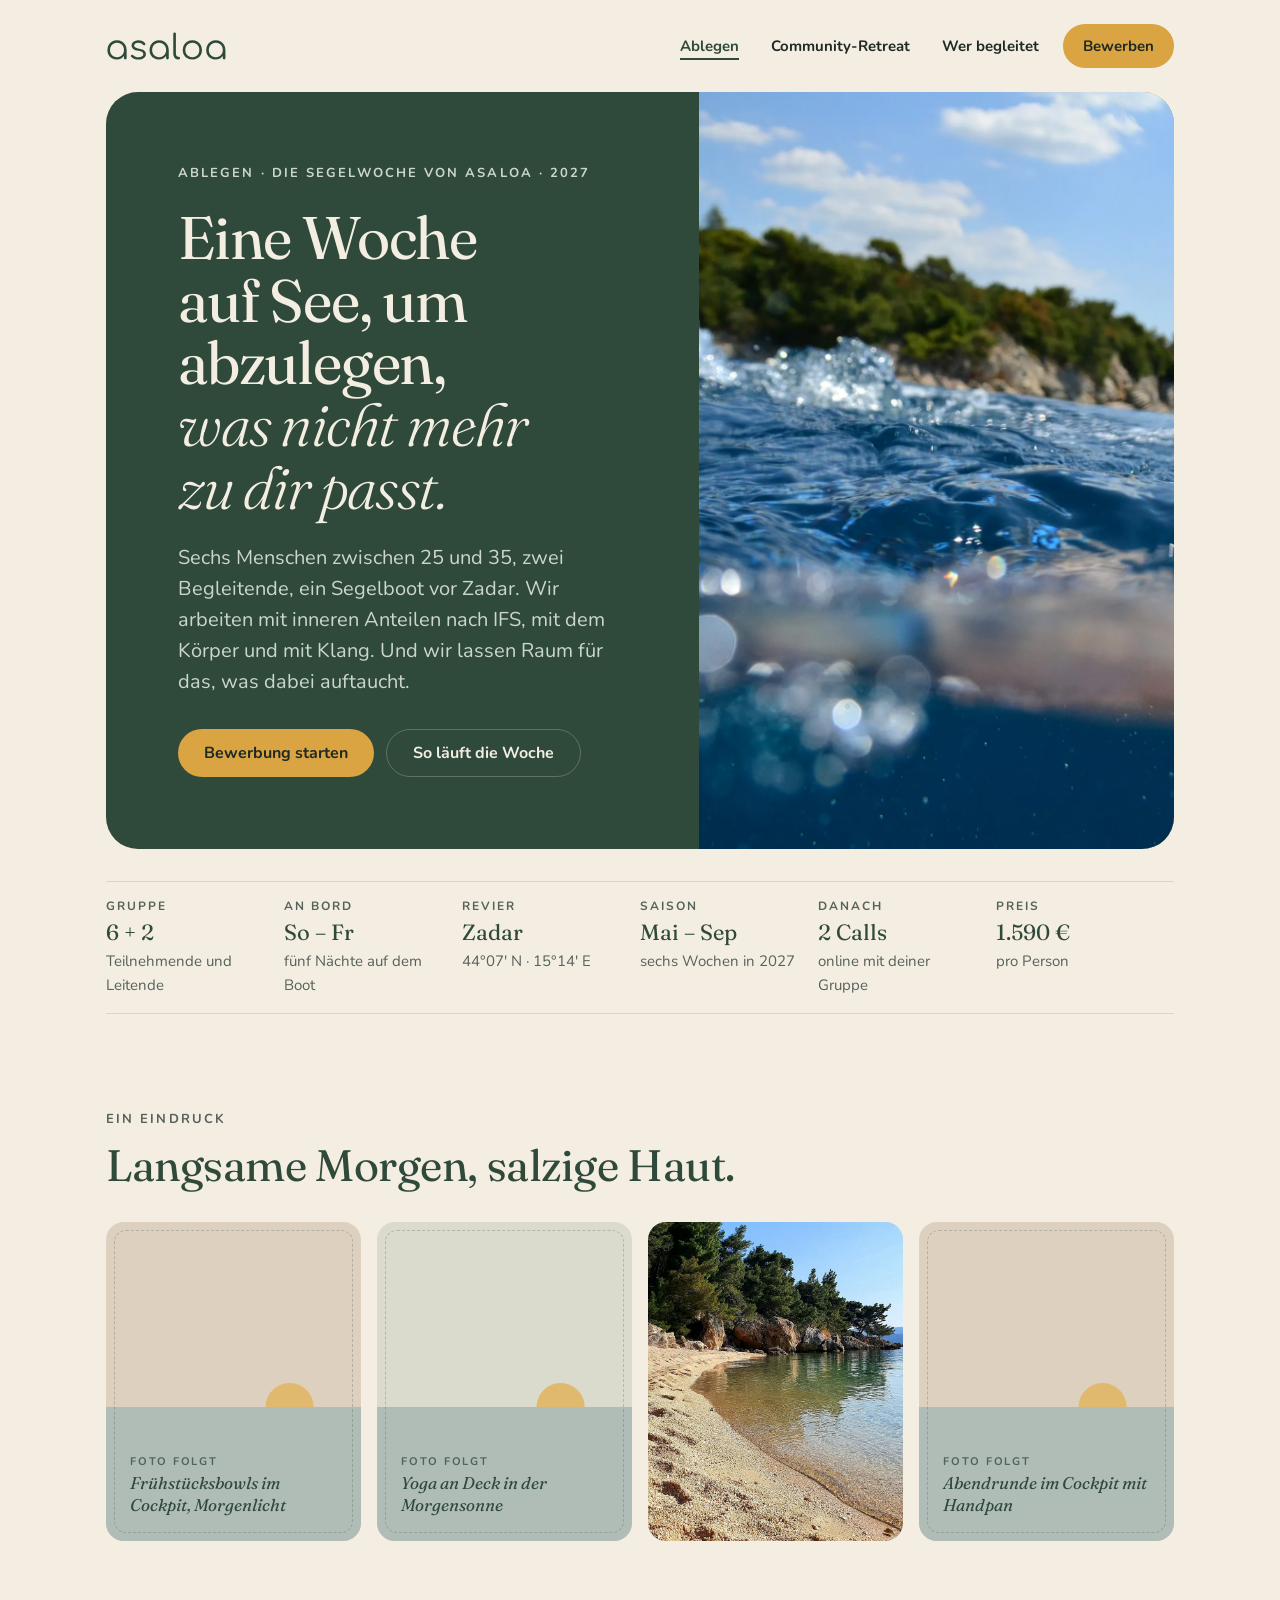
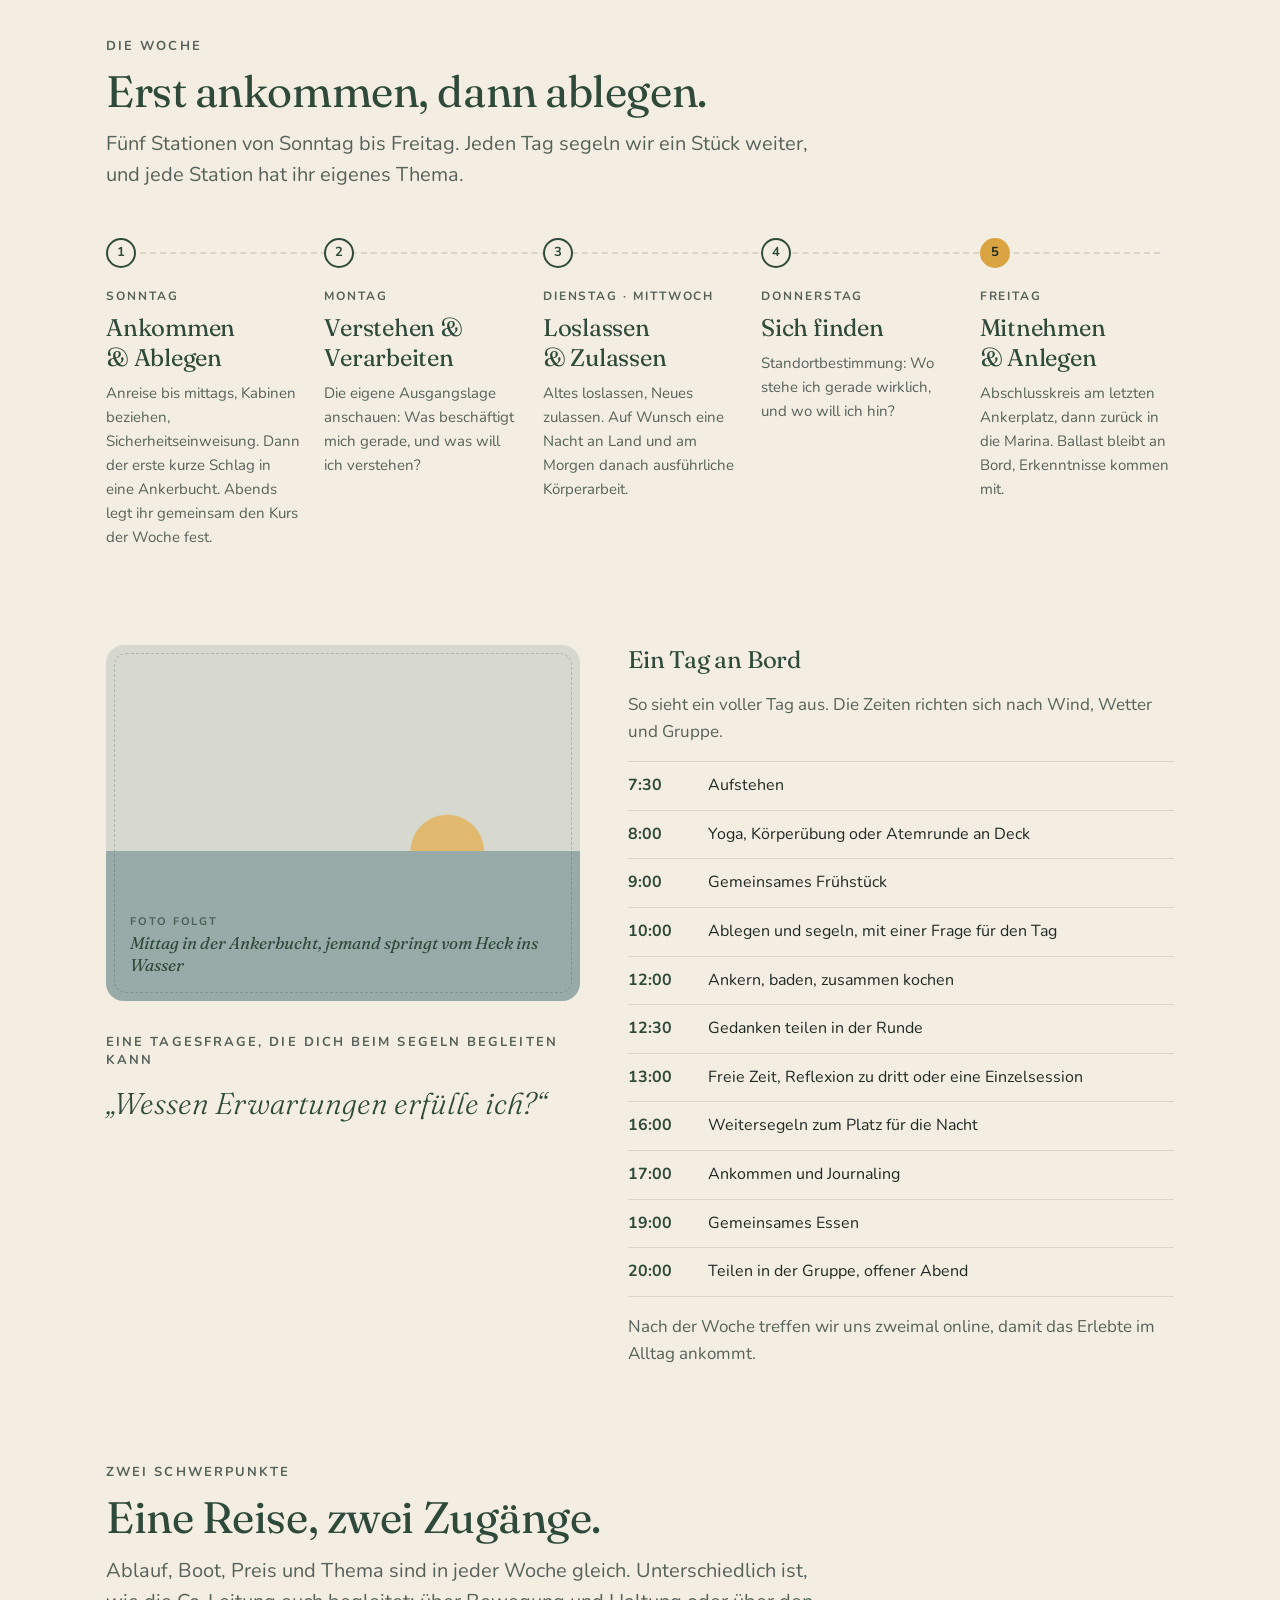
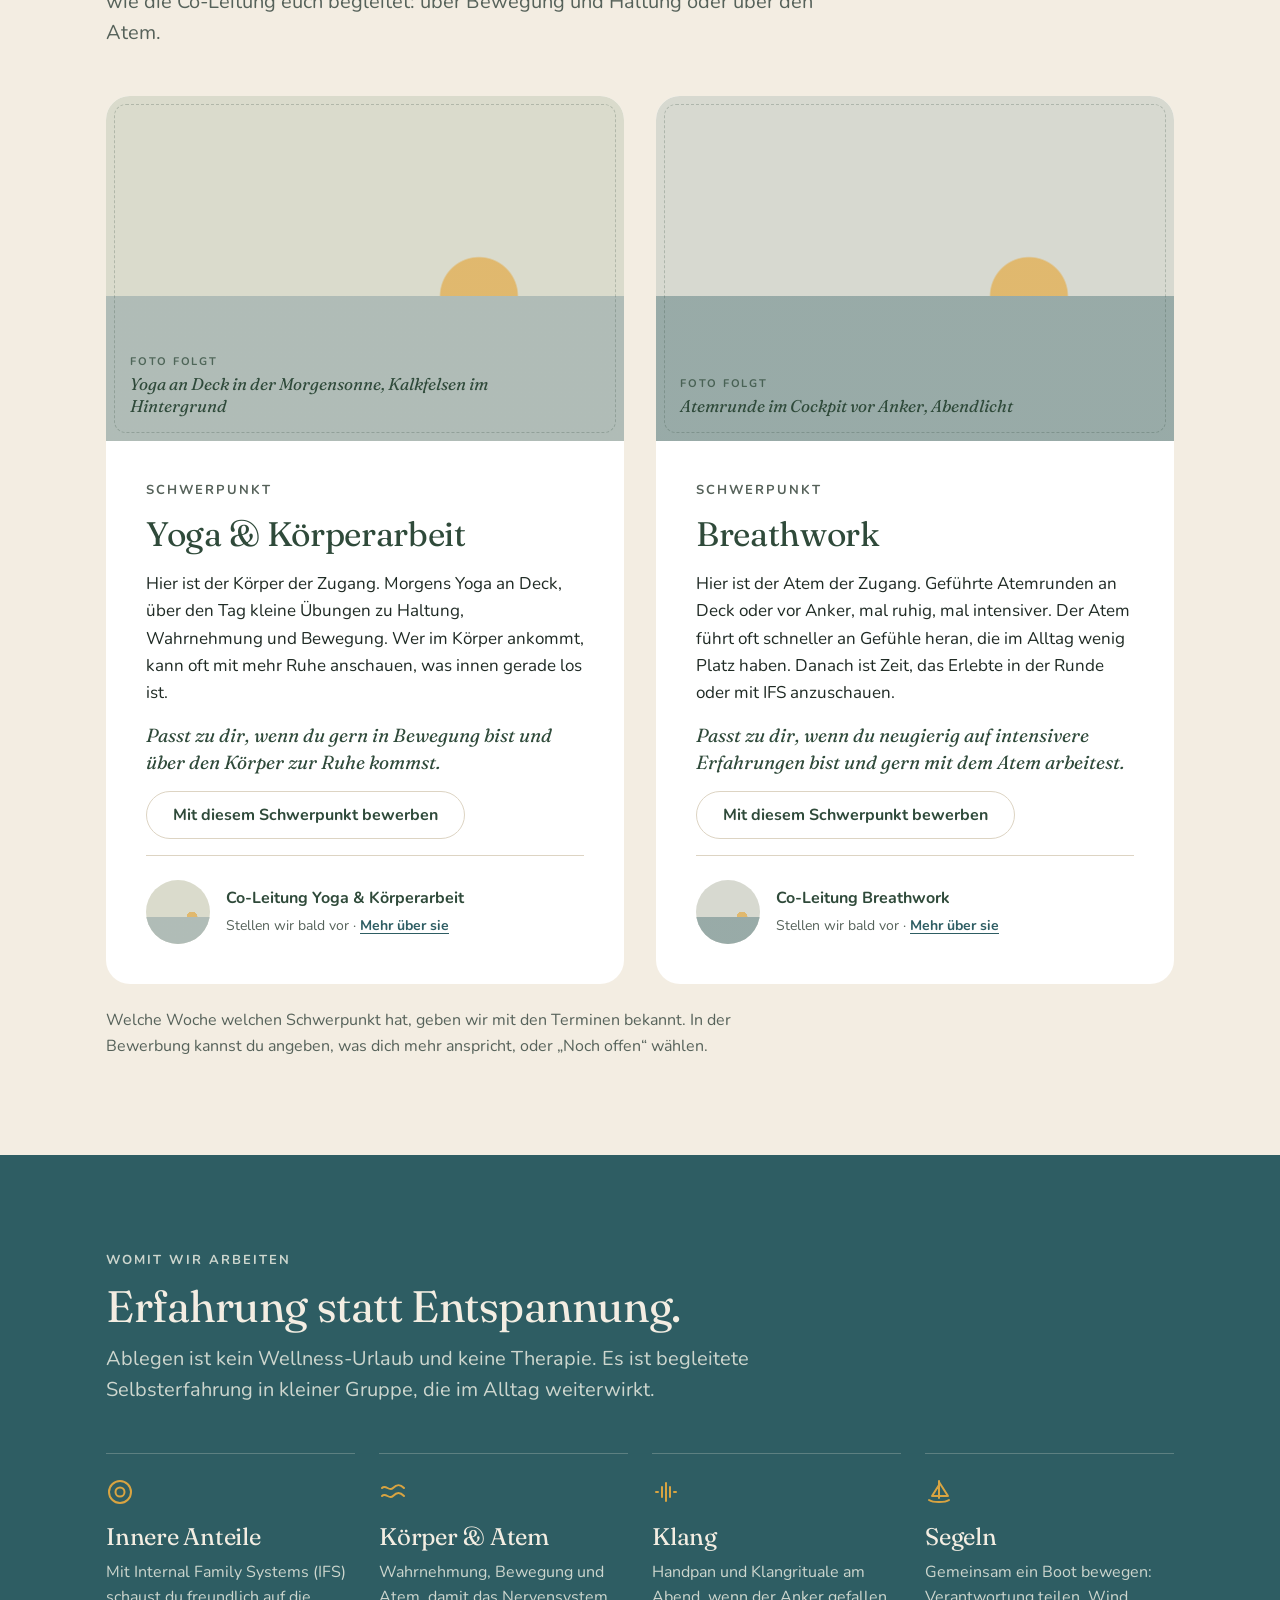
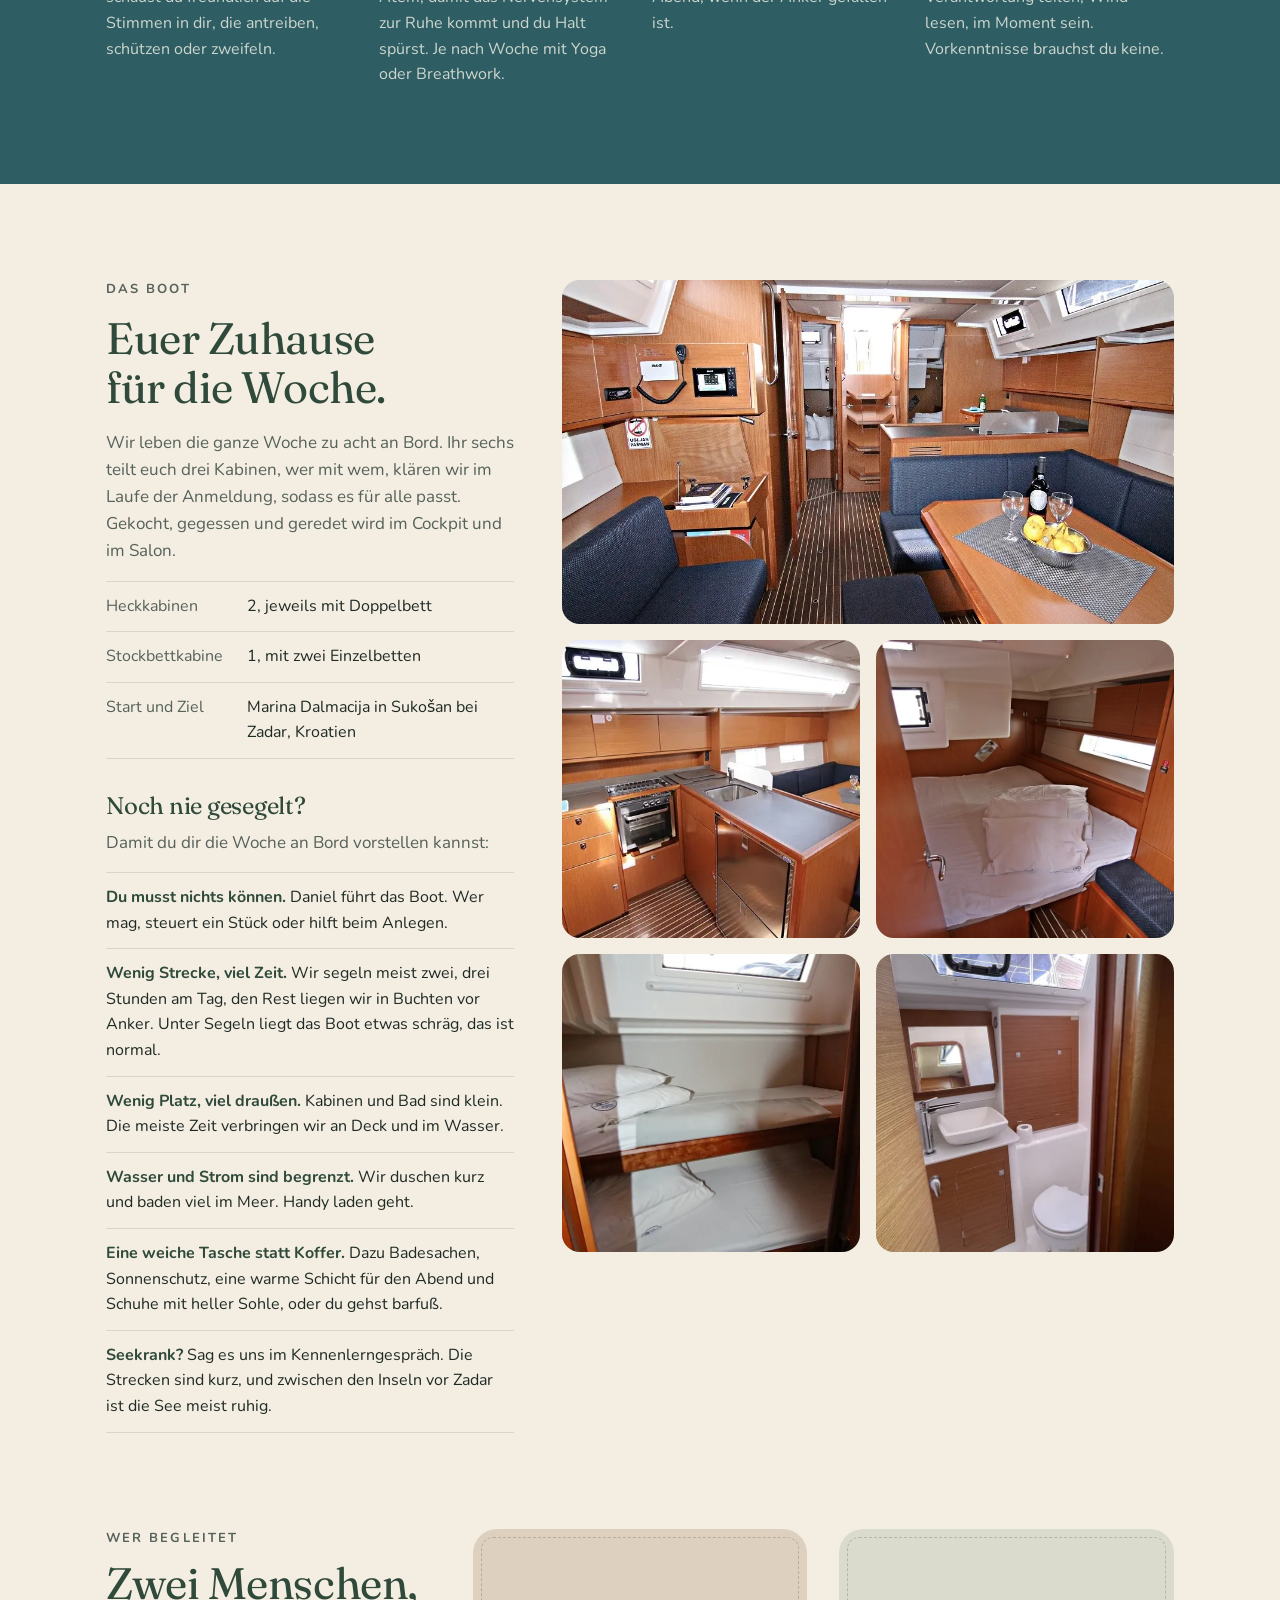
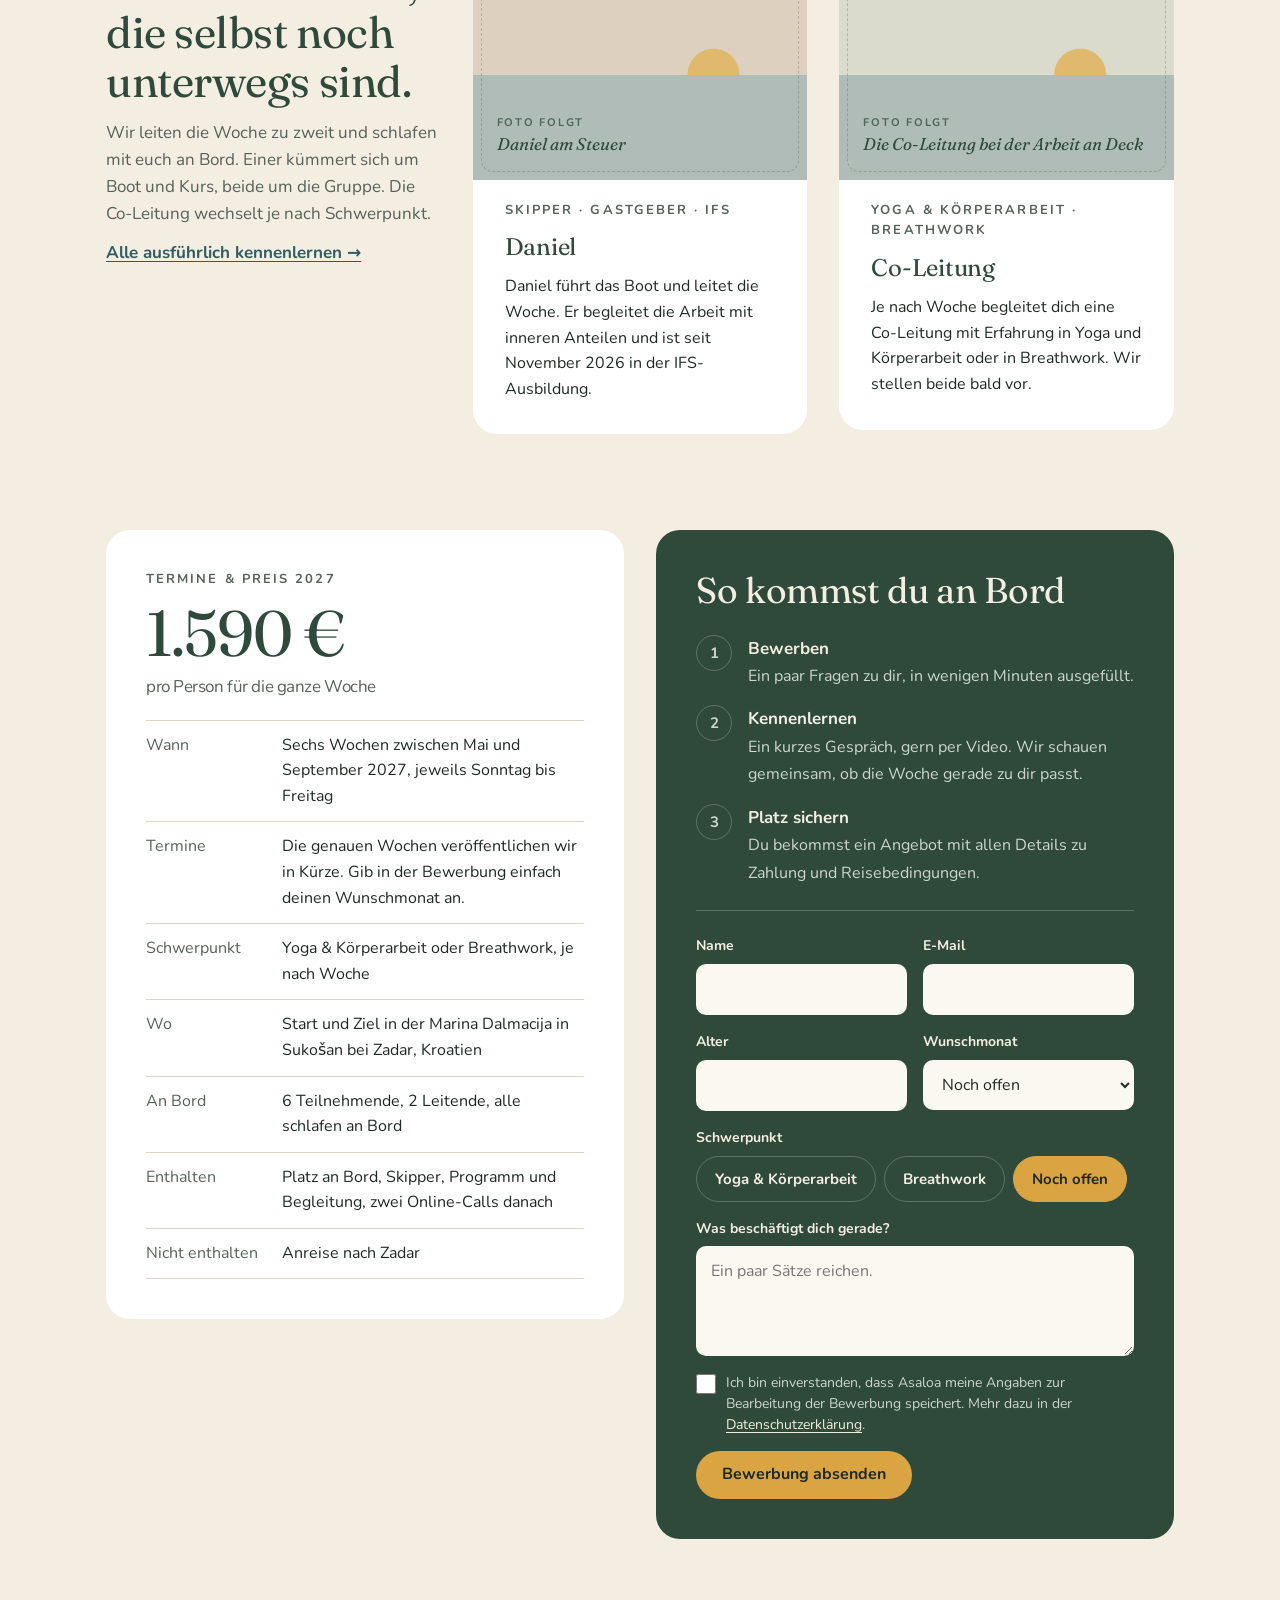
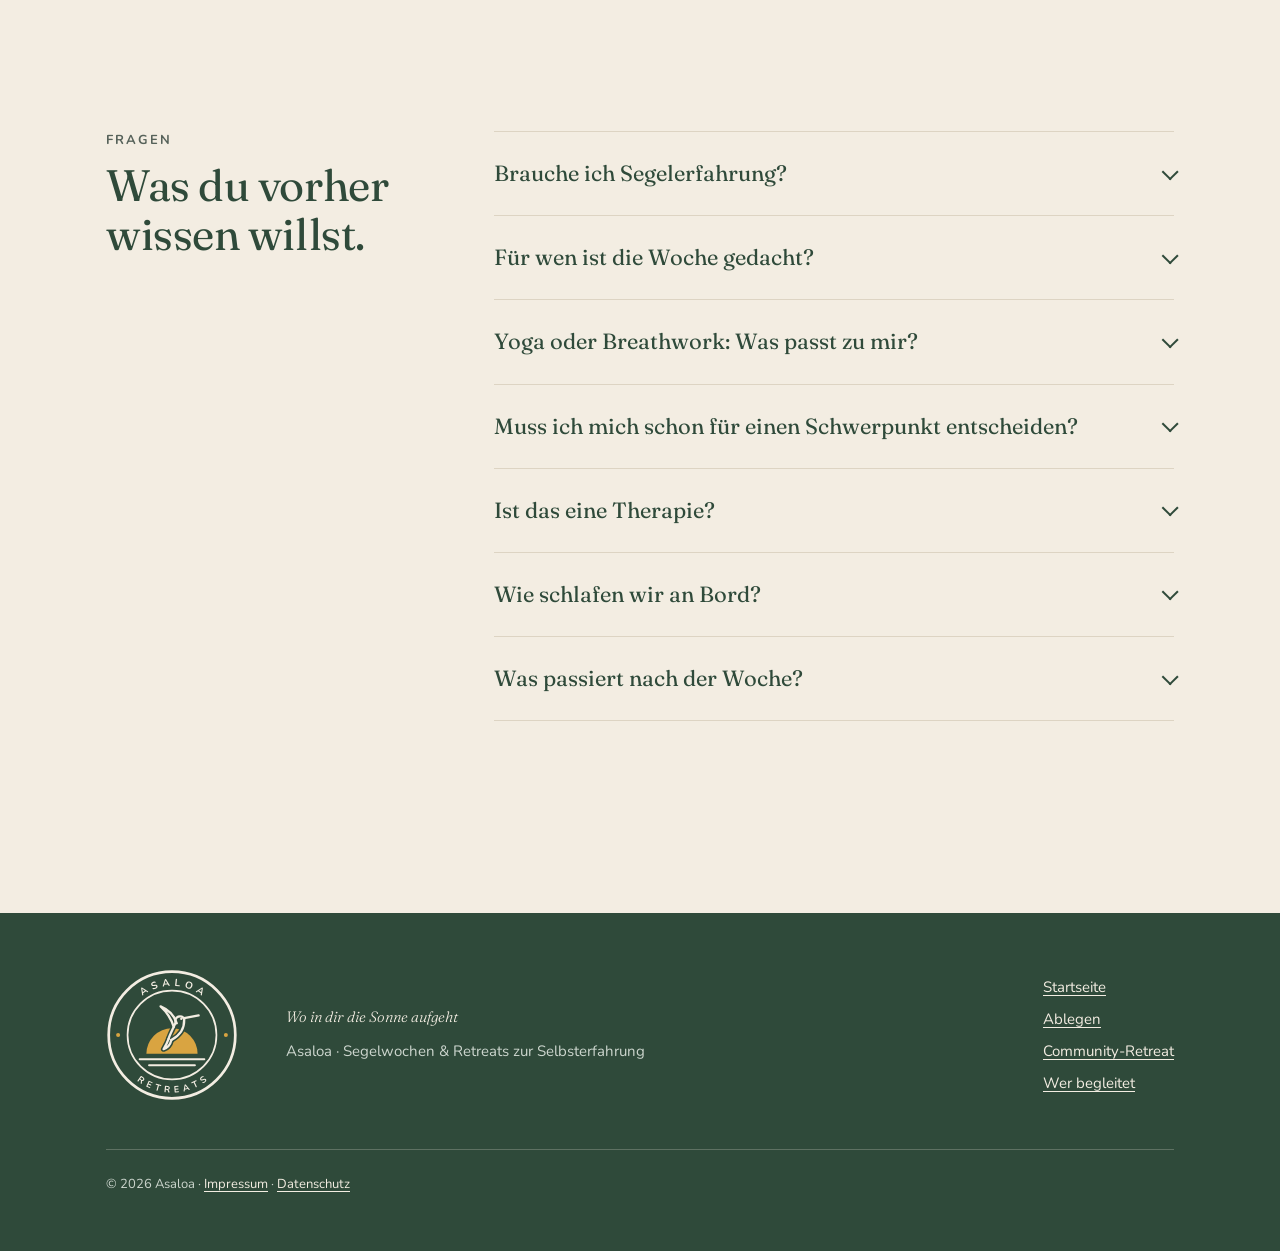
==== ablegen.html @ a6362631 "Foto für den Bildstreifen der Ablegen-Seite (ablegen-baden) Kiesstrand unter Pinien bei Omiš von And" ====
<!doctype html>
<html lang="de">
<head>
<meta charset="utf-8">
<meta name="viewport" content="width=device-width,initial-scale=1,viewport-fit=cover">
<title>Ablegen – die Segelwoche vor Zadar · Asaloa</title>
<meta name="description" content="Ablegen – die Segelwoche von Asaloa. Eine Woche auf See vor Zadar für sechs Menschen zwischen 25 und 35, mit IFS, Klang und Schwerpunkt Yoga &amp; Körperarbeit oder Breathwork.">
<meta name="theme-color" content="#2F4A3A">
<link rel="icon" href="favicon.svg" type="image/svg+xml">
<link rel="preload" href="fonts/fraunces-latin-opsz-normal.woff2" as="font" type="font/woff2" crossorigin>
<link rel="preload" href="fonts/nunito-latin-wght-normal.woff2" as="font" type="font/woff2" crossorigin>
<link rel="stylesheet" href="assets/asaloa.css">
<meta property="og:title" content="Ablegen – die Segelwoche vor Zadar · Asaloa">
<meta property="og:description" content="Ablegen – die Segelwoche von Asaloa. Eine Woche auf See vor Zadar für sechs Menschen zwischen 25 und 35, mit IFS, Klang und Schwerpunkt Yoga &amp; Körperarbeit oder Breathwork.">
<meta property="og:type" content="website">
<meta property="og:url" content="https://asaloa.de/ablegen.html">
<meta property="og:locale" content="de_DE">
</head>
<body>
<header class="site-head">
  <div class="wrap">
    <a class="brand" href="./" aria-label="Asaloa, zur Startseite"><svg xmlns="http://www.w3.org/2000/svg" xmlns:xlink="http://www.w3.org/1999/xlink" viewBox="2.1 -82.1 348.8 86.6" aria-hidden="true" focusable="false"><defs><path id="wm-g0" d="M331 -5Q254 -5 193.0 31.5Q132 68 96.5 131.0Q61 194 61 273Q61 353 97.5 416.0Q134 479 197.0 515.5Q260 552 339 552Q418 552 480.5 515.5Q543 479 579.5 416.0Q616 353 617 273L586 249Q586 177 552.5 119.5Q519 62 461.5 28.5Q404 -5 331 -5ZM339 65Q397 65 442.5 92.0Q488 119 514.5 166.5Q541 214 541 273Q541 333 514.5 380.0Q488 427 442.5 454.5Q397 482 339 482Q282 482 236.0 454.5Q190 427 163.0 380.0Q136 333 136 273Q136 214 163.0 166.5Q190 119 236.0 92.0Q282 65 339 65ZM578 0Q561 0 550.0 10.5Q539 21 539 38V209L558 288L617 273V38Q617 21 606.0 10.5Q595 0 578 0Z"/><path id="wm-g1" d="M281 -5Q222 -5 164.0 15.0Q106 35 70 75Q59 87 61.0 102.0Q63 117 76 128Q90 138 105.0 136.0Q120 134 130 123Q154 95 193.5 80.0Q233 65 281 65Q355 65 388.0 90.5Q421 116 422 152Q422 188 388.0 211.5Q354 235 276 248Q175 264 128.0 304.0Q81 344 81 399Q81 450 108.0 484.0Q135 518 180.0 535.0Q225 552 279 552Q346 552 394.5 529.0Q443 506 473 467Q483 454 481.0 440.0Q479 426 465 417Q453 410 437.5 412.5Q422 415 411 427Q386 456 353.0 469.5Q320 483 277 483Q222 483 189.0 460.5Q156 438 156 404Q156 381 168.5 364.0Q181 347 211.5 334.0Q242 321 297 312Q372 300 415.5 276.5Q459 253 477.5 221.5Q496 190 496 153Q496 106 468.5 70.5Q441 35 392.5 15.0Q344 -5 281 -5Z"/><path id="wm-g2" d="M208 0Q168 0 136.5 22.0Q105 44 87.5 83.0Q70 122 70 173V743Q70 760 80.5 770.5Q91 781 108 781Q125 781 135.5 770.5Q146 760 146 743V173Q146 130 163.5 103.0Q181 76 208 76H233Q248 76 257.0 65.5Q266 55 266 38Q266 21 253.5 10.5Q241 0 221 0Z"/><path id="wm-g3" d="M339 -5Q259 -5 196.0 31.0Q133 67 97.0 130.0Q61 193 61 273Q61 354 97.0 417.0Q133 480 196.0 516.0Q259 552 339 552Q419 552 481.5 516.0Q544 480 580.0 417.0Q616 354 617 273Q617 193 580.5 130.0Q544 67 481.5 31.0Q419 -5 339 -5ZM339 65Q397 65 443.0 92.0Q489 119 515.0 166.0Q541 213 541 273Q541 333 515.0 380.5Q489 428 443.0 455.0Q397 482 339 482Q281 482 235.0 455.0Q189 428 162.5 380.5Q136 333 136 273Q136 213 162.5 166.0Q189 119 235.0 92.0Q281 65 339 65Z"/></defs><g fill="currentColor"><use xlink:href="#wm-g0" transform="translate(0.00 0) scale(0.1000 -0.1000)"/><use xlink:href="#wm-g1" transform="translate(67.70 0) scale(0.1000 -0.1000)"/><use xlink:href="#wm-g0" transform="translate(121.60 0) scale(0.1000 -0.1000)"/><use xlink:href="#wm-g2" transform="translate(189.30 0) scale(0.1000 -0.1000)"/><use xlink:href="#wm-g3" transform="translate(217.50 0) scale(0.1000 -0.1000)"/><use xlink:href="#wm-g0" transform="translate(285.20 0) scale(0.1000 -0.1000)"/></g></svg></a>
    <nav class="nav" aria-label="Hauptmenü">
      <a href="ablegen.html" aria-current="page">Ablegen</a>
      <a href="community-retreat.html">Community-Retreat</a>
      <a href="wer-begleitet.html">Wer begleitet</a>
    </nav>
    <a class="btn btn-accent head-cta" href="#bewerben">Bewerben</a>
  </div>
</header>
<main>
  <section class="wrap" aria-labelledby="hero-title">
    <div class="hero has-photo">
      <div class="hero-text">
        <span class="label">Ablegen · Die Segelwoche von Asaloa · 2027</span>
        <h1 id="hero-title">Eine Woche auf See, um abzulegen, <em>was nicht mehr zu dir passt.</em></h1>
        <p class="lead">Sechs Menschen zwischen 25 und 35, zwei Begleitende, ein Segelboot vor Zadar. Wir arbeiten mit inneren Anteilen nach IFS, mit dem Körper und mit Klang. Und wir lassen Raum für das, was dabei auftaucht.</p>
        <div class="hero-actions">
          <a class="btn btn-accent" href="#bewerben">Bewerbung starten</a>
          <a class="btn btn-ghost" href="#woche">So läuft die Woche</a>
        </div>
      </div>
      <div class="hero-photo"><figure class="bild t-meer" data-bild="ablegen-hero"><img src="img/ablegen-hero.webp" alt="Blick knapp über der Wasseroberfläche: glitzerndes, klares Wasser vor einer bewaldeten Felsküste" width="1600" height="1600"></figure></div>
    </div>

    <div class="facts" role="list" aria-label="Eckdaten">
      <div class="fact" role="listitem"><span class="label">Gruppe</span><b>6 + 2</b><span>Teilnehmende und Leitende</span></div>
      <div class="fact" role="listitem"><span class="label">An Bord</span><b>So – Fr</b><span>fünf Nächte auf dem Boot</span></div>
      <div class="fact" role="listitem"><span class="label">Revier</span><b>Zadar</b><span>44°07′ N · 15°14′ E</span></div>
      <div class="fact" role="listitem"><span class="label">Saison</span><b>Mai – Sep</b><span>sechs Wochen in 2027</span></div>
      <div class="fact" role="listitem"><span class="label">Danach</span><b>2 Calls</b><span>online mit deiner Gruppe</span></div>
      <div class="fact" role="listitem"><span class="label">Preis</span><b>1.590 €</b><span>pro Person</span></div>
    </div>
  </section>

  <section class="section" aria-labelledby="eindruck-title">
    <div class="wrap">
      <div class="head">
        <span class="label">Ein Eindruck</span>
        <h2 id="eindruck-title">Langsame Morgen, salzige Haut.</h2>
      </div>
      <div class="strip">
        <figure class="bild r-4x5 t-holz" data-bild="ablegen-fruehstueck"><div class="bild-platz" role="img" aria-label="Platzhalter für ein Foto: Frühstücksbowls im Cockpit, Morgenlicht"><span class="bild-tag">Foto folgt</span><span class="bild-motiv">Frühstücksbowls im Cockpit, Morgenlicht</span></div></figure>
        <figure class="bild r-4x5" data-bild="ablegen-yoga-deck"><div class="bild-platz" role="img" aria-label="Platzhalter für ein Foto: Yoga an Deck in der Morgensonne"><span class="bild-tag">Foto folgt</span><span class="bild-motiv">Yoga an Deck in der Morgensonne</span></div></figure>
        <figure class="bild r-4x5 t-meer" data-bild="ablegen-baden"><img src="img/ablegen-baden.webp" alt="Stiller Kiesstrand unter Pinien, das Wasser ist glasklar" width="800" height="1000" loading="lazy"></figure>
        <figure class="bild r-4x5 t-holz" data-bild="ablegen-abend"><div class="bild-platz" role="img" aria-label="Platzhalter für ein Foto: Abendrunde im Cockpit mit Handpan"><span class="bild-tag">Foto folgt</span><span class="bild-motiv">Abendrunde im Cockpit mit Handpan</span></div></figure>
      </div>
    </div>
  </section>

  <section class="section pt0" id="woche" aria-labelledby="woche-title">
    <div class="wrap">
      <div class="head">
        <span class="label">Die Woche</span>
        <h2 id="woche-title">Erst ankommen, dann ablegen.</h2>
        <p class="lead muted">Fünf Stationen von Sonntag bis Freitag. Jeden Tag segeln wir ein Stück weiter, und jede Station hat ihr eigenes Thema.</p>
      </div>
      <ol class="course">
        <li class="stop"><span class="dot" aria-hidden="true">1</span><span class="label">Sonntag</span><h3>Ankommen &amp; Ablegen</h3><p>Anreise bis mittags, Kabinen beziehen, Sicherheitseinweisung. Dann der erste kurze Schlag in eine Ankerbucht. Abends legt ihr gemeinsam den Kurs der Woche fest.</p></li>
        <li class="stop"><span class="dot" aria-hidden="true">2</span><span class="label">Montag</span><h3>Verstehen &amp; Verarbeiten</h3><p>Die eigene Ausgangslage anschauen: Was beschäftigt mich gerade, und was will ich verstehen?</p></li>
        <li class="stop"><span class="dot" aria-hidden="true">3</span><span class="label">Dienstag · Mittwoch</span><h3>Loslassen &amp; Zulassen</h3><p>Altes loslassen, Neues zulassen. Auf Wunsch eine Nacht an Land und am Morgen danach ausführliche Körperarbeit.</p></li>
        <li class="stop"><span class="dot" aria-hidden="true">4</span><span class="label">Donnerstag</span><h3>Sich finden</h3><p>Standortbestimmung: Wo stehe ich gerade wirklich, und wo will ich hin?</p></li>
        <li class="stop"><span class="dot" aria-hidden="true">5</span><span class="label">Freitag</span><h3>Mitnehmen &amp; Anlegen</h3><p>Abschlusskreis am letzten Ankerplatz, dann zurück in die Marina. Ballast bleibt an Bord, Erkenntnisse kommen mit.</p></li>
      </ol>

      <div class="day">
        <div class="stack">
          <figure class="bild r-4x3 t-meer" data-bild="ablegen-mittag"><div class="bild-platz" role="img" aria-label="Platzhalter für ein Foto: Mittag in der Ankerbucht, jemand springt vom Heck ins Wasser"><span class="bild-tag">Foto folgt</span><span class="bild-motiv">Mittag in der Ankerbucht, jemand springt vom Heck ins Wasser</span></div></figure>
          <span class="label">Eine Tagesfrage, die dich beim Segeln begleiten kann</span>
          <p class="quote">„Wessen Erwartungen erfülle ich?“</p>
        </div>
        <div class="stack">
          <h3>Ein Tag an Bord</h3>
          <p class="muted">So sieht ein voller Tag aus. Die Zeiten richten sich nach Wind, Wetter und Gruppe.</p>
          <ol class="timeline">
            <li><time>7:30</time><span>Aufstehen</span></li>
            <li><time>8:00</time><span>Yoga, Körperübung oder Atemrunde an Deck</span></li>
            <li><time>9:00</time><span>Gemeinsames Frühstück</span></li>
            <li><time>10:00</time><span>Ablegen und segeln, mit einer Frage für den Tag</span></li>
            <li><time>12:00</time><span>Ankern, baden, zusammen kochen</span></li>
            <li><time>12:30</time><span>Gedanken teilen in der Runde</span></li>
            <li><time>13:00</time><span>Freie Zeit, Reflexion zu dritt oder eine Einzelsession</span></li>
            <li><time>16:00</time><span>Weitersegeln zum Platz für die Nacht</span></li>
            <li><time>17:00</time><span>Ankommen und Journaling</span></li>
            <li><time>19:00</time><span>Gemeinsames Essen</span></li>
            <li><time>20:00</time><span>Teilen in der Gruppe, offener Abend</span></li>
          </ol>
          <p class="muted">Nach der Woche treffen wir uns zweimal online, damit das Erlebte im Alltag ankommt.</p>
        </div>
      </div>
    </div>
  </section>

  <section class="section pt0" id="schwerpunkte" aria-labelledby="schwerpunkte-title">
    <div class="wrap">
      <div class="head">
        <span class="label">Zwei Schwerpunkte</span>
        <h2 id="schwerpunkte-title">Eine Reise, zwei Zugänge.</h2>
        <p class="lead muted">Ablauf, Boot, Preis und Thema sind in jeder Woche gleich. Unterschiedlich ist, wie die Co-Leitung euch begleitet: über Bewegung und Haltung oder über den Atem.</p>
      </div>
      <div class="variants">
        <article class="variant" id="yoga">
          <figure class="bild r-3x2" data-bild="ablegen-variante-yoga"><div class="bild-platz" role="img" aria-label="Platzhalter für ein Foto: Yoga an Deck in der Morgensonne, Kalkfelsen im Hintergrund"><span class="bild-tag">Foto folgt</span><span class="bild-motiv">Yoga an Deck in der Morgensonne, Kalkfelsen im Hintergrund</span></div></figure>
          <div class="variant-body">
            <span class="label">Schwerpunkt</span>
            <h3>Yoga &amp; Körperarbeit</h3>
            <p>Hier ist der Körper der Zugang. Morgens Yoga an Deck, über den Tag kleine Übungen zu Haltung, Wahrnehmung und Bewegung. Wer im Körper ankommt, kann oft mit mehr Ruhe anschauen, was innen gerade los ist.</p>
            <p class="fits">Passt zu dir, wenn du gern in Bewegung bist und über den Körper zur Ruhe kommst.</p>
            <a class="btn btn-line" href="#bewerben" data-variante="Yoga und Körperarbeit">Mit diesem Schwerpunkt bewerben</a>
            <div class="host">
              <figure class="bild r-1x1 mini" data-bild="ablegen-host-yoga"><div class="bild-platz" role="img" aria-label="Platzhalter für ein Foto: Porträt Co-Leitung Yoga"><span class="bild-tag">Foto folgt</span><span class="bild-motiv">Porträt Co-Leitung Yoga</span></div></figure>
              <div><strong>Co-Leitung Yoga &amp; Körperarbeit</strong><span>Stellen wir bald vor · <a class="more" href="wer-begleitet.html#yoga">Mehr über sie</a></span></div>
            </div>
          </div>
        </article>
        <article class="variant" id="breathwork">
          <figure class="bild r-3x2 t-meer" data-bild="ablegen-variante-breathwork"><div class="bild-platz" role="img" aria-label="Platzhalter für ein Foto: Atemrunde im Cockpit vor Anker, Abendlicht"><span class="bild-tag">Foto folgt</span><span class="bild-motiv">Atemrunde im Cockpit vor Anker, Abendlicht</span></div></figure>
          <div class="variant-body">
            <span class="label">Schwerpunkt</span>
            <h3>Breathwork</h3>
            <p>Hier ist der Atem der Zugang. Geführte Atemrunden an Deck oder vor Anker, mal ruhig, mal intensiver. Der Atem führt oft schneller an Gefühle heran, die im Alltag wenig Platz haben. Danach ist Zeit, das Erlebte in der Runde oder mit IFS anzuschauen.</p>
            <p class="fits">Passt zu dir, wenn du neugierig auf intensivere Erfahrungen bist und gern mit dem Atem arbeitest.</p>
            <a class="btn btn-line" href="#bewerben" data-variante="Breathwork">Mit diesem Schwerpunkt bewerben</a>
            <div class="host">
              <figure class="bild r-1x1 t-meer mini" data-bild="ablegen-host-breathwork"><div class="bild-platz" role="img" aria-label="Platzhalter für ein Foto: Porträt Co-Leitung Breathwork"><span class="bild-tag">Foto folgt</span><span class="bild-motiv">Porträt Co-Leitung Breathwork</span></div></figure>
              <div><strong>Co-Leitung Breathwork</strong><span>Stellen wir bald vor · <a class="more" href="wer-begleitet.html#breathwork">Mehr über sie</a></span></div>
            </div>
          </div>
        </article>
      </div>
      <p class="variants-note">Welche Woche welchen Schwerpunkt hat, geben wir mit den Terminen bekannt. In der Bewerbung kannst du angeben, was dich mehr anspricht, oder „Noch offen“ wählen.</p>
    </div>
  </section>

  <section class="section sea" aria-labelledby="tools-title">
    <div class="wrap">
      <div class="head">
        <span class="label">Womit wir arbeiten</span>
        <h2 id="tools-title">Erfahrung statt Entspannung.</h2>
        <p class="lead muted">Ablegen ist kein Wellness-Urlaub und keine Therapie. Es ist begleitete Selbsterfahrung in kleiner Gruppe, die im Alltag weiterwirkt.</p>
      </div>
      <div class="tools">
        <div class="tool">
          <svg viewBox="0 0 28 28" fill="none" stroke="currentColor" stroke-width="2" stroke-linecap="round" aria-hidden="true"><circle cx="14" cy="14" r="11"/><circle cx="14" cy="14" r="4.5"/></svg>
          <h3>Innere Anteile</h3>
          <p>Mit Internal Family Systems (IFS) schaust du freundlich auf die Stimmen in dir, die antreiben, schützen oder zweifeln.</p>
        </div>
        <div class="tool">
          <svg viewBox="0 0 28 28" fill="none" stroke="currentColor" stroke-width="2" stroke-linecap="round" aria-hidden="true"><path d="M3 10c4-4 7 4 11 0s7-4 11 0"/><path d="M3 18c4-4 7 4 11 0s7-4 11 0"/></svg>
          <h3>Körper &amp; Atem</h3>
          <p>Wahrnehmung, Bewegung und Atem, damit das Nervensystem zur Ruhe kommt und du Halt spürst. Je nach Woche mit Yoga oder Breathwork.</p>
        </div>
        <div class="tool">
          <svg viewBox="0 0 28 28" fill="none" stroke="currentColor" stroke-width="2" stroke-linecap="round" aria-hidden="true"><path d="M4 14h2M10 9v10M14 5v18M18 9v10M22 14h2"/></svg>
          <h3>Klang</h3>
          <p>Handpan und Klangrituale am Abend, wenn der Anker gefallen ist.</p>
        </div>
        <div class="tool">
          <svg viewBox="0 0 28 28" fill="none" stroke="currentColor" stroke-width="2" stroke-linecap="round" stroke-linejoin="round" aria-hidden="true"><path d="M14 3v17M14 4l9 14h-9M14 7 7 18h7"/><path d="M4 22c3 2 6 2 10 2s7 0 10-2"/></svg>
          <h3>Segeln</h3>
          <p>Gemeinsam ein Boot bewegen: Verantwortung teilen, Wind lesen, im Moment sein. Vorkenntnisse brauchst du keine.</p>
        </div>
      </div>
    </div>
  </section>

  <section class="section" id="boot" aria-labelledby="boot-title">
    <div class="wrap boat">
      <div class="head">
        <span class="label">Das Boot</span>
        <h2 id="boot-title">Euer Zuhause für die Woche.</h2>
        <p class="muted">Wir leben die ganze Woche zu acht an Bord. Ihr sechs teilt euch drei Kabinen, wer mit wem, klären wir im Laufe der Anmeldung, sodass es für alle passt. Gekocht, gegessen und geredet wird im Cockpit und im Salon.</p>
        <dl class="terms">
          <dt>Heckkabinen</dt><dd>2, jeweils mit Doppelbett</dd>
          <dt>Stockbettkabine</dt><dd>1, mit zwei Einzelbetten</dd>
          <dt>Start und Ziel</dt><dd>Marina Dalmacija in Sukošan bei Zadar, Kroatien</dd>
        </dl>
        <div class="boat-notes">
          <h3>Noch nie gesegelt?</h3>
          <p class="muted">Damit du dir die Woche an Bord vorstellen kannst:</p>
          <ul>
            <li><b>Du musst nichts können.</b> Daniel führt das Boot. Wer mag, steuert ein Stück oder hilft beim Anlegen.</li>
            <li><b>Wenig Strecke, viel Zeit.</b> Wir segeln meist zwei, drei Stunden am Tag, den Rest liegen wir in Buchten vor Anker. Unter Segeln liegt das Boot etwas schräg, das ist normal.</li>
            <li><b>Wenig Platz, viel draußen.</b> Kabinen und Bad sind klein. Die meiste Zeit verbringen wir an Deck und im Wasser.</li>
            <li><b>Wasser und Strom sind begrenzt.</b> Wir duschen kurz und baden viel im Meer. Handy laden geht.</li>
            <li><b>Eine weiche Tasche statt Koffer.</b> Dazu Badesachen, Sonnenschutz, eine warme Schicht für den Abend und Schuhe mit heller Sohle, oder du gehst barfuß.</li>
            <li><b>Seekrank?</b> Sag es uns im Kennenlerngespräch. Die Strecken sind kurz, und zwischen den Inseln vor Zadar ist die See meist ruhig.</li>
          </ul>
        </div>
      </div>
      <div class="boat-gallery">
        <figure class="bild r-16x9" data-bild="boot-salon"><img src="img/boot-salon.webp" alt="Salon mit Sitzecke und Tisch, durch die Luken fällt Tageslicht" width="1024" height="576" loading="lazy"></figure>
        <figure class="bild r-1x1" data-bild="boot-pantry"><img src="img/boot-pantry.webp" alt="Pantry mit Herd, Spüle und Kühlschrank" width="450" height="450" loading="lazy"></figure>
        <figure class="bild r-1x1" data-bild="boot-kabine"><img src="img/boot-kabine.webp" alt="Doppelkabine im Heck mit frisch bezogenem Bett" width="768" height="768" loading="lazy"></figure>
        <figure class="bild r-1x1" data-bild="boot-stockbett"><img src="img/boot-stockbett.webp" alt="Kabine mit Stockbett" width="600" height="600" loading="lazy"></figure>
        <figure class="bild r-1x1" data-bild="boot-bad"><img src="img/boot-bad.webp" alt="Nasszelle mit Waschbecken und Toilette" width="600" height="600" loading="lazy"></figure>
      </div>
    </div>
  </section>

  <section class="section pt0" id="team" aria-labelledby="team-title">
    <div class="wrap team">
      <div class="head">
        <span class="label">Wer begleitet</span>
        <h2 id="team-title">Zwei Menschen, die selbst noch unterwegs sind.</h2>
        <p class="muted">Wir leiten die Woche zu zweit und schlafen mit euch an Bord. Einer kümmert sich um Boot und Kurs, beide um die Gruppe. Die Co-Leitung wechselt je nach Schwerpunkt.</p>
        <a class="more" href="wer-begleitet.html">Alle ausführlich kennenlernen →</a>
      </div>
      <div class="person">
        <figure class="bild r-4x3 t-holz" data-bild="ablegen-team-daniel"><div class="bild-platz" role="img" aria-label="Platzhalter für ein Foto: Daniel am Steuer"><span class="bild-tag">Foto folgt</span><span class="bild-motiv">Daniel am Steuer</span></div></figure>
        <span class="role">Skipper · Gastgeber · IFS</span>
        <h3>Daniel</h3>
        <p>Daniel führt das Boot und leitet die Woche. Er begleitet die Arbeit mit inneren Anteilen und ist seit November 2026 in der IFS-Ausbildung.</p>
      </div>
      <div class="person">
        <figure class="bild r-4x3" data-bild="ablegen-team-co"><div class="bild-platz" role="img" aria-label="Platzhalter für ein Foto: Die Co-Leitung bei der Arbeit an Deck"><span class="bild-tag">Foto folgt</span><span class="bild-motiv">Die Co-Leitung bei der Arbeit an Deck</span></div></figure>
        <span class="role">Yoga &amp; Körperarbeit · Breathwork</span>
        <h3>Co-Leitung</h3>
        <p>Je nach Woche begleitet dich eine Co-Leitung mit Erfahrung in Yoga und Körperarbeit oder in Breathwork. Wir stellen beide bald vor.</p>
      </div>
    </div>
  </section>

  <section class="section pt0" id="termine" aria-labelledby="termine-title">
    <div class="wrap book">
      <div class="price-card">
        <div class="head">
          <span class="label">Termine &amp; Preis 2027</span>
          <h2 id="termine-title" class="price"><b>1.590 €</b><span class="muted" style="font-family:var(--font-body);font-size:17px">pro Person für die ganze Woche</span></h2>
        </div>
        <dl class="terms">
          <dt>Wann</dt><dd>Sechs Wochen zwischen Mai und September 2027, jeweils Sonntag bis Freitag</dd>
          <dt>Termine</dt><dd>Die genauen Wochen veröffentlichen wir in Kürze. Gib in der Bewerbung einfach deinen Wunschmonat an.</dd>
          <dt>Schwerpunkt</dt><dd>Yoga &amp; Körperarbeit oder Breathwork, je nach Woche</dd>
          <dt>Wo</dt><dd>Start und Ziel in der Marina Dalmacija in Sukošan bei Zadar, Kroatien</dd>
          <dt>An Bord</dt><dd>6 Teilnehmende, 2 Leitende, alle schlafen an Bord</dd>
          <dt>Enthalten</dt><dd>Platz an Bord, Skipper, Programm und Begleitung, zwei Online-Calls danach</dd>
          <dt>Nicht enthalten</dt><dd>Anreise nach Zadar</dd>
        </dl>
      </div>

      <div class="apply" id="bewerben">
        <h2>So kommst du an Bord</h2>
        <ol class="steps">
          <li><span class="n" aria-hidden="true">1</span><div><strong>Bewerben</strong><span>Ein paar Fragen zu dir, in wenigen Minuten ausgefüllt.</span></div></li>
          <li><span class="n" aria-hidden="true">2</span><div><strong>Kennenlernen</strong><span>Ein kurzes Gespräch, gern per Video. Wir schauen gemeinsam, ob die Woche gerade zu dir passt.</span></div></li>
          <li><span class="n" aria-hidden="true">3</span><div><strong>Platz sichern</strong><span>Du bekommst ein Angebot mit allen Details zu Zahlung und Reisebedingungen.</span></div></li>
        </ol>
        <form class="form" id="apply-form" name="bewerbung" method="POST" action="/danke.html" data-netlify="true" netlify-honeypot="bot-field">
          <input type="hidden" name="form-name" value="bewerbung">
          <p class="hp"><label>Nicht ausfüllen: <input name="bot-field" tabindex="-1" autocomplete="off"></label></p>
          <div class="field"><label for="f-name">Name</label><input id="f-name" name="name" autocomplete="name" required></div>
          <div class="field"><label for="f-mail">E-Mail</label><input id="f-mail" name="email" type="email" autocomplete="email" required></div>
          <div class="field"><label for="f-age">Alter</label><input id="f-age" name="alter" inputmode="numeric" maxlength="3"></div>
          <div class="field"><label for="f-week">Wunschmonat</label><select id="f-week" name="woche"><option>Noch offen</option><option>Mai</option><option>Juni</option><option>Juli</option><option>August</option><option>September</option></select></div>
          <fieldset class="field full choices"><legend>Schwerpunkt</legend>
            <div class="choice-row">
              <label class="choice"><input type="radio" name="variante" value="Yoga und Körperarbeit"><span>Yoga &amp; Körperarbeit</span></label>
              <label class="choice"><input type="radio" name="variante" value="Breathwork"><span>Breathwork</span></label>
              <label class="choice"><input type="radio" name="variante" value="Noch offen" checked><span>Noch offen</span></label>
            </div>
          </fieldset>
          <div class="field full"><label for="f-why">Was beschäftigt dich gerade?</label><textarea id="f-why" name="anliegen" placeholder="Ein paar Sätze reichen."></textarea></div>
          <label class="check full"><input type="checkbox" name="datenschutz" value="ja" required><span>Ich bin einverstanden, dass Asaloa meine Angaben zur Bearbeitung der Bewerbung speichert. Mehr dazu in der <a href="datenschutz.html">Datenschutzerklärung</a>.</span></label>
          <button class="btn btn-accent" type="submit">Bewerbung absenden</button>
          <p class="note" id="apply-note" role="status" hidden>Danke für deine Bewerbung! Wir melden uns innerhalb weniger Tage bei dir, um ein Kennenlerngespräch auszumachen.</p>
        </form>
      </div>
    </div>
  </section>

  <section class="section" aria-labelledby="faq-title">
    <div class="wrap faq">
      <div class="head">
        <span class="label">Fragen</span>
        <h2 id="faq-title">Was du vorher wissen willst.</h2>
      </div>
      <div class="faq-list">
        <details><summary>Brauche ich Segelerfahrung?</summary><p>Nein. Daniel ist Skipper und führt das Boot. Wer mag, steuert, hilft beim Segelsetzen oder lernt einen Palstek.</p></details>
        <details><summary>Für wen ist die Woche gedacht?</summary><p>Für Menschen zwischen 25 und 35, die an einer Weggabelung stehen und merken, dass sie nach Erwartungen leben, die nicht ihre eigenen sind.</p></details>
        <details><summary>Yoga oder Breathwork: Was passt zu mir?</summary><p>Beide Wochen haben dasselbe Thema, denselben Ablauf und denselben Preis. Bei Yoga &amp; Körperarbeit kommst du über Bewegung und Haltung in den Körper, bei Breathwork über den Atem, der oft schneller und intensiver an Gefühle heranführt. Intensive Atemarbeit passt nicht zu jeder gesundheitlichen Situation, zum Beispiel in der Schwangerschaft oder bei Herz-Kreislauf-Erkrankungen. Wenn du unsicher bist, sprechen wir im Kennenlerngespräch darüber.</p></details>
        <details><summary>Muss ich mich schon für einen Schwerpunkt entscheiden?</summary><p>Nein. Wähl in der Bewerbung einfach „Noch offen“, dann finden wir im Kennenlerngespräch gemeinsam die passende Woche.</p></details>
        <details><summary>Ist das eine Therapie?</summary><p>Nein. Ablegen ist begleitete Selbsterfahrung in der Gruppe. Wir arbeiten mit IFS, Körperarbeit, Atem und Klang, versprechen aber keine Heilung. Im Kennenlerngespräch schauen wir gemeinsam, ob die Woche gerade das Richtige für dich ist.</p></details>
        <details><summary>Wie schlafen wir an Bord?</summary><p>Alle acht schlafen auf dem Boot. Ihr sechs teilt euch zwei Heckkabinen mit Doppelbett und eine Stockbettkabine mit zwei Einzelbetten. Wer mit wem eine Kabine teilt, klären wir im Laufe der Anmeldung, sodass es für alle passt. Auf Wunsch der Gruppe verbringen wir eine Nacht an Land.</p></details>
        <details><summary>Was passiert nach der Woche?</summary><p>Wir treffen uns zweimal online mit deiner Gruppe. So hast du Zeit, das Erlebte im Alltag auszuprobieren, und einen Ort, um darüber zu sprechen.</p></details>
      </div>
    </div>
  </section>
</main>

<footer class="site-foot">
  <div class="wrap">
    <svg class="seal" xmlns="http://www.w3.org/2000/svg" xmlns:xlink="http://www.w3.org/1999/xlink" viewBox="2 2 196 196" role="img" aria-label="Asaloa"><defs><path id="sg-g0" d="M84 -8Q60 -8 45.5 3Q31 14 28 32.5Q25 51 35 74L299 659Q312 688 330.5 700.5Q349 713 373 713Q396 713 414.5 700.5Q433 688 446 659L711 74Q722 51 719 32Q716 13 702 2.5Q688 -8 665 -8Q637 -8 621.5 5.5Q606 19 594 47L529 198L583 163H161L215 198L151 47Q138 18 124 5Q110 -8 84 -8ZM371 566 231 233 205 265H539L514 233L373 566Z"/><path id="sg-g1" d="M320 -10Q276 -10 232 -3.5Q188 3 149 16.5Q110 30 79 50Q61 62 54 79Q47 96 49.5 112.5Q52 129 62.5 141.5Q73 154 89 157Q105 160 124 148Q168 122 217 110Q266 98 320 98Q399 98 435 124.5Q471 151 471 193Q471 228 445.5 248Q420 268 358 281L248 304Q153 324 106.5 371.5Q60 419 60 497Q60 546 80 586Q100 626 136.5 655Q173 684 223.5 699.5Q274 715 335 715Q395 715 449 700Q503 685 546 656Q562 645 567.5 629Q573 613 570 597.5Q567 582 556 571Q545 560 528.5 558Q512 556 491 568Q454 589 416 598Q378 607 334 607Q288 607 255 594Q222 581 204.5 557.5Q187 534 187 502Q187 466 211 444.5Q235 423 293 411L402 388Q501 367 549.5 322Q598 277 598 202Q598 154 578.5 115Q559 76 522.5 48Q486 20 435 5Q384 -10 320 -10Z"/><path id="sg-g2" d="M142 0Q111 0 94 17.5Q77 35 77 66V643Q77 675 93.5 691.5Q110 708 141 708Q172 708 188.5 691.5Q205 675 205 643V109H495Q522 109 536.5 95Q551 81 551 55Q551 29 536.5 14.5Q522 0 495 0Z"/><path id="sg-g3" d="M393 -10Q291 -10 214.5 35Q138 80 96 161.5Q54 243 54 353Q54 436 78 502.5Q102 569 146.5 616.5Q191 664 253.5 689.5Q316 715 393 715Q496 715 572 670.5Q648 626 690 545Q732 464 732 354Q732 271 708 204Q684 137 639.5 89Q595 41 532.5 15.5Q470 -10 393 -10ZM393 100Q458 100 503.5 130Q549 160 573.5 217Q598 274 598 353Q598 473 544.5 539Q491 605 393 605Q329 605 283 575.5Q237 546 212.5 489.5Q188 433 188 353Q188 234 242 167Q296 100 393 100Z"/><path id="sg-g4" d="M141 -8Q110 -8 93.5 9.5Q77 27 77 58V640Q77 672 94 688.5Q111 705 142 705H383Q499 705 562 649.5Q625 594 625 494Q625 429 596.5 382Q568 335 514 310Q460 285 383 285L392 300H425Q466 300 496.5 280Q527 260 550 217L625 78Q637 57 636 37Q635 17 621 4.5Q607 -8 580 -8Q553 -8 536 3.5Q519 15 506 39L405 225Q387 259 362.5 270.5Q338 282 300 282H205V58Q205 27 189 9.5Q173 -8 141 -8ZM205 377H361Q430 377 465.5 405.5Q501 434 501 491Q501 547 465.5 575.5Q430 604 361 604H205Z"/><path id="sg-g5" d="M145 0Q112 0 94.5 17.5Q77 35 77 68V637Q77 670 94.5 687.5Q112 705 145 705H502Q527 705 540.5 692Q554 679 554 655Q554 630 540.5 616.5Q527 603 502 603H200V409H480Q506 409 519 396Q532 383 532 358Q532 333 519 320Q506 307 480 307H200V102H502Q527 102 540.5 89Q554 76 554 51Q554 26 540.5 13Q527 0 502 0Z"/><path id="sg-g6" d="M311 -8Q280 -8 263.5 9.5Q247 27 247 58V598H52Q26 598 11.5 612.5Q-3 627 -3 652Q-3 678 11.5 691.5Q26 705 52 705H570Q596 705 610.5 691.5Q625 678 625 652Q625 627 610.5 612.5Q596 598 570 598H375V58Q375 27 359 9.5Q343 -8 311 -8Z"/></defs><circle cx="100" cy="100" r="94" fill="none" stroke="currentColor" stroke-width="4"/><circle cx="100" cy="100" r="66" fill="none" stroke="currentColor" stroke-width="2.5"/><g fill="currentColor"><use xlink:href="#sg-g0" transform="translate(60.49 38.61) rotate(-32.76) translate(-5.58 0.00) scale(0.0150 -0.0150)"/><use xlink:href="#sg-g1" transform="translate(75.36 31.28) rotate(-19.73) translate(-4.73 0.00) scale(0.0150 -0.0150)"/><use xlink:href="#sg-g0" transform="translate(91.50 27.50) rotate(-6.69) translate(-5.58 0.00) scale(0.0150 -0.0150)"/><use xlink:href="#sg-g2" transform="translate(107.56 27.39) rotate(5.95) translate(-4.21 0.00) scale(0.0150 -0.0150)"/><use xlink:href="#sg-g3" transform="translate(123.55 30.90) rotate(18.82) translate(-5.89 0.00) scale(0.0150 -0.0150)"/><use xlink:href="#sg-g0" transform="translate(139.51 38.61) rotate(32.76) translate(-5.58 0.00) scale(0.0150 -0.0150)"/></g><g fill="currentColor"><use xlink:href="#sg-g4" transform="translate(51.46 170.39) rotate(34.59) translate(-4.63 0.00) scale(0.0135 -0.0135)"/><use xlink:href="#sg-g5" transform="translate(64.25 177.67) rotate(24.72) translate(-4.03 0.00) scale(0.0135 -0.0135)"/><use xlink:href="#sg-g6" transform="translate(77.68 182.53) rotate(15.14) translate(-4.19 0.00) scale(0.0135 -0.0135)"/><use xlink:href="#sg-g4" transform="translate(92.32 185.15) rotate(5.15) translate(-4.63 0.00) scale(0.0135 -0.0135)"/><use xlink:href="#sg-g5" transform="translate(107.04 185.21) rotate(-4.72) translate(-4.03 0.00) scale(0.0135 -0.0135)"/><use xlink:href="#sg-g0" transform="translate(121.93 182.64) rotate(-14.86) translate(-5.02 0.00) scale(0.0135 -0.0135)"/><use xlink:href="#sg-g6" transform="translate(136.28 177.42) rotate(-25.10) translate(-4.19 0.00) scale(0.0135 -0.0135)"/><use xlink:href="#sg-g1" transform="translate(148.84 170.18) rotate(-34.84) translate(-4.26 0.00) scale(0.0135 -0.0135)"/></g><circle cx="20" cy="100" r="3" fill="#D9A441"/><circle cx="180" cy="100" r="3" fill="#D9A441"/><defs><mask id="sg-h6" maskUnits="userSpaceOnUse" x="-100" y="-100" width="400" height="400"><rect x="-100" y="-100" width="400" height="400" fill="#fff"/><g transform="translate(47.05 43.50) scale(0.5)" fill="none" stroke="#000" stroke-width="15.96" stroke-linecap="round" stroke-linejoin="round"><path d="M117 76 A13 13 0 1 1 142 66"/><path d="M142 63 L185 55"/><path d="M117 76 C 115 80, 113 84, 111 89 C 104 104, 98 116, 96 124"/><path d="M142 68 C 143 96, 126 116, 104 128"/><path d="M96 124 C 92 136, 87 145, 81 155 C 93 151, 101 141, 104 128"/><path d="M111 89 C 104 66, 92 46, 72 28 C 96 38, 114 58, 120 78"/></g></mask></defs><g mask="url(#sg-h6)"><path d="M62 128 A38 38 0 0 1 138 128 Z" fill="#D9A441"/></g><g stroke="currentColor" stroke-width="3" stroke-linecap="round"><line x1="52" y1="136" x2="148" y2="136"/><line x1="66" y1="145" x2="134" y2="145"/></g><g transform="translate(47.05 43.50) scale(0.5)" fill="none" stroke="currentColor" stroke-width="6.96" stroke-linecap="round" stroke-linejoin="round"><path d="M117 76 A13 13 0 1 1 142 66"/><path d="M142 63 L185 55"/><path d="M117 76 C 115 80, 113 84, 111 89 C 104 104, 98 116, 96 124"/><path d="M142 68 C 143 96, 126 116, 104 128"/><path d="M96 124 C 92 136, 87 145, 81 155 C 93 151, 101 141, 104 128"/><path d="M111 89 C 104 66, 92 46, 72 28 C 96 38, 114 58, 120 78"/></g><g transform="translate(47.05 43.50) scale(0.5)"><circle cx="133.5" cy="65" r="3.48" fill="currentColor"/></g></svg>
    <div class="foot-text">
      <p class="quote">Wo in dir die Sonne aufgeht</p>
      <p>Asaloa · Segelwochen &amp; Retreats zur Selbsterfahrung</p>
    </div>
    <nav class="foot-links" aria-label="Fußzeile">
      <a href="./">Startseite</a>
      <a href="ablegen.html">Ablegen</a>
      <a href="community-retreat.html">Community-Retreat</a>
      <a href="wer-begleitet.html">Wer begleitet</a>
    </nav>
    <p class="legal">© 2026 Asaloa · <a href="impressum.html">Impressum</a> · <a href="datenschutz.html">Datenschutz</a></p>
  </div>
</footer>
<script src="assets/asaloa.js" defer></script>
</body>
</html>
---- assets/asaloa.css ----
/* Asaloa – gemeinsames Stylesheet für alle Seiten */
@font-face{font-family:"Fraunces";font-style:normal;font-weight:100 900;font-display:swap;src:url(../fonts/fraunces-latin-opsz-normal.woff2) format("woff2")}
@font-face{font-family:"Fraunces";font-style:italic;font-weight:100 900;font-display:swap;src:url(../fonts/fraunces-latin-opsz-italic.woff2) format("woff2")}
@font-face{font-family:"Nunito";font-style:normal;font-weight:200 1000;font-display:swap;src:url(../fonts/nunito-latin-wght-normal.woff2) format("woff2")}
@font-face{font-family:"Nunito";font-style:italic;font-weight:200 1000;font-display:swap;src:url(../fonts/nunito-latin-wght-italic.woff2) format("woff2")}

/* Layout: weite Kalk-Fläche, eine große Pinie-Fläche als Hero mit aufgehender Sonne,
   die Woche als Kurslinie von Station zu Station, Meer-Fläche für die Arbeit an Bord. */
:root{
  --kalk:#F3EDE2; --pinie:#2F4A3A; --meer:#2E5D63; --ocker:#D9A441; --tinte:#1F2A24;
  --bg:#F3EDE2; --bg-raised:#FFFFFF; --bg-sunken:#E7DFD0;
  --brand-block:#2F4A3A; --sea-block:#2E5D63;
  --ink:#1F2A24; --ink-muted:#56625A; --heading:#2F4A3A; --link:#2E5D63;
  --ink-on-brand:#F3EDE2; --ink-on-brand-muted:#CDD6CE; --line-on-brand:rgba(243,237,226,.24);
  --sea-muted:#CDD6CE; --sea-icon:#D9A441;
  --accent:#D9A441; --on-accent:#1F2A24; --line:#DDD4C3;
  --font-display:"Fraunces", Georgia, "Times New Roman", serif;
  --font-body:"Nunito", system-ui, -apple-system, "Segoe UI", sans-serif;
  --space-2:8px; --space-3:12px; --space-4:16px; --space-6:24px; --space-8:32px; --space-12:48px; --space-14:56px; --space-24:96px;
  --radius-sm:10px; --radius-md:18px; --radius-lg:24px; --radius-xl:32px;
  --gutter:clamp(16px, 5vw, 56px);
  --section:clamp(48px, 9vw, 96px);
}
@media (prefers-color-scheme: dark){
  :root:not([data-theme="light"]){
    --bg:#1A2A21; --bg-raised:#2F4A3A; --bg-sunken:#24392D;
    --brand-block:#3D5E4A; --sea-block:#3A6E75;
    --ink:#F3EDE2; --ink-muted:#B8C2BA; --heading:#F3EDE2; --link:#D9A441;
    --ink-on-brand-muted:#D6DDD7; --line:#3A5446; --sea-muted:#F3EDE2; --sea-icon:#F3EDE2; color-scheme:dark;
  }
}
:root[data-theme="dark"]{
  --bg:#1A2A21; --bg-raised:#2F4A3A; --bg-sunken:#24392D;
  --brand-block:#3D5E4A; --sea-block:#3A6E75;
  --ink:#F3EDE2; --ink-muted:#B8C2BA; --heading:#F3EDE2; --link:#D9A441;
  --ink-on-brand-muted:#D6DDD7; --line:#3A5446; --sea-muted:#F3EDE2; --sea-icon:#F3EDE2; color-scheme:dark;
}

*,*::before,*::after{box-sizing:border-box}
html{scroll-behavior:smooth}
@media (prefers-reduced-motion: reduce){html{scroll-behavior:auto}}
body{background:var(--bg);color:var(--ink);font-family:var(--font-body);font-size:17px;line-height:1.6;-webkit-font-smoothing:antialiased}
a{color:var(--link);text-underline-offset:3px}
a:hover{text-decoration-thickness:2px}
:focus-visible{outline:3px solid var(--accent);outline-offset:3px;border-radius:6px}
h1,h2,h3{font-family:var(--font-display);font-weight:400;color:var(--heading);margin:0;text-wrap:balance;letter-spacing:-0.01em}
h2{font-size:clamp(30px, 4.2vw, 44px);line-height:1.12}
h3{font-size:clamp(21px, 2.2vw, 24px);line-height:1.25}
p{margin:0}
.wrap{max-width:1180px;margin-inline:auto;padding-left:max(var(--gutter), env(safe-area-inset-left, 0px));padding-right:max(var(--gutter), env(safe-area-inset-right, 0px))}
.section{padding-block:var(--section)}
.label{font-family:var(--font-body);font-weight:700;font-size:13px;line-height:1.4;letter-spacing:.16em;text-transform:uppercase;color:var(--ink-muted)}
.lead{font-size:clamp(18px, 1.8vw, 20px);line-height:1.55;max-width:36em}
.muted{color:var(--ink-muted)}
.stack{display:flex;flex-direction:column;gap:var(--space-4)}
.head{display:flex;flex-direction:column;gap:var(--space-3);max-width:720px}

.btn{display:inline-flex;align-items:center;justify-content:center;gap:10px;min-height:48px;padding:12px 26px;border-radius:999px;font:700 16px/1.2 var(--font-body);text-decoration:none;border:0;cursor:pointer}
.btn-accent{background:var(--accent);color:var(--on-accent)}
.btn-accent:hover{background:#E3B25A}
.btn-ghost{color:var(--ink-on-brand);border:1.5px solid var(--line-on-brand);background:transparent}
.btn-ghost:hover{border-color:var(--ink-on-brand)}

/* Kopf */
.site-head{padding-block:var(--space-6)}
.site-head .wrap{display:flex;align-items:center;justify-content:space-between;gap:var(--space-6);flex-wrap:wrap}
.brand{display:inline-flex;color:var(--heading);text-decoration:none}
.brand svg{height:30px;width:auto;display:block}
.nav{display:flex;align-items:center;gap:clamp(16px, 2.6vw, 32px);flex-wrap:wrap}
.nav a:not(.btn){color:var(--ink);text-decoration:none;font-weight:700;font-size:15px}
.nav a:not(.btn):hover{color:var(--heading);text-decoration:underline}
.nav .btn{min-height:44px;padding:10px 20px;font-size:15px}


/* Hero */
.hero{background:var(--brand-block);color:var(--ink-on-brand);border-radius:var(--radius-xl);overflow:hidden;display:grid;grid-template-columns:minmax(0,1.25fr) minmax(0,1fr);align-items:end}
.hero-text{padding:clamp(28px, 6vw, 72px);display:flex;flex-direction:column;gap:var(--space-6)}
.hero .label{color:var(--ink-on-brand-muted)}
.hero h1{color:var(--ink-on-brand);font-size:clamp(38px, 5.2vw, 60px);line-height:1.04;letter-spacing:-0.02em}
.hero h1 em{font-style:italic;font-weight:300}
.hero .lead{color:var(--ink-on-brand-muted)}
.hero-actions{display:flex;flex-wrap:wrap;gap:var(--space-3);padding-top:var(--space-2)}
.hero-mark{align-self:stretch;display:flex;align-items:flex-end;justify-content:center;padding:clamp(8px, 3vw, 40px) clamp(16px, 4vw, 48px) 0}
.hero-mark svg{width:100%;max-width:440px;height:auto;display:block;color:var(--ink-on-brand)}
.sun{animation:rise 1.6s cubic-bezier(.2,.7,.2,1) .2s both}
@keyframes rise{from{transform:translateY(34px)}to{transform:translateY(0)}}
@media (prefers-reduced-motion: reduce){.sun{animation:none}}
@media (max-width: 860px){
  .hero{grid-template-columns:1fr}
  .hero-mark{order:-1;padding-top:var(--space-8)}
  .hero-mark svg{max-width:260px}
}

/* Eckdaten wie im Logbuch */
.facts{display:grid;grid-template-columns:repeat(auto-fit, minmax(min(170px, 100%), 1fr));border-top:1px solid var(--line);margin-top:var(--space-8)}
.fact{padding:var(--space-4) var(--space-4) var(--space-4) 0;border-bottom:1px solid var(--line);display:flex;flex-direction:column;gap:4px;min-width:0}
.fact .label{font-size:12px}
.fact b{font-family:var(--font-display);font-weight:400;font-size:22px;line-height:1.2;color:var(--heading);font-variant-numeric:tabular-nums}
.fact span:last-child{font-size:15px;color:var(--ink-muted)}

/* Für dich, wenn */
.fit{display:grid;grid-template-columns:minmax(0,1fr) minmax(0,2fr);gap:var(--space-12)}
.fit ul{list-style:none;margin:0;padding:0;display:flex;flex-direction:column}
.fit li{font-family:var(--font-display);font-size:clamp(20px, 2.2vw, 25px);line-height:1.35;color:var(--heading);padding-block:var(--space-6);border-bottom:1px solid var(--line)}
.fit li:first-child{padding-top:0}
.fit li:last-child{border-bottom:0;padding-bottom:0}
@media (max-width: 760px){.fit{grid-template-columns:1fr;gap:var(--space-6)}}

/* Die Woche als Kurslinie */
.course{list-style:none;margin:var(--space-12) 0 0;padding:0;display:grid;grid-template-columns:repeat(5, minmax(0,1fr));gap:var(--space-6);position:relative}
.course::before{content:"";position:absolute;left:14px;right:14px;top:14px;border-top:2px dashed var(--line)}
.stop{position:relative;display:flex;flex-direction:column;gap:var(--space-2);min-width:0}
.dot{width:30px;height:30px;border-radius:50%;background:var(--bg);border:2px solid var(--heading);display:flex;align-items:center;justify-content:center;font:700 13px/1 var(--font-body);color:var(--heading);position:relative;z-index:1;margin-bottom:var(--space-3)}
.stop:last-child .dot{background:var(--accent);border-color:var(--accent);color:var(--on-accent)}
.stop .label{font-size:12px}
.stop p{font-size:15px;color:var(--ink-muted)}
@media (max-width: 900px){
  .course{grid-template-columns:1fr;gap:var(--space-6)}
  .course::before{left:14px;right:auto;top:14px;bottom:14px;border-top:0;border-left:2px dashed var(--line)}
  .stop{padding-left:52px}
  .dot{position:absolute;left:0;top:0;margin:0}
}

.day{display:grid;grid-template-columns:minmax(0,1fr) minmax(0,1.15fr);gap:var(--space-12);margin-top:var(--space-24);align-items:start}
.photo{background:var(--bg-sunken);border-radius:var(--radius-md);display:flex;align-items:center;justify-content:center;text-align:center;padding:var(--space-6);color:var(--ink-muted);font-size:15px;max-width:100%}
.photo-wide{aspect-ratio:4/3}
.quote{font-family:var(--font-display);font-style:italic;font-weight:300;font-size:clamp(24px, 2.6vw, 30px);line-height:1.25;color:var(--heading)}
.timeline{margin:0;padding:0;list-style:none;border-top:1px solid var(--line)}
.timeline li{display:grid;grid-template-columns:64px minmax(0,1fr);gap:var(--space-4);padding-block:11px;border-bottom:1px solid var(--line);font-size:16px}
.timeline time{font-variant-numeric:tabular-nums;font-weight:700;color:var(--heading)}
@media (max-width: 860px){.day{grid-template-columns:1fr;gap:var(--space-8);margin-top:var(--space-12)}}

/* Womit wir arbeiten */
.sea{background:var(--sea-block);color:var(--ink-on-brand)}
.sea h2,.sea h3{color:var(--ink-on-brand)}
.sea .label,.sea p.muted{color:var(--sea-muted)}
.tools{display:grid;grid-template-columns:repeat(auto-fit, minmax(min(240px, 100%), 1fr));gap:var(--space-8) var(--space-6);margin-top:var(--space-12)}
.tool{display:flex;flex-direction:column;gap:var(--space-2);padding-top:var(--space-6);border-top:1.5px solid var(--line-on-brand)}
.tool p{color:var(--sea-muted);font-size:16px}
.tool svg{width:28px;height:28px;color:var(--sea-icon);margin-bottom:var(--space-2)}

/* Kolibri */
.bird{display:grid;grid-template-columns:minmax(0,1fr) minmax(0,1.4fr);gap:var(--space-12);align-items:start}
.values{display:grid;grid-template-columns:repeat(2, minmax(0,1fr));gap:var(--space-6)}
.value{background:var(--bg-raised);border-radius:var(--radius-lg);padding:var(--space-8);display:flex;flex-direction:column;gap:var(--space-2)}
.value .label{font-size:12px}
.value p{font-size:16px}
@media (max-width: 900px){.bird{grid-template-columns:1fr;gap:var(--space-8)}}
@media (max-width: 560px){.values{grid-template-columns:1fr}}

/* Team */
.team{display:grid;grid-template-columns:minmax(0,1fr) minmax(0,1fr) minmax(0,1fr);gap:var(--space-8);align-items:start}
.person{display:flex;flex-direction:column;gap:var(--space-3)}
.person .photo{aspect-ratio:4/5}
.person p{font-size:16px}
.person .role{font-size:13px;font-weight:700;letter-spacing:.16em;text-transform:uppercase;color:var(--ink-muted)}
@media (max-width: 900px){.team{grid-template-columns:1fr 1fr}.team .head{grid-column:1/-1}}
@media (max-width: 560px){.team{grid-template-columns:1fr}}

/* Termine & Preis */
.book{display:grid;grid-template-columns:minmax(0,1fr) minmax(0,1fr);gap:var(--space-8);align-items:start}
.price-card{background:var(--bg-raised);border-radius:var(--radius-lg);padding:clamp(24px, 4vw, 40px);display:flex;flex-direction:column;gap:var(--space-6)}
.price{display:flex;align-items:baseline;gap:var(--space-3);flex-wrap:wrap}
.price b{font-family:var(--font-display);font-weight:400;font-size:clamp(48px, 6vw, 64px);line-height:1;color:var(--heading);font-variant-numeric:tabular-nums;letter-spacing:-0.02em}
.terms{margin:0;display:grid;grid-template-columns:auto minmax(0,1fr);border-top:1px solid var(--line)}
.terms dt,.terms dd{margin:0;padding-block:12px;border-bottom:1px solid var(--line);font-size:16px}
.terms dt{color:var(--ink-muted);padding-right:var(--space-6)}
.ph{color:var(--ink-muted);font-style:italic}

.apply{background:var(--brand-block);color:var(--ink-on-brand);border-radius:var(--radius-lg);padding:clamp(24px, 4vw, 40px);display:flex;flex-direction:column;gap:var(--space-6)}
.apply h2{color:var(--ink-on-brand);font-size:clamp(28px, 3.4vw, 36px)}
.steps{list-style:none;margin:0;padding:0;display:flex;flex-direction:column;gap:var(--space-4)}
.steps li{display:grid;grid-template-columns:36px minmax(0,1fr);gap:var(--space-4);align-items:start}
.steps .n{width:36px;height:36px;border-radius:50%;border:1.5px solid var(--line-on-brand);display:flex;align-items:center;justify-content:center;font-weight:700;font-size:15px}
.steps strong{display:block}
.steps span{color:var(--ink-on-brand-muted);font-size:16px}

.form{display:grid;grid-template-columns:minmax(0,1fr) minmax(0,1fr);gap:var(--space-4);padding-top:var(--space-6);border-top:1px solid var(--line-on-brand)}
.field{display:flex;flex-direction:column;gap:6px;min-width:0}
.field.full{grid-column:1/-1}
.field label{font-size:14px;font-weight:700}
.field input,.field select,.field textarea{font:inherit;font-size:16px;color:var(--tinte);background:#FBF8F2;border:1.5px solid transparent;border-radius:var(--radius-sm);padding:12px 14px;min-height:48px;width:100%}
.field textarea{min-height:110px;resize:vertical}
.field input:focus,.field select:focus,.field textarea:focus{outline:none;border-color:var(--accent)}
.form .btn{grid-column:1/-1;justify-self:start;white-space:nowrap}
.note{grid-column:1/-1;font-size:15px;color:var(--ink-on-brand-muted)}
.note[hidden]{display:none}
@media (max-width: 900px){.book{grid-template-columns:1fr}}
@media (max-width: 520px){.form{grid-template-columns:1fr}}

/* Portugal */
.land{display:grid;grid-template-columns:minmax(0,1.2fr) minmax(0,1fr);gap:var(--space-12);align-items:end;border-top:1px solid var(--line);padding-top:var(--section)}
.wait{display:flex;flex-direction:column;gap:var(--space-2)}
.wait label{font-weight:700;font-size:15px}
.wait-row{display:flex;flex-wrap:wrap;gap:var(--space-3)}
.wait input{flex:1 1 240px;min-width:0;font:inherit;font-size:16px;color:var(--ink);background:var(--bg-raised);border:1.5px solid var(--line);border-radius:999px;padding:12px 20px;min-height:48px}
.wait input:focus{outline:none;border-color:var(--accent)}
.btn-pinie{background:var(--heading);color:var(--bg)}
.wait .note{color:var(--ink-muted)}
@media (max-width: 860px){.land{grid-template-columns:1fr;gap:var(--space-6)}}

/* FAQ */
.faq{display:grid;grid-template-columns:minmax(0,1fr) minmax(0,2fr);gap:var(--space-12)}
.faq-list{border-top:1px solid var(--line)}
details{border-bottom:1px solid var(--line)}
summary{list-style:none;cursor:pointer;padding-block:var(--space-6);display:flex;justify-content:space-between;align-items:center;gap:var(--space-4);font-family:var(--font-display);font-size:clamp(19px, 2vw, 22px);color:var(--heading)}
summary::-webkit-details-marker{display:none}
summary::after{content:"";flex:none;width:12px;height:12px;border-right:2px solid currentColor;border-bottom:2px solid currentColor;transform:rotate(45deg) translateY(-3px);transition:transform .2s}
details[open] summary::after{transform:rotate(225deg) translateY(-3px)}
details p{padding-bottom:var(--space-6);max-width:40em;color:var(--ink)}
@media (max-width: 760px){.faq{grid-template-columns:1fr;gap:var(--space-6)}}

/* Fuß */
.site-foot{background:var(--brand-block);color:var(--ink-on-brand);margin-top:var(--section)}
.site-foot .wrap{padding-block:var(--space-14);display:grid;grid-template-columns:auto minmax(0,1fr) auto;gap:var(--space-12);align-items:center}
.seal{width:132px;height:auto;display:block;color:var(--ink-on-brand)}
.foot-text{display:flex;flex-direction:column;gap:var(--space-3)}
.foot-text .quote{color:var(--ink-on-brand)}
.foot-text p{color:var(--ink-on-brand-muted);font-size:15px;max-width:34em}
.foot-links{display:flex;flex-direction:column;gap:var(--space-2);font-size:15px}
.foot-links a{color:var(--ink-on-brand)}
.legal{color:var(--ink-on-brand-muted);font-size:13px;grid-column:1/-1;padding-top:var(--space-6);border-top:1px solid var(--line-on-brand)}
@media (max-width: 760px){.site-foot .wrap{grid-template-columns:1fr;gap:var(--space-8)}.seal{width:112px}}

/* Ergänzungen für den Livegang */
body{margin:0}
[hidden]{display:none!important}
.hp{position:absolute;left:-9999px;width:1px;height:1px;overflow:hidden}
.check{display:flex;gap:10px;align-items:flex-start;font-size:14px;line-height:1.5}
.check.full{grid-column:1/-1}
.check input{width:20px;height:20px;margin:2px 0 0;flex:none;accent-color:var(--accent)}
.apply .check{color:var(--ink-on-brand-muted)}
.apply .check a{color:var(--ink-on-brand)}
.wait .check{color:var(--ink-muted);font-weight:400;font-size:14px}
.legal a{color:var(--ink-on-brand)}
.team .person:first-of-type{padding-top:0}
.person{padding:var(--space-8);background:var(--bg-raised);border-radius:var(--radius-lg)}

/* Rechtstexte */
.legal-page{max-width:760px}.legal-page h1{font-size:clamp(34px,4.6vw,48px);margin-bottom:var(--space-8)}
.legal-page h2{font-size:clamp(22px,2.4vw,26px);margin:var(--space-12) 0 var(--space-3)}.legal-page p,.legal-page li{margin:0 0 var(--space-3)}
.legal-page ul{padding-left:1.2em;margin:0 0 var(--space-3)}

/* ===== Mehrere Seiten (November 2026) ===== */
:root{--salbei:#93A68E;--holz:#9C7552}
.pt0{padding-top:0!important}
.lead.muted{color:var(--ink-muted)}

/* Kopf: Logo, Unterseiten, Bewerben */
.site-head .wrap{justify-content:flex-start}
.site-head .nav{margin-left:auto}
.nav a[aria-current="page"]{color:var(--heading);text-decoration:underline;text-decoration-thickness:2px;text-underline-offset:7px}
.head-cta{min-height:44px;padding:10px 20px;font-size:15px}
@media (max-width: 720px){
  .site-head{padding-block:var(--space-4)}
  .site-head .wrap{display:grid;grid-template-columns:minmax(0,1fr) auto;gap:var(--space-3) var(--space-4)}
  .site-head .nav{grid-column:1/-1;grid-row:2;margin-left:0;gap:6px 20px}
  .brand svg{height:26px}
}

/* Bilder und Platzhalter: Platzhalter später durch <img> ersetzen */
.bild{--ph-sky:color-mix(in srgb,var(--salbei) 26%,var(--bg));--ph-sea:color-mix(in srgb,var(--meer) 34%,var(--bg));--ph-sun:color-mix(in srgb,var(--ocker) 72%,var(--bg));
  position:relative;margin:0;min-width:0;aspect-ratio:4/3;border-radius:var(--radius-md);overflow:hidden;background:var(--ph-sky)}
.bild.r-3x2{aspect-ratio:3/2}.bild.r-16x9{aspect-ratio:16/9}.bild.r-4x5{aspect-ratio:4/5}.bild.r-1x1{aspect-ratio:1/1}
.bild.t-holz{--ph-sky:color-mix(in srgb,var(--holz) 24%,var(--bg))}
.bild.t-meer{--ph-sky:color-mix(in srgb,var(--meer) 14%,var(--bg));--ph-sea:color-mix(in srgb,var(--meer) 46%,var(--bg))}
.bild.t-land{--ph-sky:color-mix(in srgb,var(--ocker) 16%,var(--bg));--ph-sea:color-mix(in srgb,var(--pinie) 32%,var(--bg))}
.bild img{position:absolute;inset:0;width:100%;height:100%;object-fit:cover;display:block}
.bild-platz{position:absolute;inset:0;display:flex;flex-direction:column;justify-content:flex-end;gap:2px;padding:clamp(16px,2.2vw,24px);
  background:linear-gradient(to bottom,transparent 58%,var(--ph-sea) 58%),radial-gradient(circle at 72% 58%,var(--ph-sun) 0 9%,transparent 9.4%)}
.bild-platz::after{content:"";position:absolute;inset:8px;border:1.5px dashed color-mix(in srgb,var(--heading) 24%,transparent);border-radius:12px;pointer-events:none}
.bild-tag{position:relative;font-size:11px;font-weight:700;letter-spacing:.16em;text-transform:uppercase;color:var(--heading);opacity:.75}
.bild-motiv{position:relative;font-family:var(--font-display);font-style:italic;font-size:clamp(15px,1.5vw,17px);line-height:1.3;color:var(--heading);max-width:26em}
.bild.mini .bild-tag,.bild.mini .bild-motiv,.bild.mini .bild-platz::after{display:none}
.platzhalter{border:1.5px dashed var(--line);border-radius:var(--radius-sm);padding:12px 16px;color:var(--ink-muted);font-style:italic;font-size:15px}
.platzhalter span{display:block;font-style:normal;font-weight:700;font-size:11px;letter-spacing:.16em;text-transform:uppercase;margin-bottom:2px}

/* Buttons und Links */
.btn-line{background:transparent;color:var(--heading);border:1.5px solid var(--line)}
.btn-line:hover{border-color:var(--heading)}
.more{font-weight:700}
.badge{display:inline-flex;align-self:flex-start;padding:4px 12px;border-radius:999px;background:var(--accent);color:var(--on-accent);font-size:12px;font-weight:700;letter-spacing:.12em;text-transform:uppercase}

/* Hero mit Foto statt Zeichen */
.hero.has-photo{align-items:stretch}
.hero-photo{display:flex;min-width:0}
.hero-photo .bild{flex:1;border-radius:0;aspect-ratio:auto;min-height:380px}
@media (max-width: 860px){.hero-photo{order:-1}.hero-photo .bild{aspect-ratio:4/3;min-height:0}}

/* Seitenkopf für Unterseiten ohne Hero */
.page-head{padding-block:clamp(16px,3vw,40px) var(--space-8)}
.page-head .head{max-width:820px;gap:var(--space-4)}
.page-title{font-size:clamp(38px,5.2vw,60px);line-height:1.04;letter-spacing:-0.02em}
.page-title em{font-style:italic;font-weight:300}
.jump{display:flex;flex-wrap:wrap;gap:8px;margin-top:var(--space-4)}
.jump a{display:inline-flex;align-items:center;min-height:42px;padding:8px 16px;border-radius:999px;border:1.5px solid var(--line);color:var(--heading);text-decoration:none;font-weight:700;font-size:15px}
.jump a:hover{border-color:var(--heading)}

/* Startseite: zwei Formate */
.offers{display:grid;grid-template-columns:repeat(2,minmax(0,1fr));gap:var(--space-8);margin-top:var(--space-12)}
.offer{background:var(--bg-raised);border-radius:var(--radius-lg);overflow:hidden;display:flex;flex-direction:column;min-width:0}
.offer .bild{border-radius:0}
.offer-body{padding:clamp(24px,3.4vw,40px);display:flex;flex-direction:column;gap:var(--space-3);flex:1}
.offer h3{font-size:clamp(30px,3.4vw,40px);line-height:1.1}
.offer-meta{margin-top:auto;padding-top:var(--space-4);border-top:1px solid var(--line);color:var(--ink-muted);font-size:15px}
.offer .btn{align-self:flex-start;margin-top:var(--space-2)}
@media (max-width: 860px){.offers{grid-template-columns:1fr}}

/* Startseite: Wer begleitet */
.teaser{display:grid;grid-template-columns:minmax(0,1fr) minmax(0,1.2fr);gap:var(--space-12);align-items:center}
.teaser .btn{align-self:flex-start;margin-top:var(--space-2)}
.faces{display:grid;grid-template-columns:repeat(3,minmax(0,1fr));gap:var(--space-4)}
.faces figure{margin:0;display:flex;flex-direction:column;gap:var(--space-2);min-width:0}
.faces figcaption{font-size:14px;color:var(--ink-muted);line-height:1.35}
.faces figcaption b{display:block;color:var(--heading);font-size:15px}
@media (max-width: 860px){.teaser{grid-template-columns:1fr;gap:var(--space-8)}}

/* Bildstreifen */
.strip{display:grid;grid-auto-flow:column;grid-auto-columns:minmax(0,1fr);gap:var(--space-4);margin-top:var(--space-8)}
@media (max-width: 760px){
  .strip{grid-auto-columns:76%;overflow-x:auto;scroll-snap-type:x mandatory;margin-inline:calc(var(--gutter) * -1);padding-inline:var(--gutter);scroll-padding-inline:var(--gutter);padding-bottom:6px;scrollbar-width:none}
  .strip::-webkit-scrollbar{display:none}
  .strip > *{scroll-snap-align:start}
}

/* Die Woche: Foto über der Tagesfrage */
.day .bild{margin-bottom:var(--space-4)}

/* Zwei Schwerpunkte */
.variants{display:grid;grid-template-columns:repeat(2,minmax(0,1fr));gap:var(--space-8);margin-top:var(--space-12)}
.variant{background:var(--bg-raised);border-radius:var(--radius-lg);overflow:hidden;display:flex;flex-direction:column;min-width:0}
.variant .bild{border-radius:0}
.variant-body{padding:clamp(24px,3.4vw,40px);display:flex;flex-direction:column;gap:var(--space-4);flex:1}
.variant h3{font-size:clamp(26px,3vw,34px);line-height:1.15}
.variant .fits{font-family:var(--font-display);font-style:italic;font-size:19px;line-height:1.4;color:var(--heading)}
.variant .btn{align-self:flex-start}
.host{display:grid;grid-template-columns:64px minmax(0,1fr);gap:var(--space-4);align-items:center;margin-top:auto;padding-top:var(--space-6);border-top:1px solid var(--line)}
.host .bild{border-radius:50%}
.host strong{display:block;font-size:16px;color:var(--heading)}
.host span{font-size:14px;color:var(--ink-muted)}
.variants-note{margin-top:var(--space-6);max-width:44em;color:var(--ink-muted);font-size:16px}
@media (max-width: 860px){.variants{grid-template-columns:1fr}}

/* Das Boot */
.boat{display:grid;grid-template-columns:minmax(0,1fr) minmax(0,1.5fr);gap:var(--space-12);align-items:start}
.boat .head{gap:var(--space-4)}
.boat-notes{display:flex;flex-direction:column;gap:var(--space-2);margin-top:var(--space-4)}
.boat-notes ul{list-style:none;margin:var(--space-2) 0 0;padding:0;border-top:1px solid var(--line)}
.boat-notes li{padding-block:12px;border-bottom:1px solid var(--line);font-size:16px}
.boat-notes b{color:var(--heading)}
.boat-gallery{display:grid;grid-template-columns:repeat(2,minmax(0,1fr));gap:var(--space-4)}
.boat-gallery .bild:first-child{grid-column:1/-1}
@media (max-width: 900px){.boat{grid-template-columns:1fr;gap:var(--space-8)}}

/* Team-Karten mit Foto */
.person{overflow:hidden}
.person .bild{margin:calc(var(--space-8) * -1) calc(var(--space-8) * -1) var(--space-2);border-radius:0}

/* Wer begleitet: Profile */
.profile{display:grid;grid-template-columns:minmax(0,.9fr) minmax(0,1.3fr);gap:var(--space-12);align-items:start;padding-block:var(--space-14);border-top:1px solid var(--line);scroll-margin-top:16px}
.profile:first-child{border-top:0;padding-top:var(--space-6)}
.profile > .bild{position:sticky;top:24px}
.profile-text{display:flex;flex-direction:column;gap:var(--space-4);min-width:0}
.profile-text h2{font-size:clamp(32px,4vw,44px)}
.profile-text .role{font-size:13px;font-weight:700;letter-spacing:.16em;text-transform:uppercase;color:var(--ink-muted)}
.profile-block{display:flex;flex-direction:column;gap:var(--space-2);padding-top:var(--space-4);border-top:1px solid var(--line)}
.profile-block h3{font-size:clamp(19px,2vw,22px)}
@media (max-width: 860px){.profile{grid-template-columns:1fr;gap:var(--space-6)}.profile > .bild{position:static;max-width:440px}}

/* Abschluss-Band */
.cta-band{background:var(--brand-block);color:var(--ink-on-brand);border-radius:var(--radius-xl);padding:clamp(28px,5vw,56px);display:flex;flex-wrap:wrap;align-items:center;justify-content:space-between;gap:var(--space-6)}
.cta-band .head{max-width:620px}
.cta-band h2{color:var(--ink-on-brand)}
.cta-band p{color:var(--ink-on-brand-muted)}
.cta-band .label{color:var(--ink-on-brand-muted)}

/* Bewerbung: Schwerpunkt wählen */
.choices{border:0;margin:0;padding:0;min-width:0;display:flex;flex-direction:column;gap:6px}
.choices legend{font-size:14px;font-weight:700;padding:0;margin-bottom:6px}
.choice-row{display:flex;flex-wrap:wrap;gap:8px}
.choice{position:relative;display:inline-flex}
.choice input{position:absolute;opacity:0;width:1px;height:1px}
.choice span{display:inline-flex;align-items:center;min-height:44px;padding:10px 18px;border-radius:999px;border:1.5px solid var(--line-on-brand);color:var(--ink-on-brand);font-weight:700;font-size:15px;cursor:pointer}
.choice span:hover{border-color:var(--ink-on-brand)}
.choice input:checked + span{background:var(--accent);border-color:var(--accent);color:var(--on-accent)}
.choice input:focus-visible + span{outline:3px solid var(--accent);outline-offset:3px}

/* Warteliste mit Interessen */
.wait input[type=email]{flex:none;width:100%}
.wait input[type=checkbox]{flex:none;width:20px;height:20px;min-height:0;padding:0}
.wait .interests{border:0;margin:var(--space-3) 0 0;padding:0;display:flex;flex-direction:column;gap:var(--space-2)}
.wait .interests legend{font-weight:700;font-size:15px;padding:0;margin-bottom:var(--space-2)}
.wait .interests .check{font-size:16px;color:var(--ink)}
.wait > .btn{align-self:flex-start;margin-top:var(--space-3)}
.land .head p + p{margin-top:var(--space-3)}
.land.top{align-items:start}
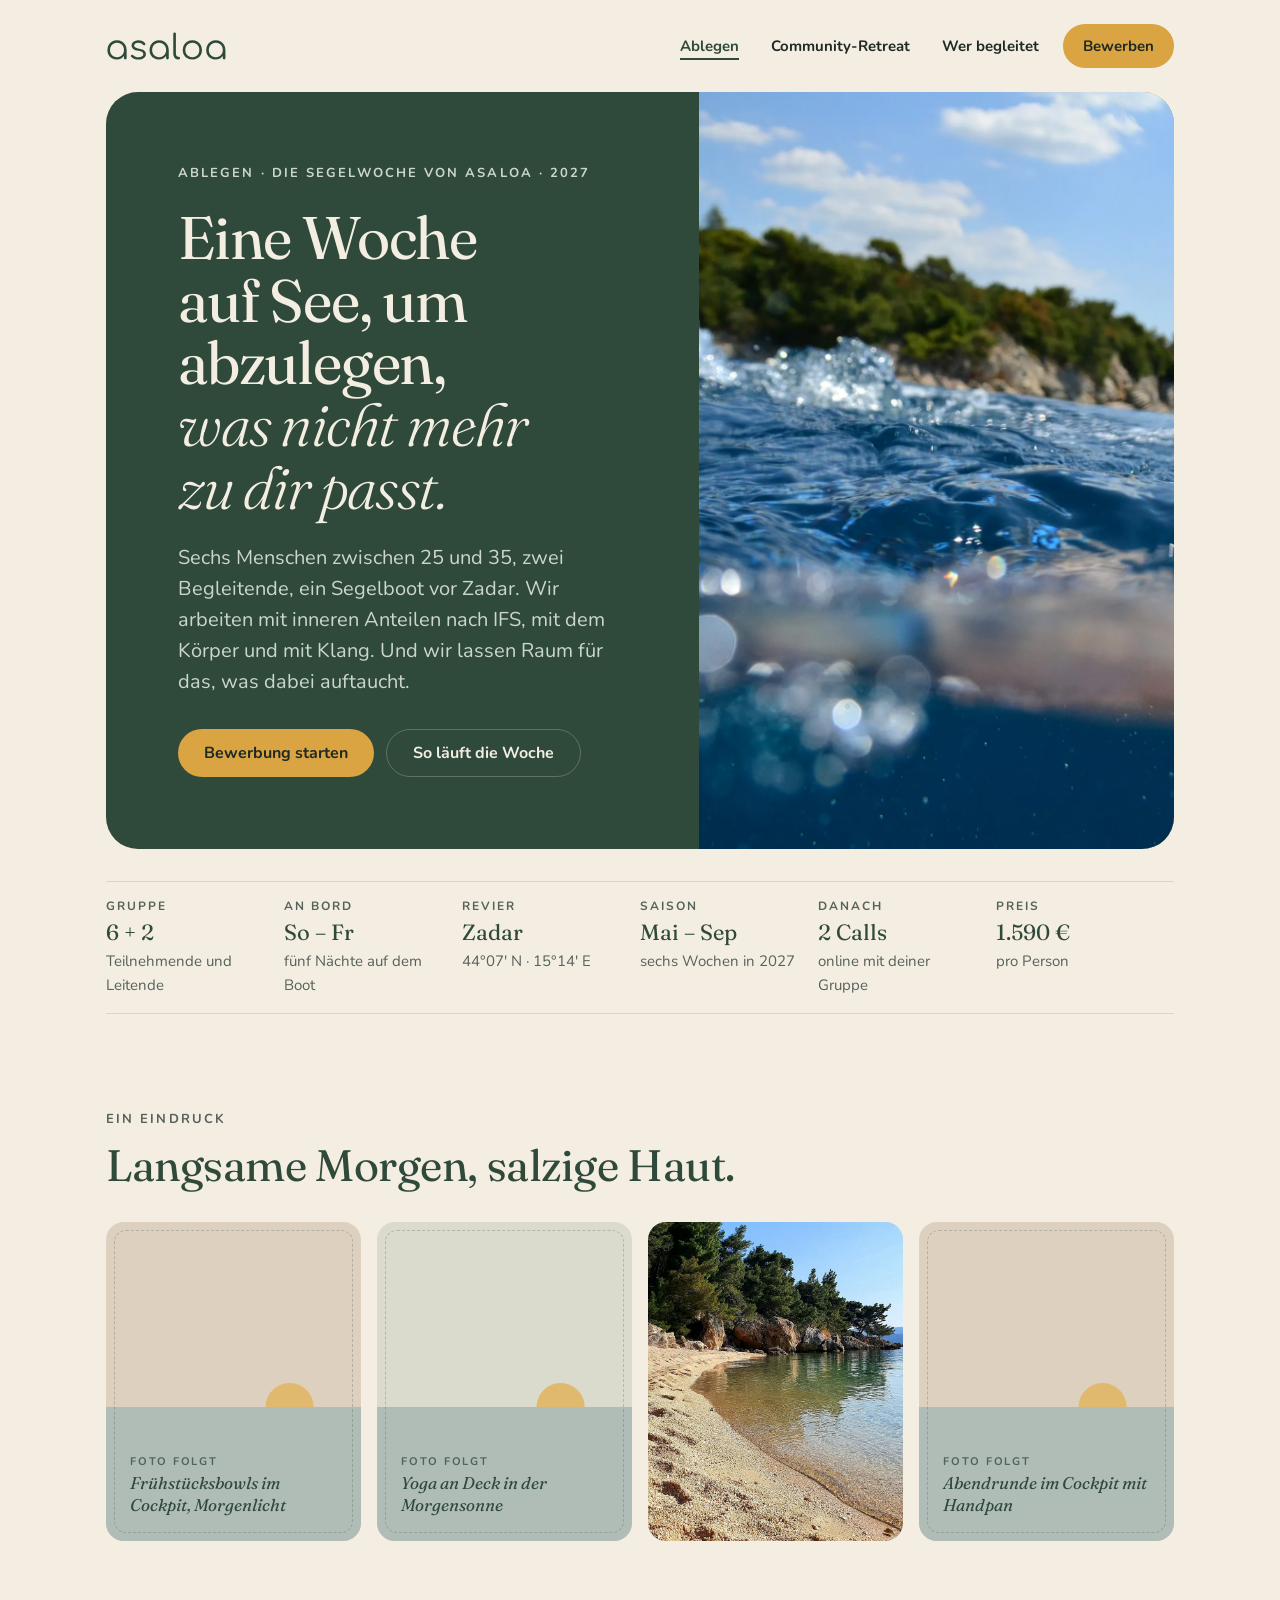
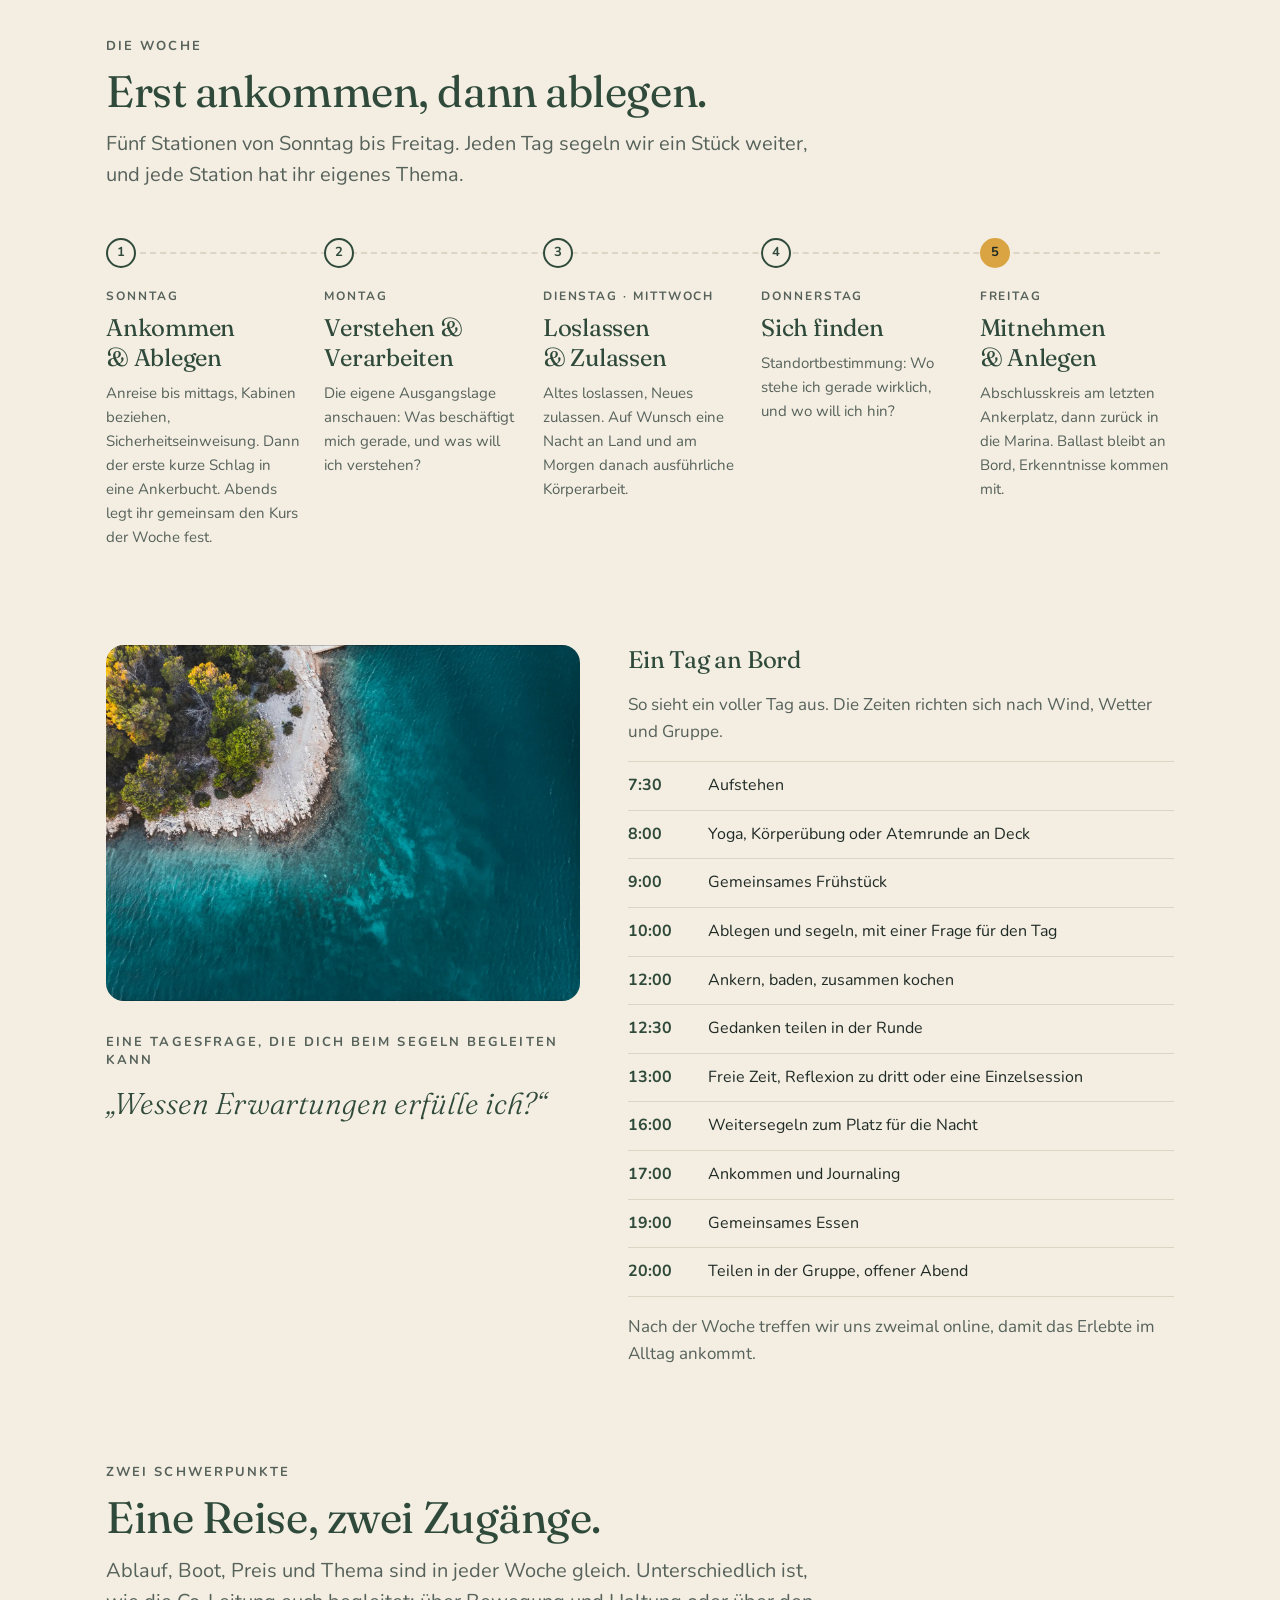
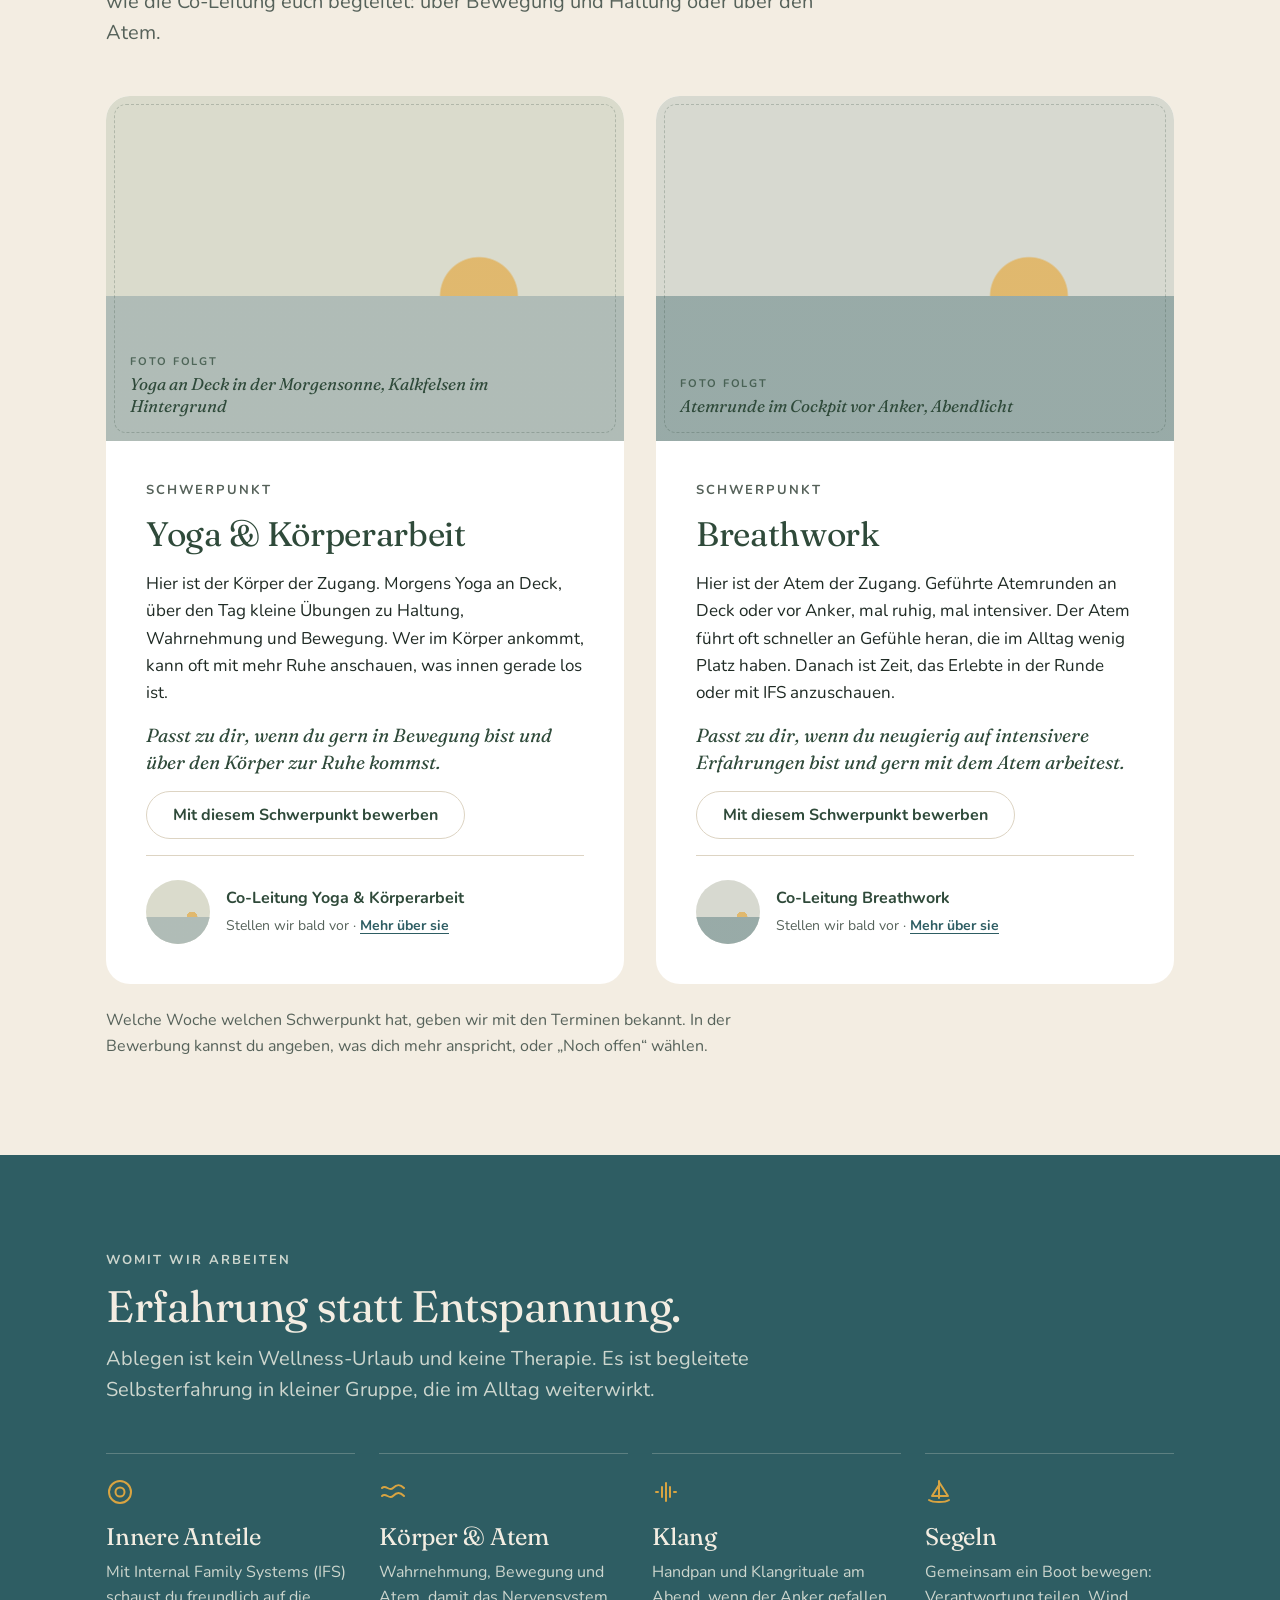
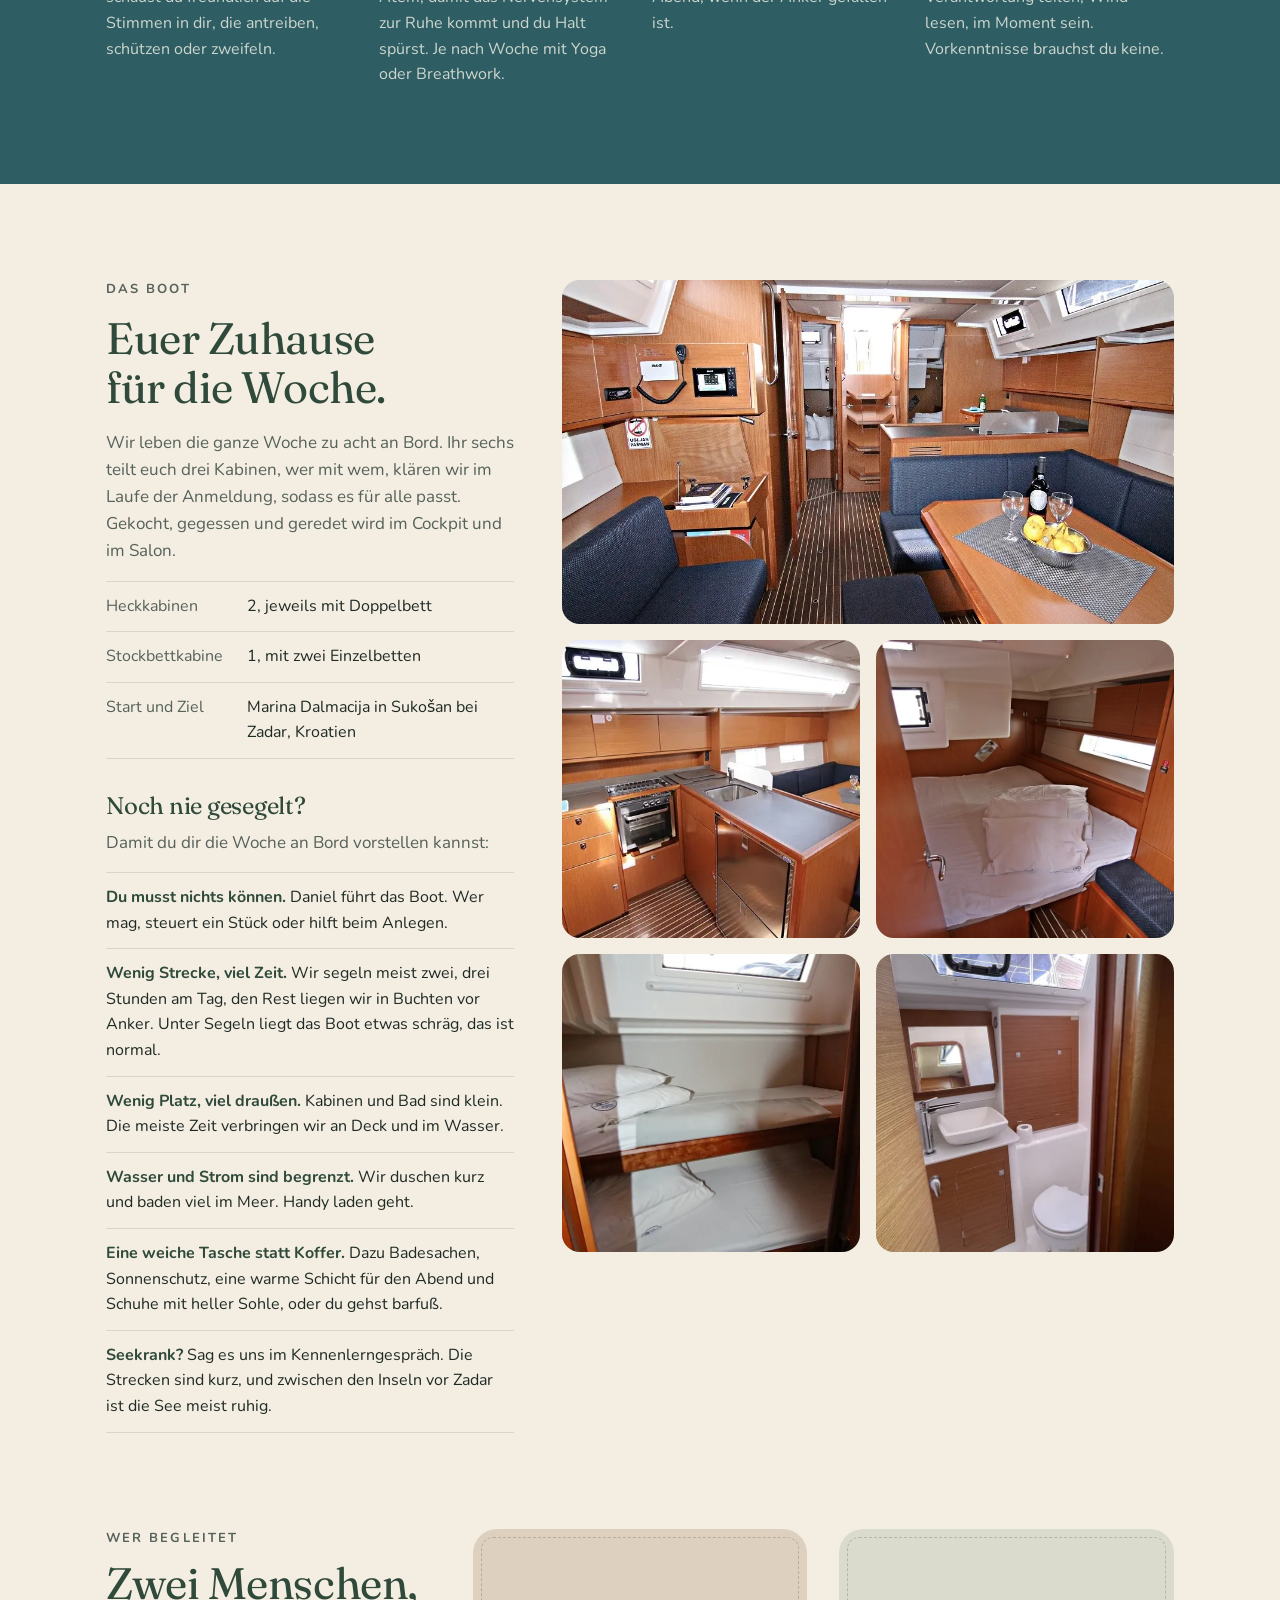
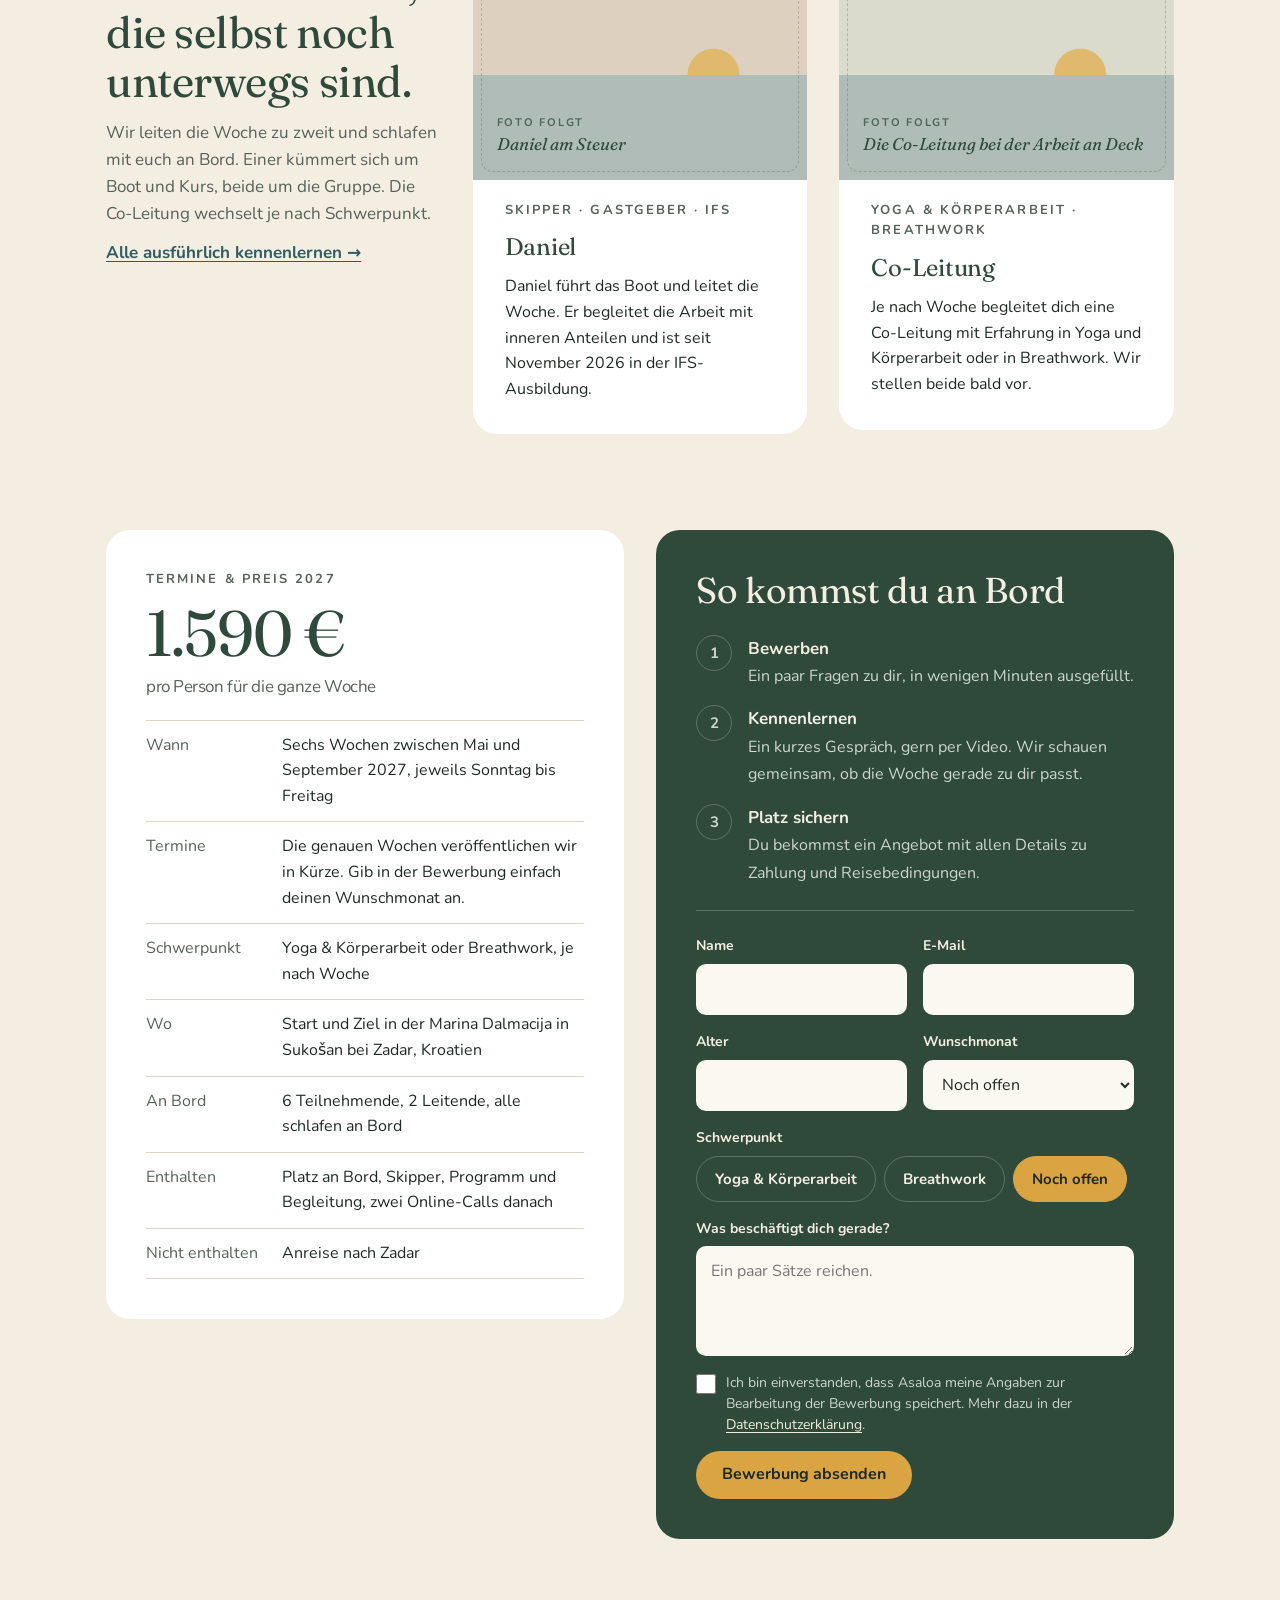
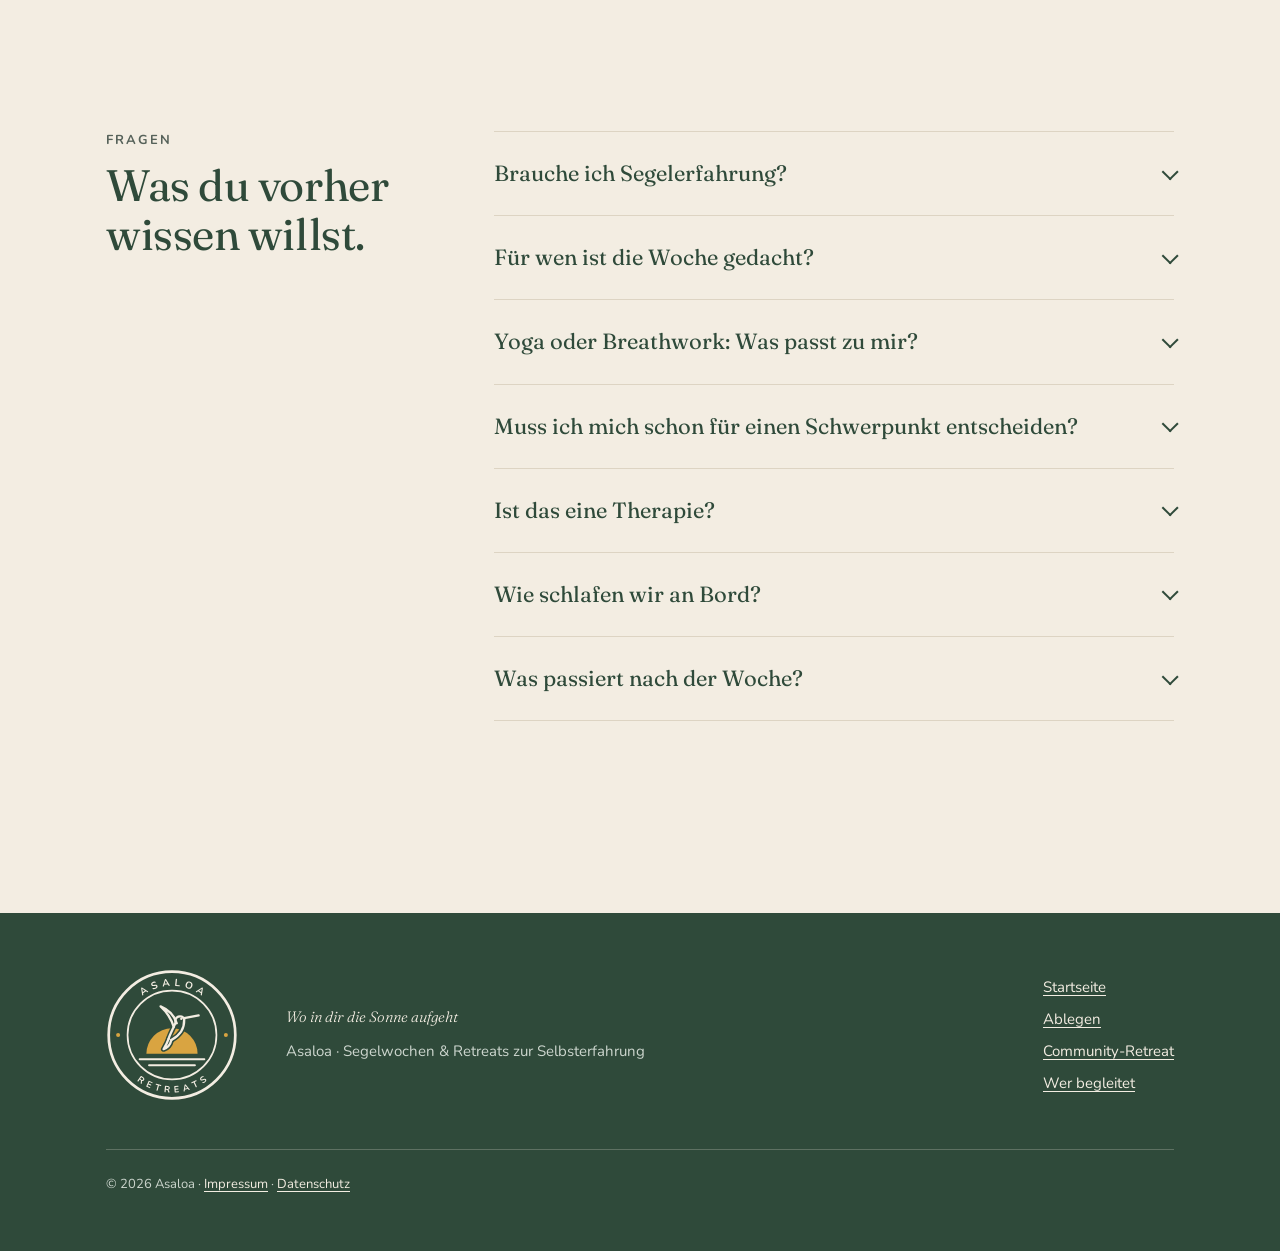
==== commit d8e7c9c2: "Foto für den Abschnitt Die Woche (ablegen-mittag) Bucht von oben von Máté Melega, Unsplash-Lizenz ht" ====
--- a/ablegen.html
+++ b/ablegen.html
@@ -85,7 +85,7 @@
 
       <div class="day">
         <div class="stack">
-          <figure class="bild r-4x3 t-meer" data-bild="ablegen-mittag"><div class="bild-platz" role="img" aria-label="Platzhalter für ein Foto: Mittag in der Ankerbucht, jemand springt vom Heck ins Wasser"><span class="bild-tag">Foto folgt</span><span class="bild-motiv">Mittag in der Ankerbucht, jemand springt vom Heck ins Wasser</span></div></figure>
+          <figure class="bild r-4x3 t-meer" data-bild="ablegen-mittag"><img src="img/ablegen-mittag.webp" alt="Türkise Bucht von oben, eine Felsnase mit Pinien ragt ins klare Wasser" width="1400" height="1050" loading="lazy"></figure>
           <span class="label">Eine Tagesfrage, die dich beim Segeln begleiten kann</span>
           <p class="quote">„Wessen Erwartungen erfülle ich?“</p>
         </div>
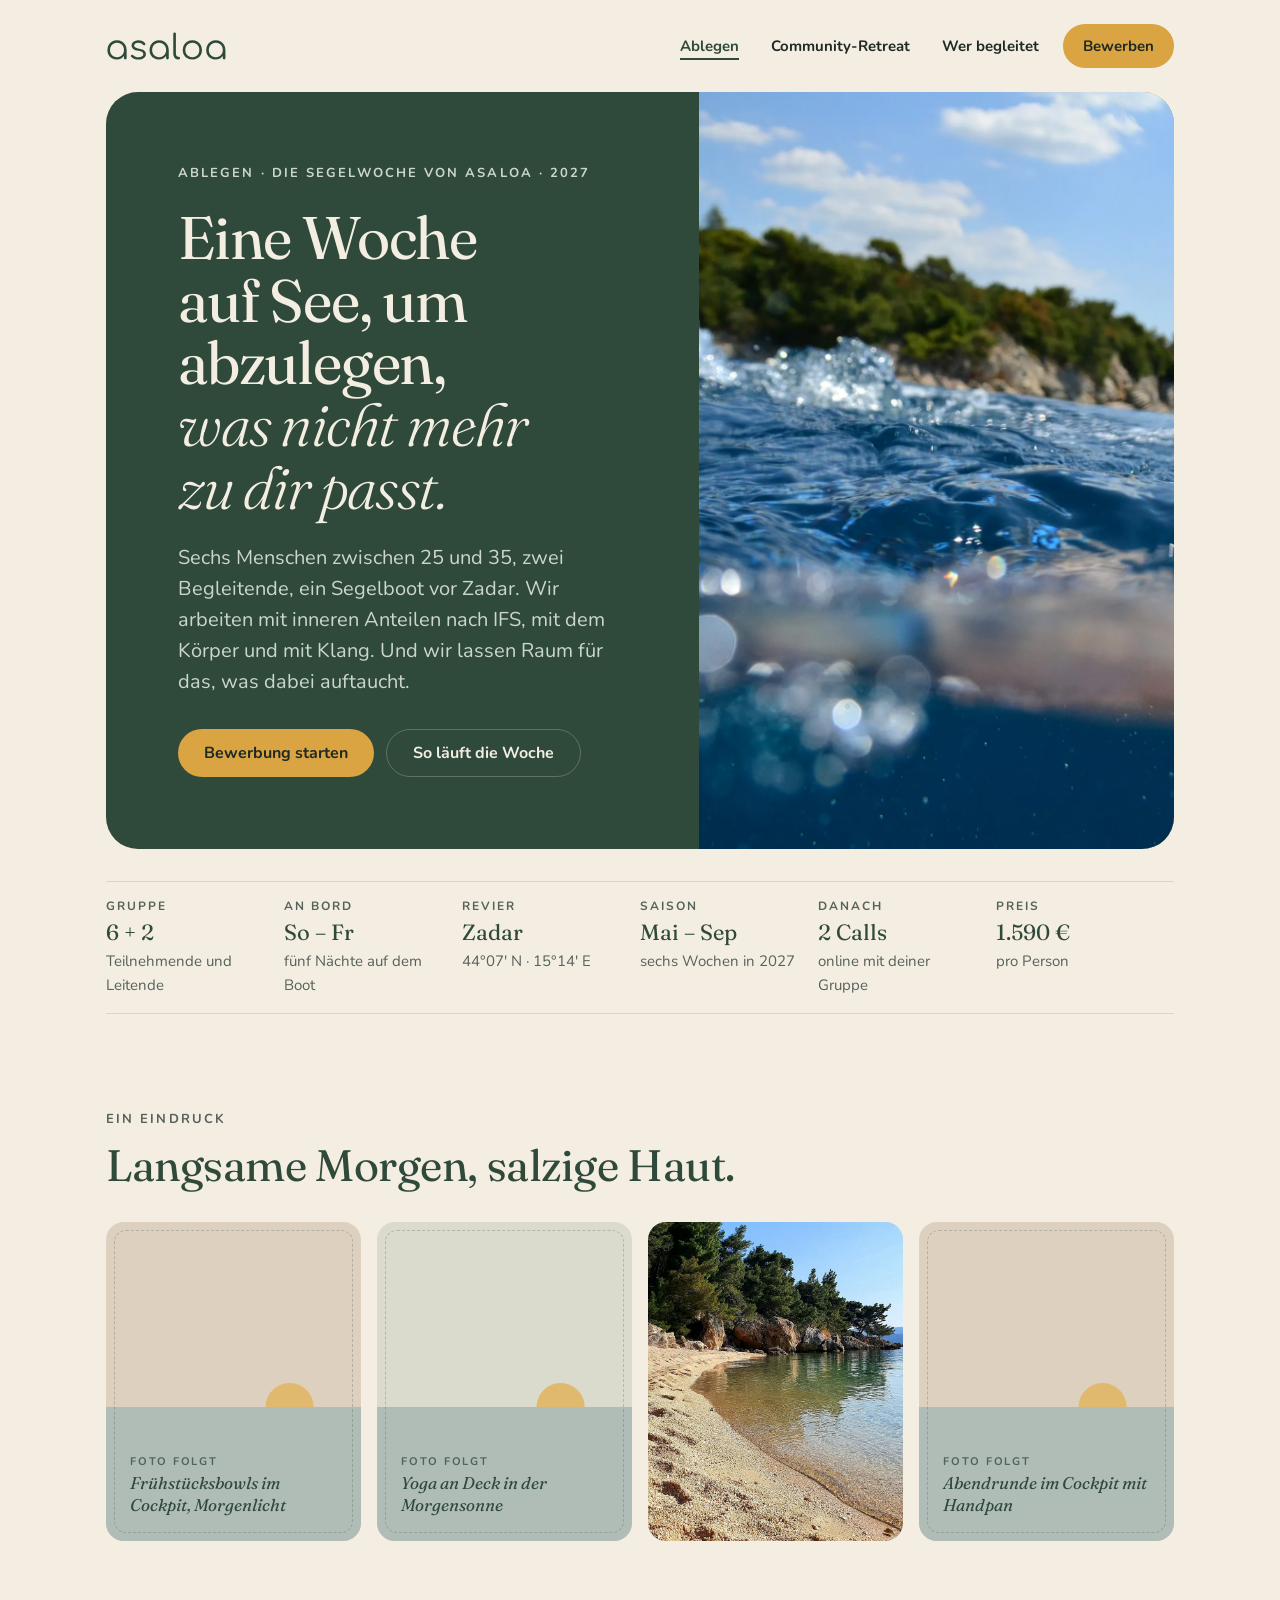
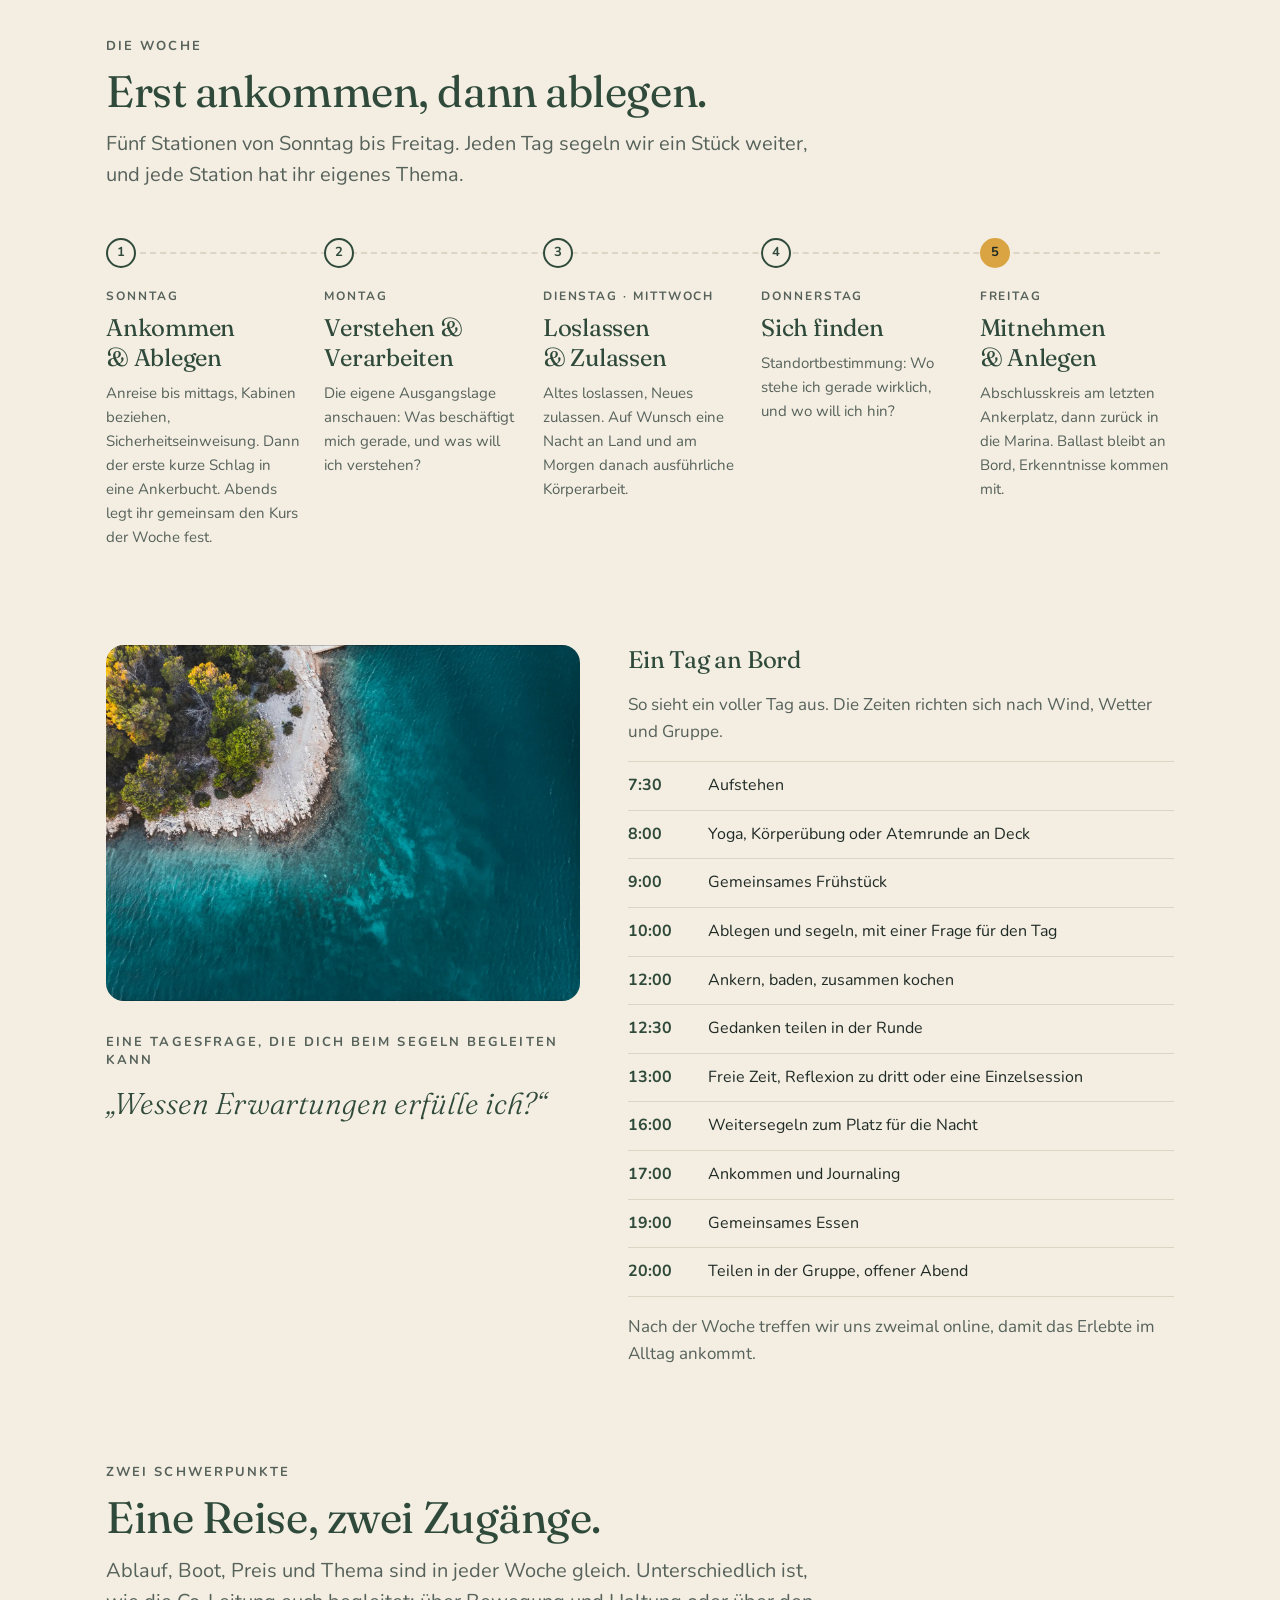
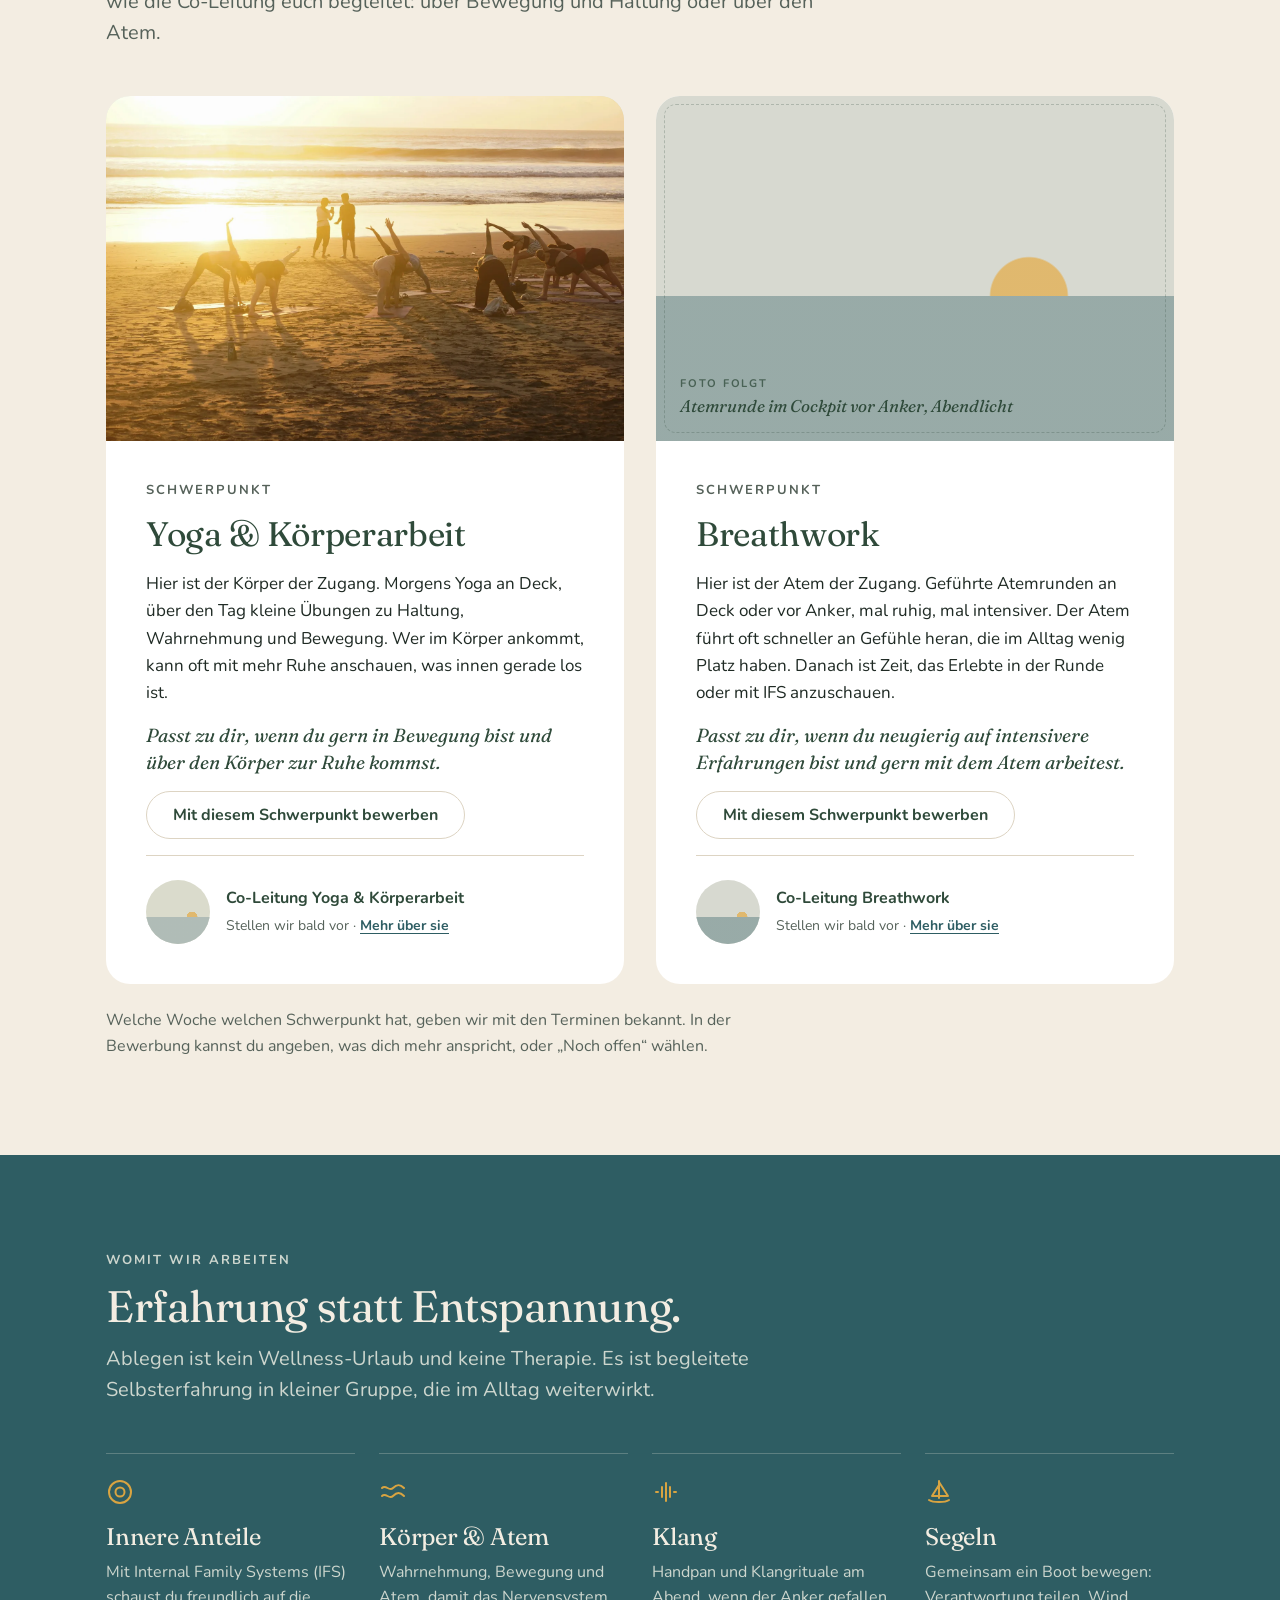
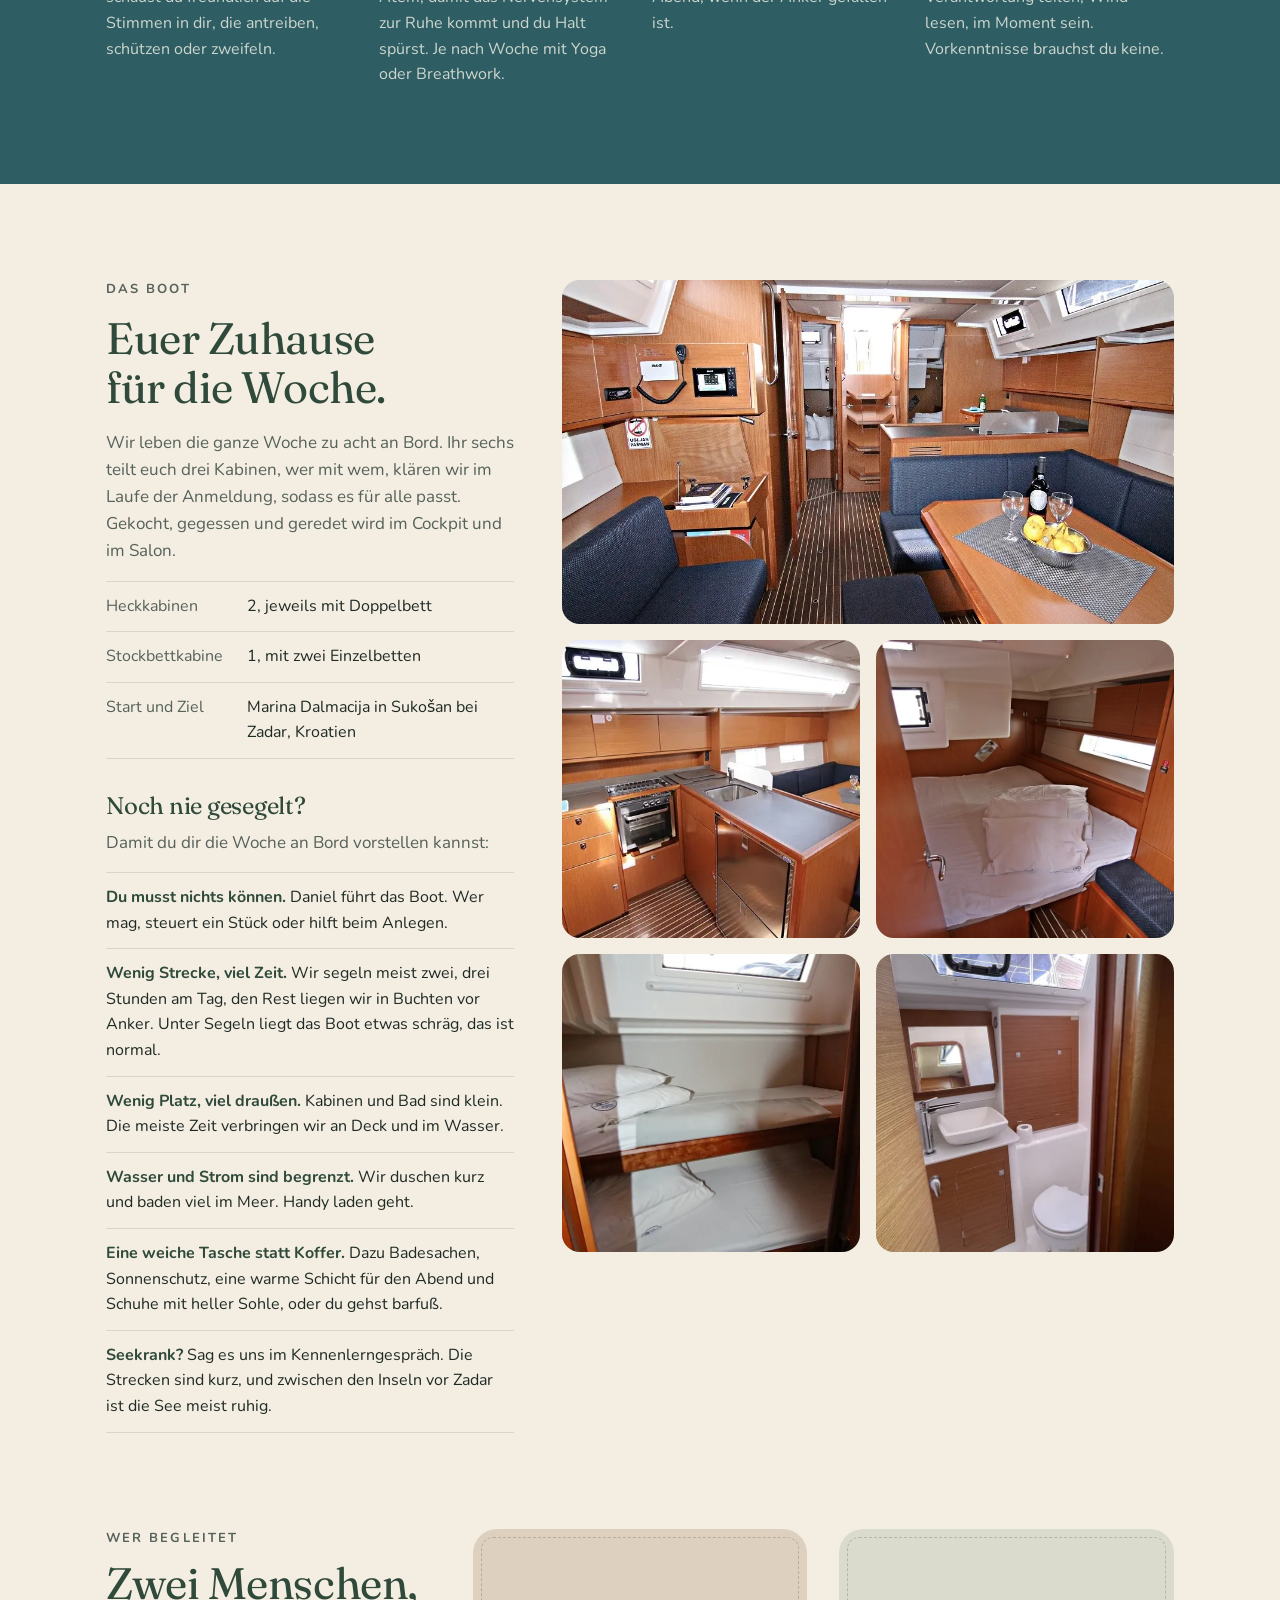
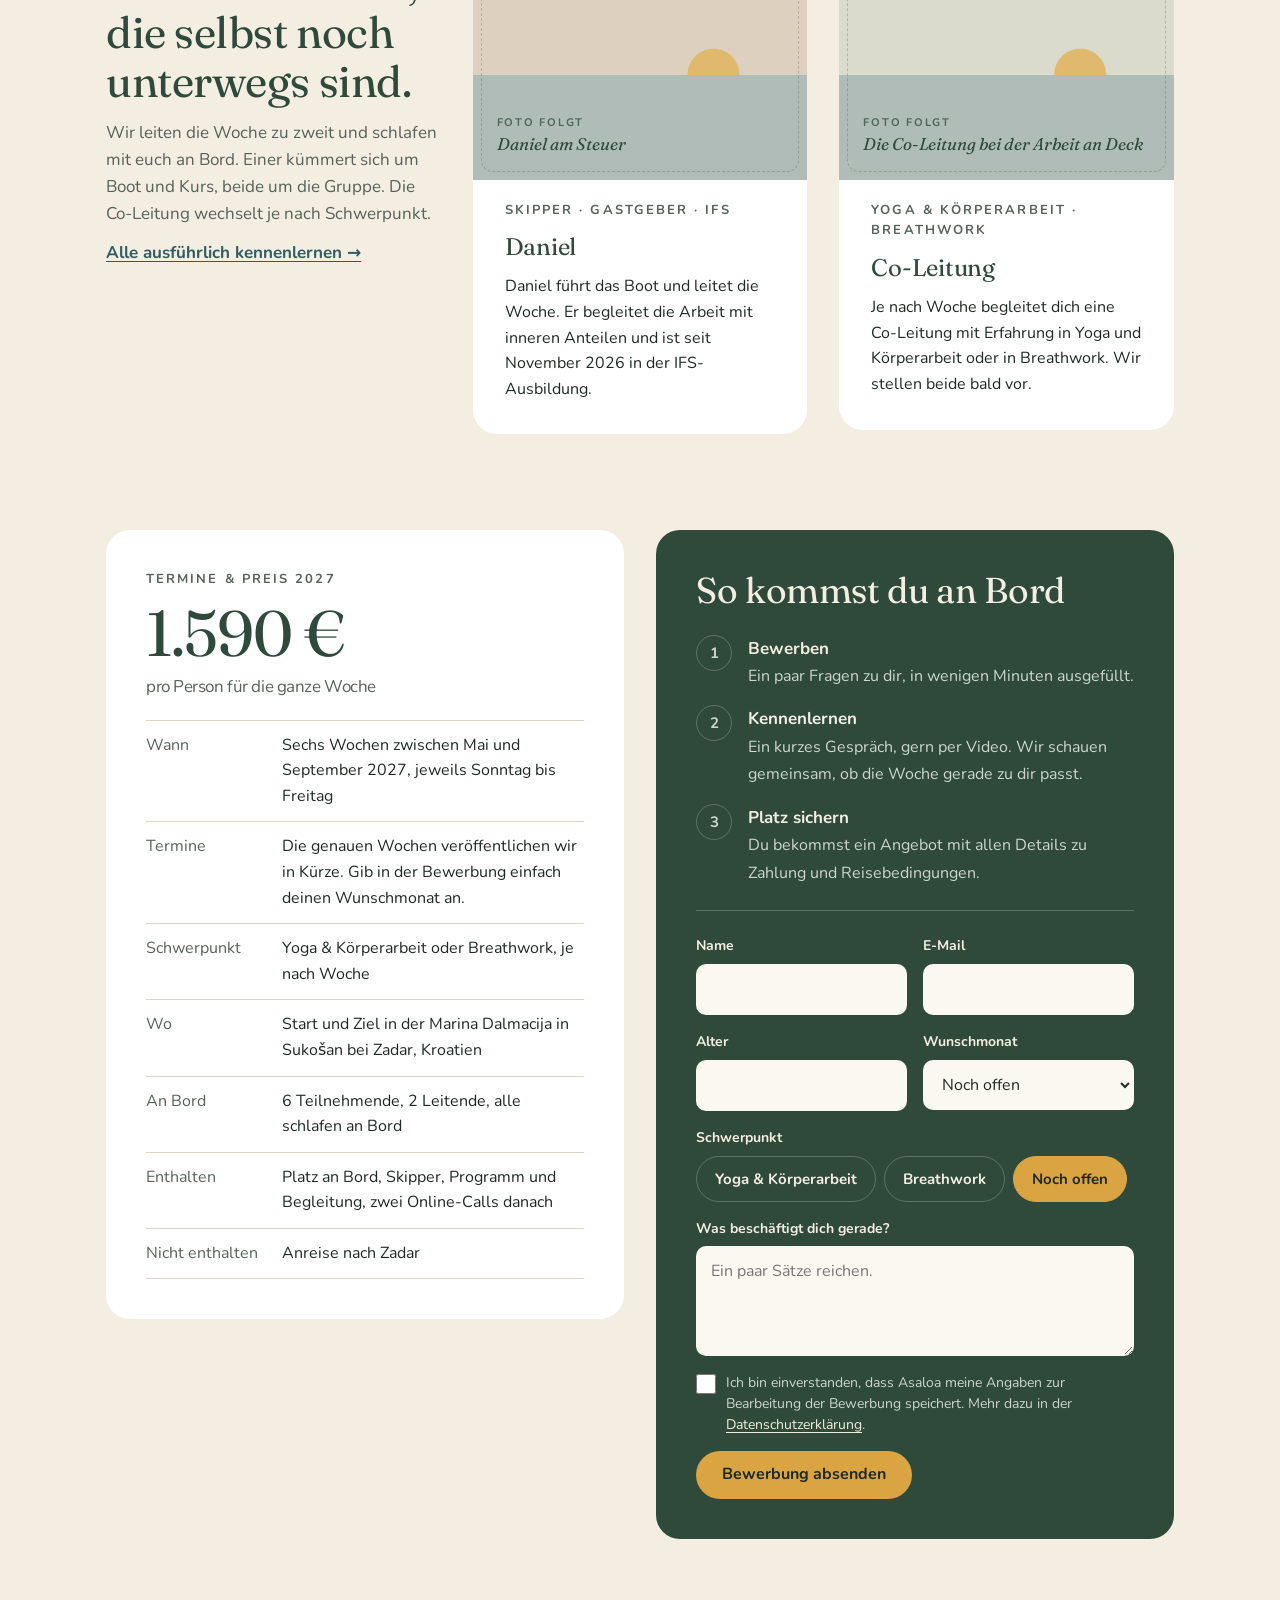
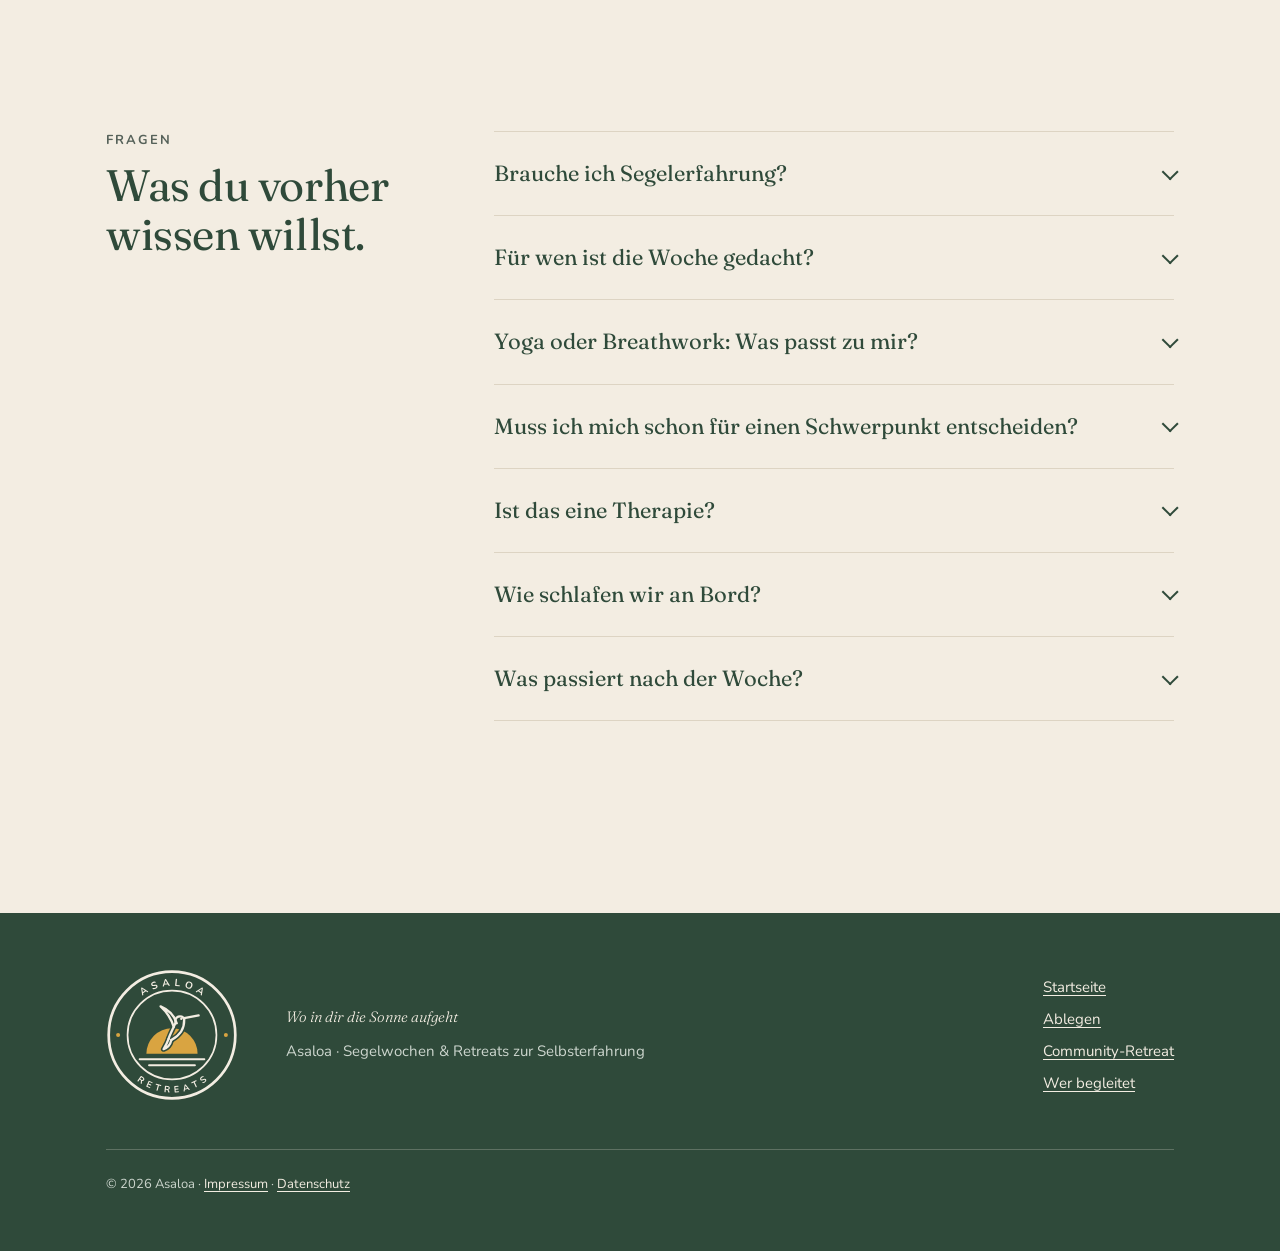
==== commit a68f442b: "Foto für die Karte Yoga & Körperarbeit (ablegen-variante-yoga) Gruppe beim Yoga am Strand im Gegenli" ====
--- a/ablegen.html
+++ b/ablegen.html
@@ -120,7 +120,7 @@
       </div>
       <div class="variants">
         <article class="variant" id="yoga">
-          <figure class="bild r-3x2" data-bild="ablegen-variante-yoga"><div class="bild-platz" role="img" aria-label="Platzhalter für ein Foto: Yoga an Deck in der Morgensonne, Kalkfelsen im Hintergrund"><span class="bild-tag">Foto folgt</span><span class="bild-motiv">Yoga an Deck in der Morgensonne, Kalkfelsen im Hintergrund</span></div></figure>
+          <figure class="bild r-3x2" data-bild="ablegen-variante-yoga"><img src="img/ablegen-variante-yoga.webp" alt="Eine Gruppe übt Yoga am Strand im warmen Gegenlicht" width="1500" height="1000" loading="lazy"></figure>
           <div class="variant-body">
             <span class="label">Schwerpunkt</span>
             <h3>Yoga &amp; Körperarbeit</h3>
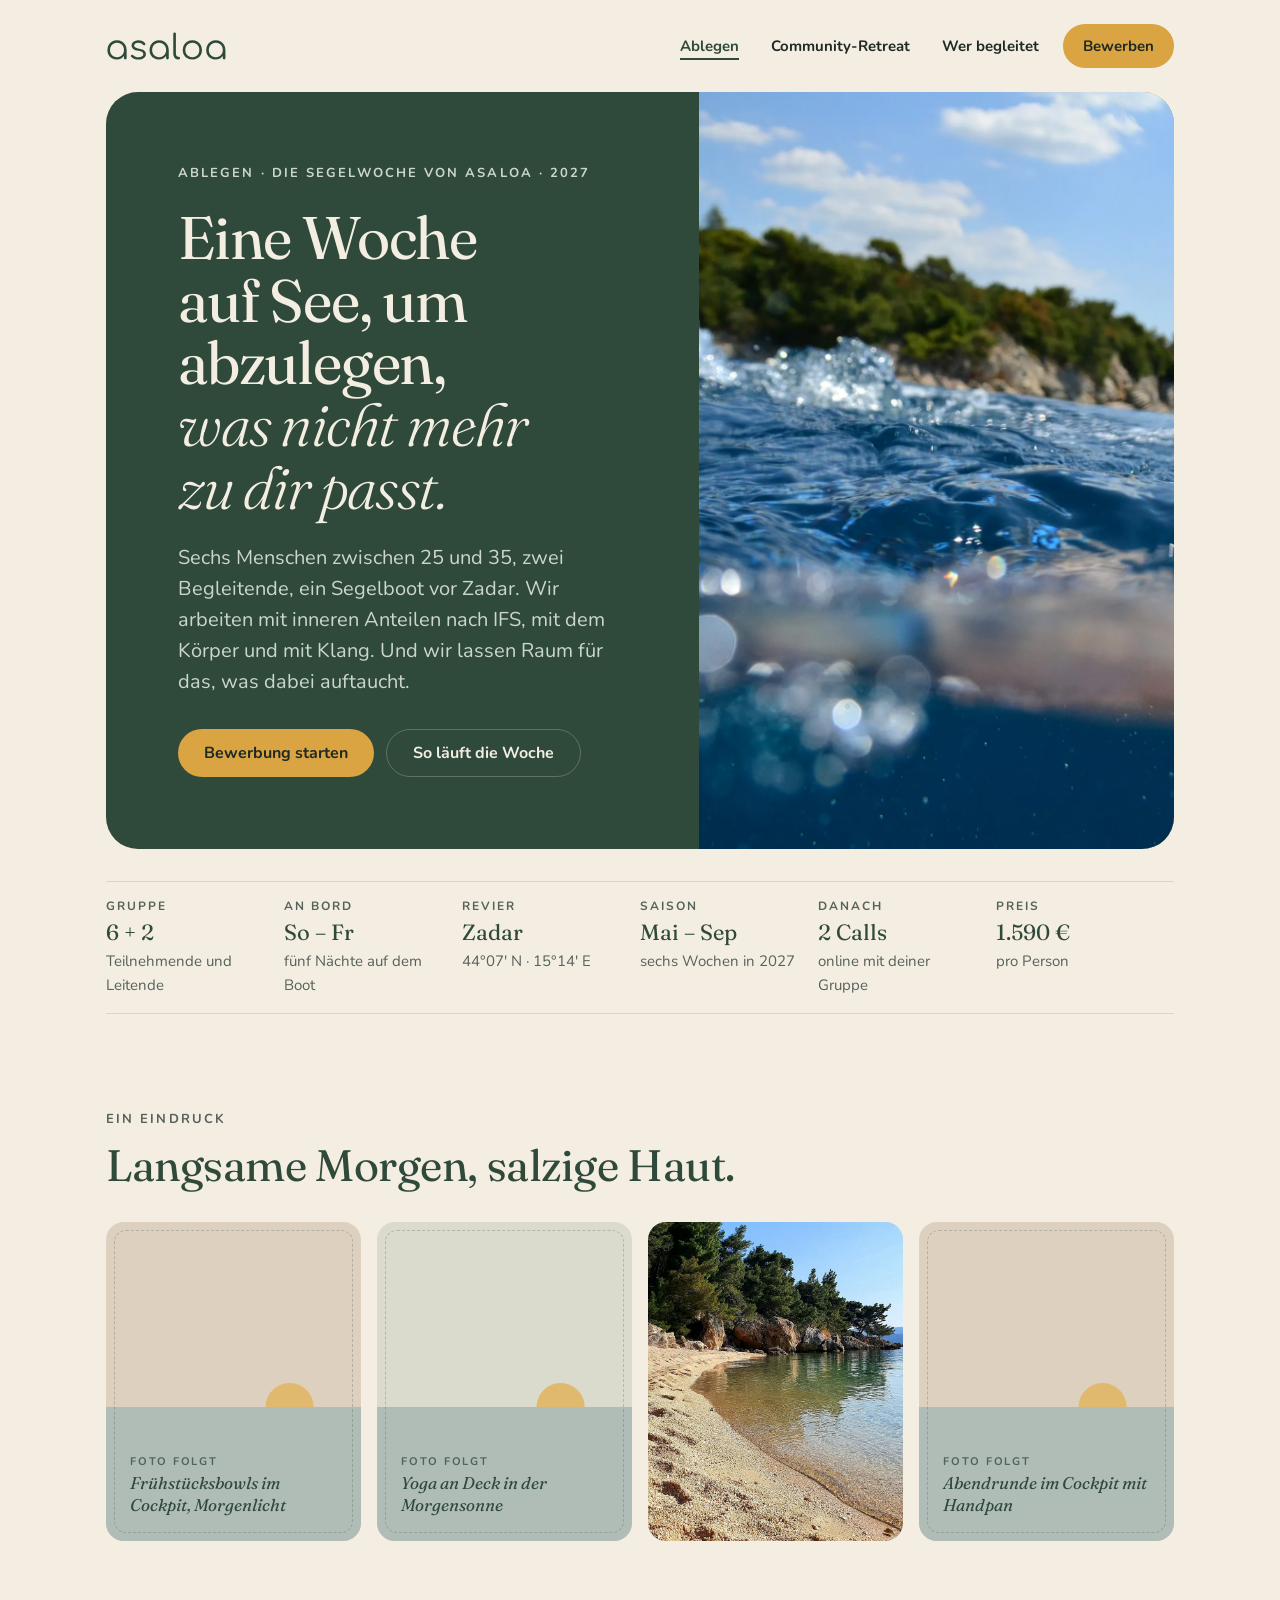
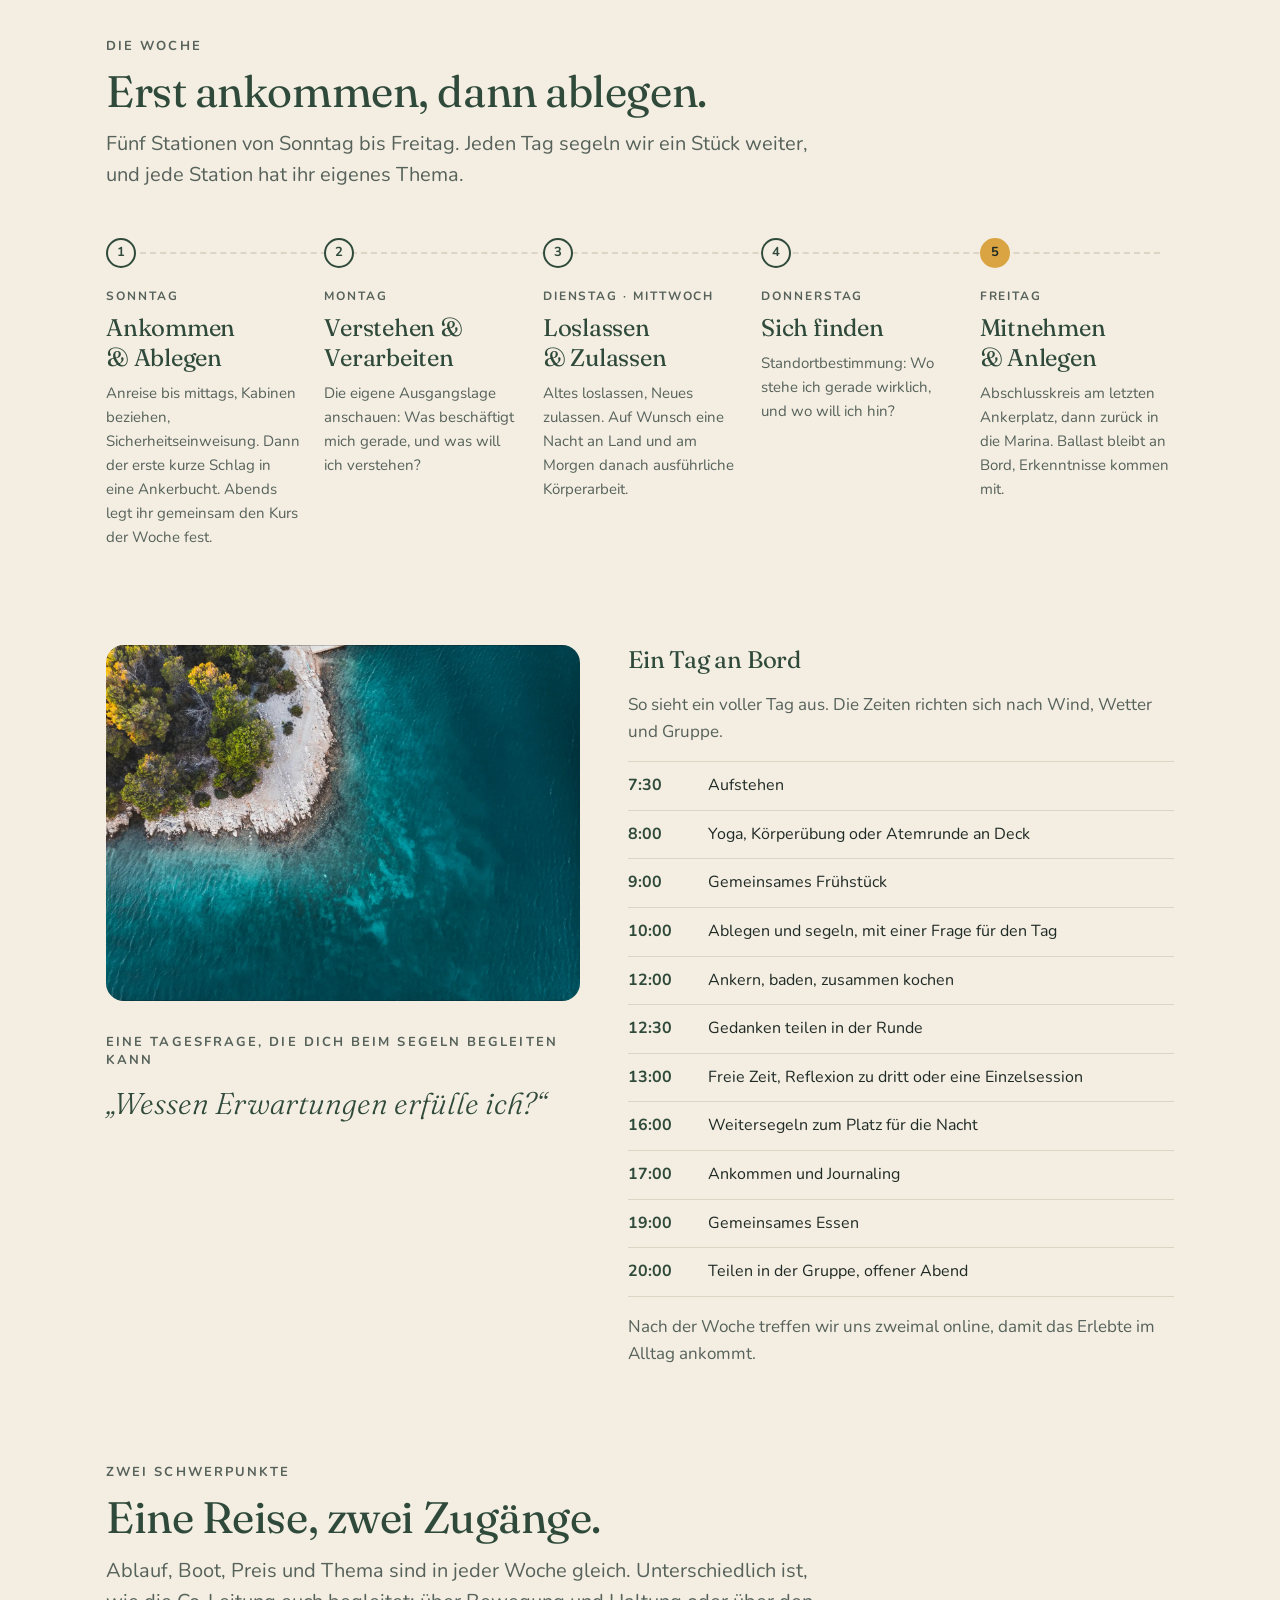
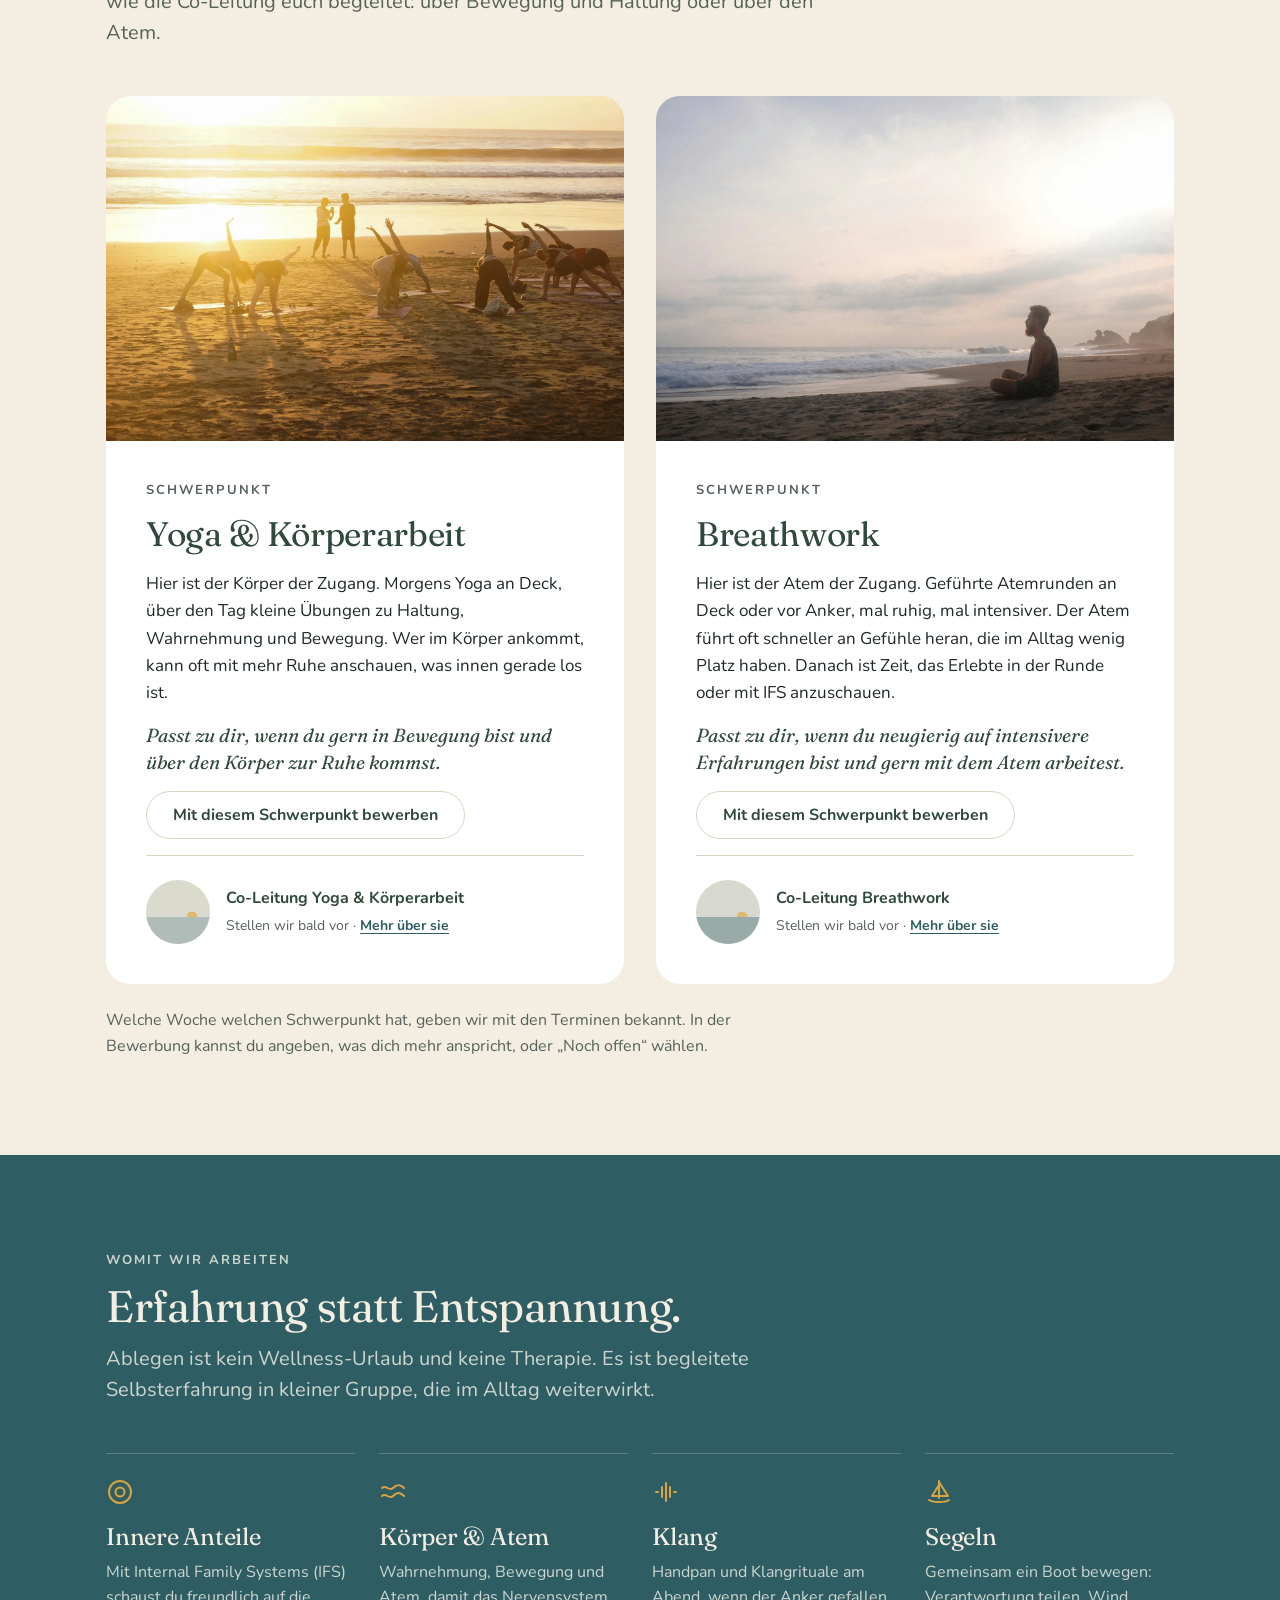
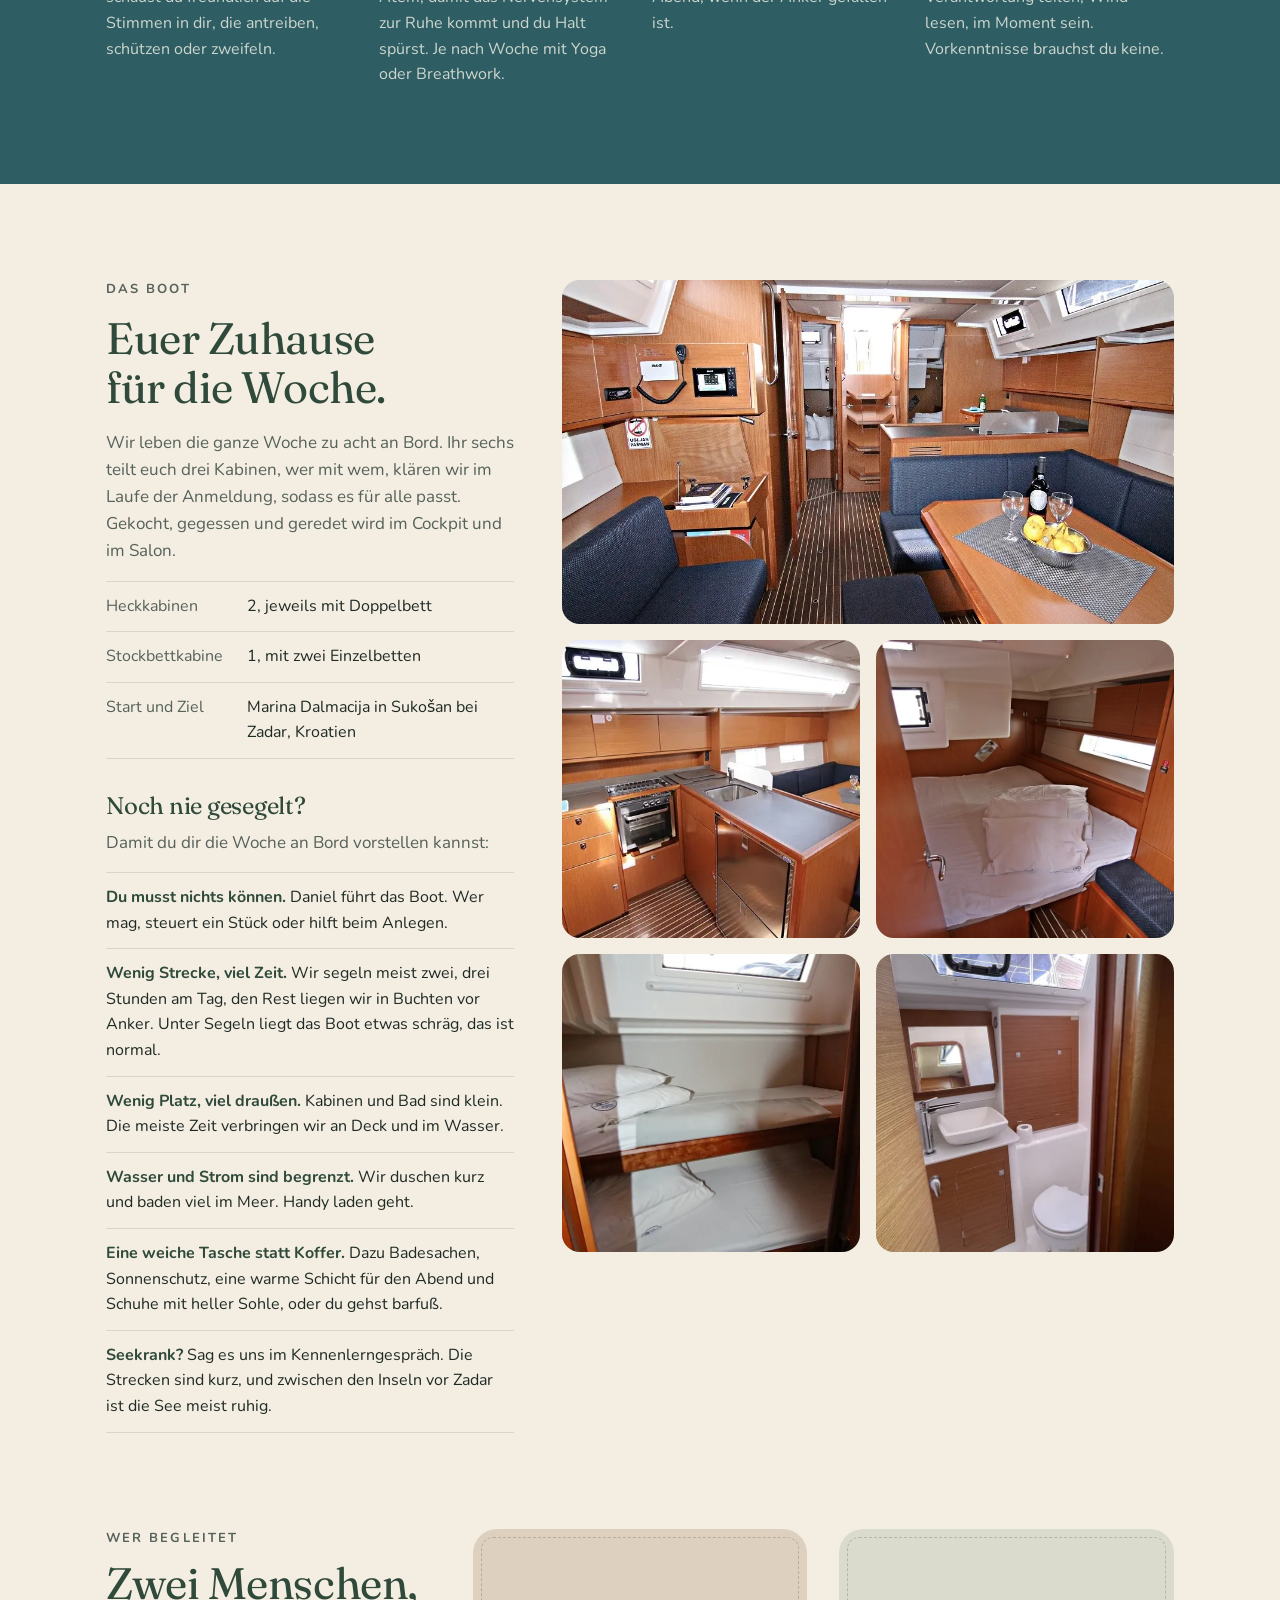
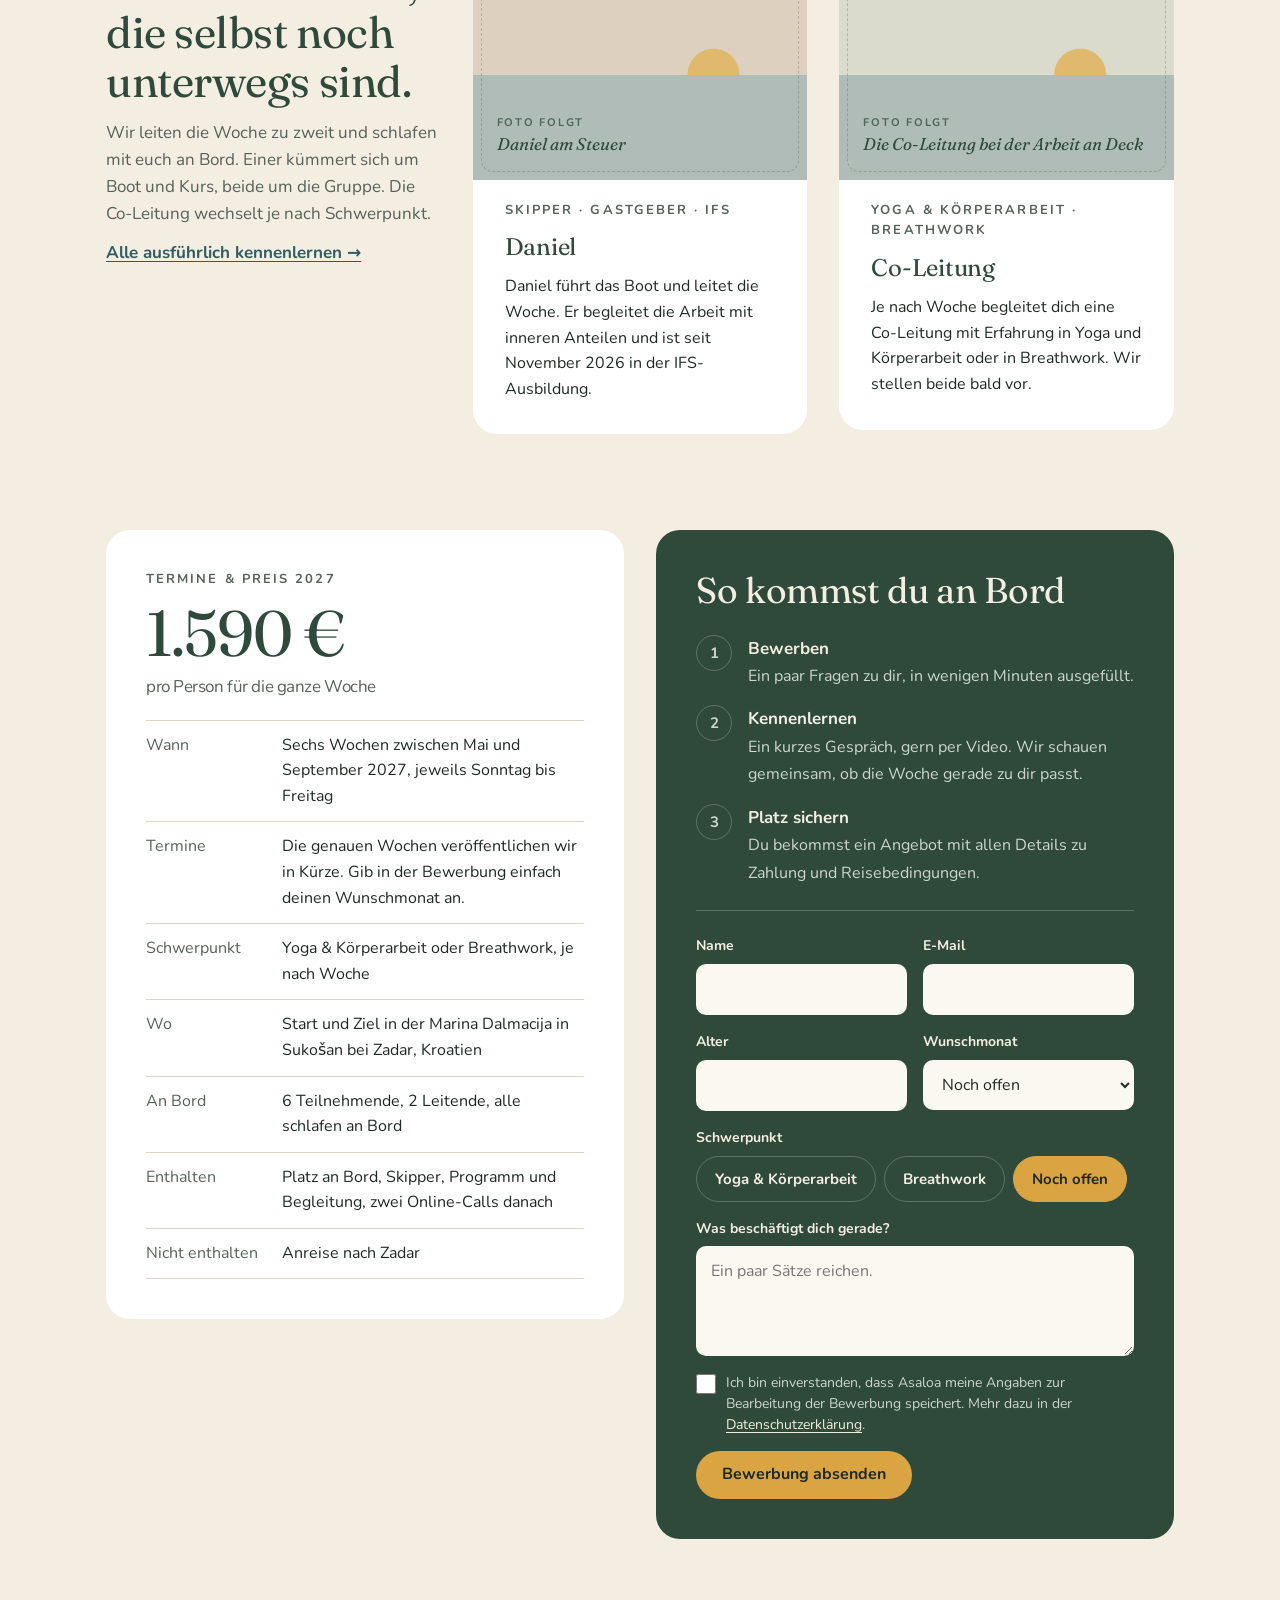
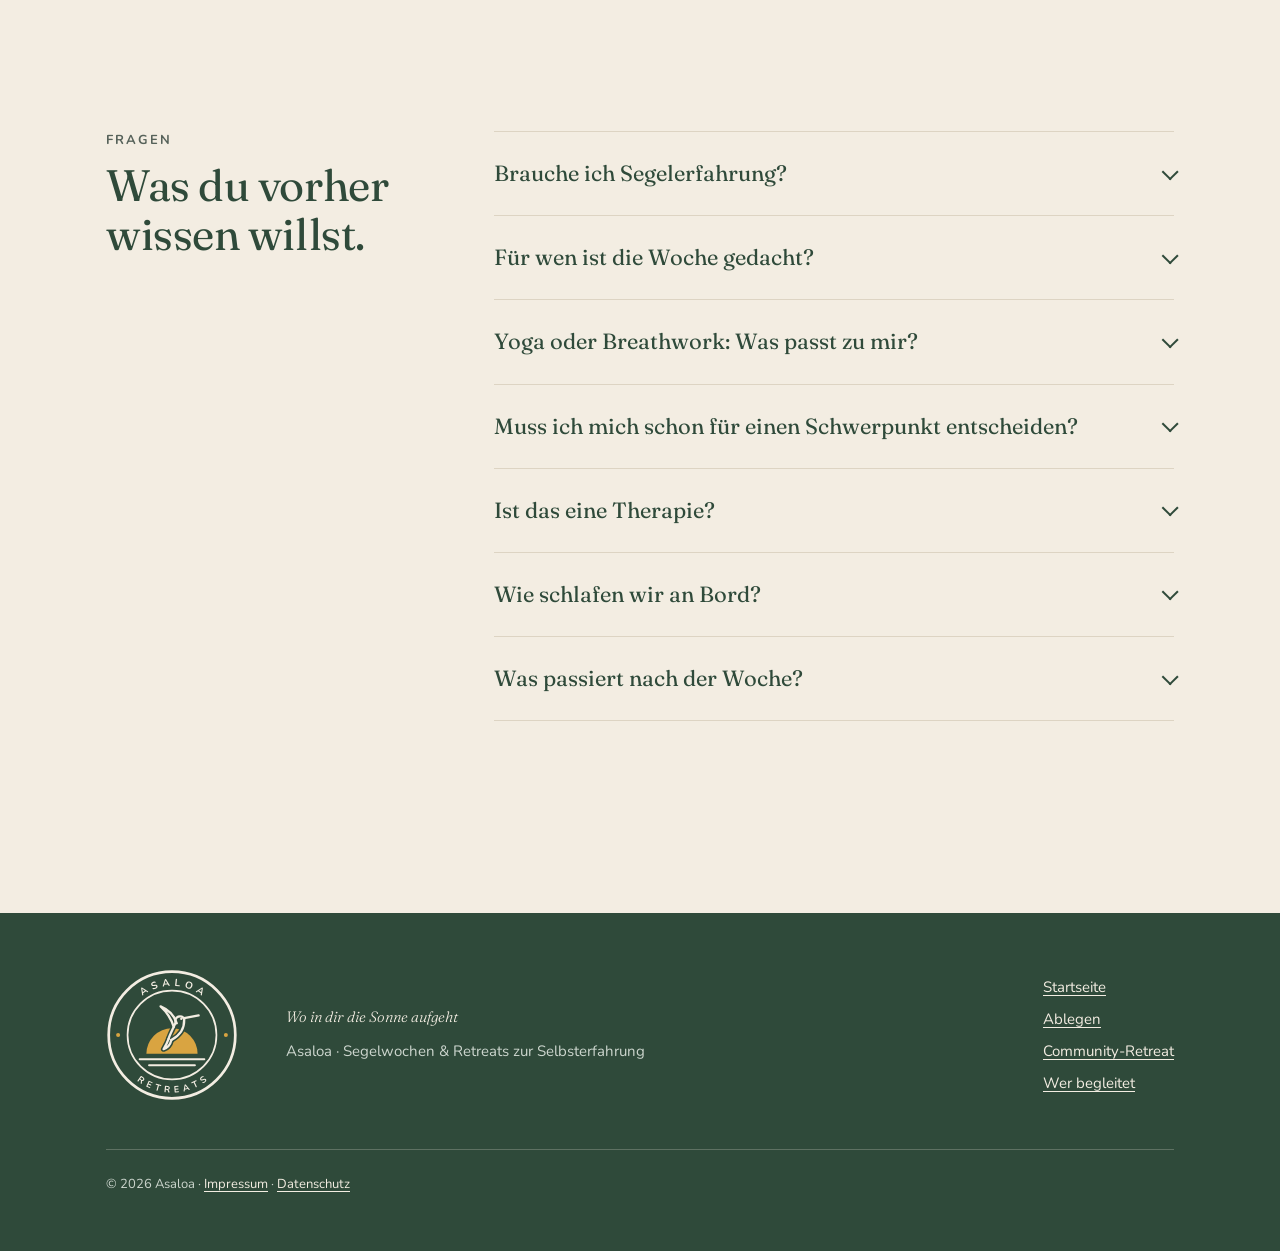
==== commit 18cdc89c: "Foto für die Karte Breathwork (ablegen-variante-breathwork) Meditation am Strand von Benjamin Wedeme" ====
--- a/ablegen.html
+++ b/ablegen.html
@@ -134,7 +134,7 @@
           </div>
         </article>
         <article class="variant" id="breathwork">
-          <figure class="bild r-3x2 t-meer" data-bild="ablegen-variante-breathwork"><div class="bild-platz" role="img" aria-label="Platzhalter für ein Foto: Atemrunde im Cockpit vor Anker, Abendlicht"><span class="bild-tag">Foto folgt</span><span class="bild-motiv">Atemrunde im Cockpit vor Anker, Abendlicht</span></div></figure>
+          <figure class="bild r-3x2 t-meer" data-bild="ablegen-variante-breathwork"><img src="img/ablegen-variante-breathwork.webp" alt="Ein Mensch sitzt still am Strand im Dunst, vor ihm das Meer" width="1500" height="1000" loading="lazy"></figure>
           <div class="variant-body">
             <span class="label">Schwerpunkt</span>
             <h3>Breathwork</h3>
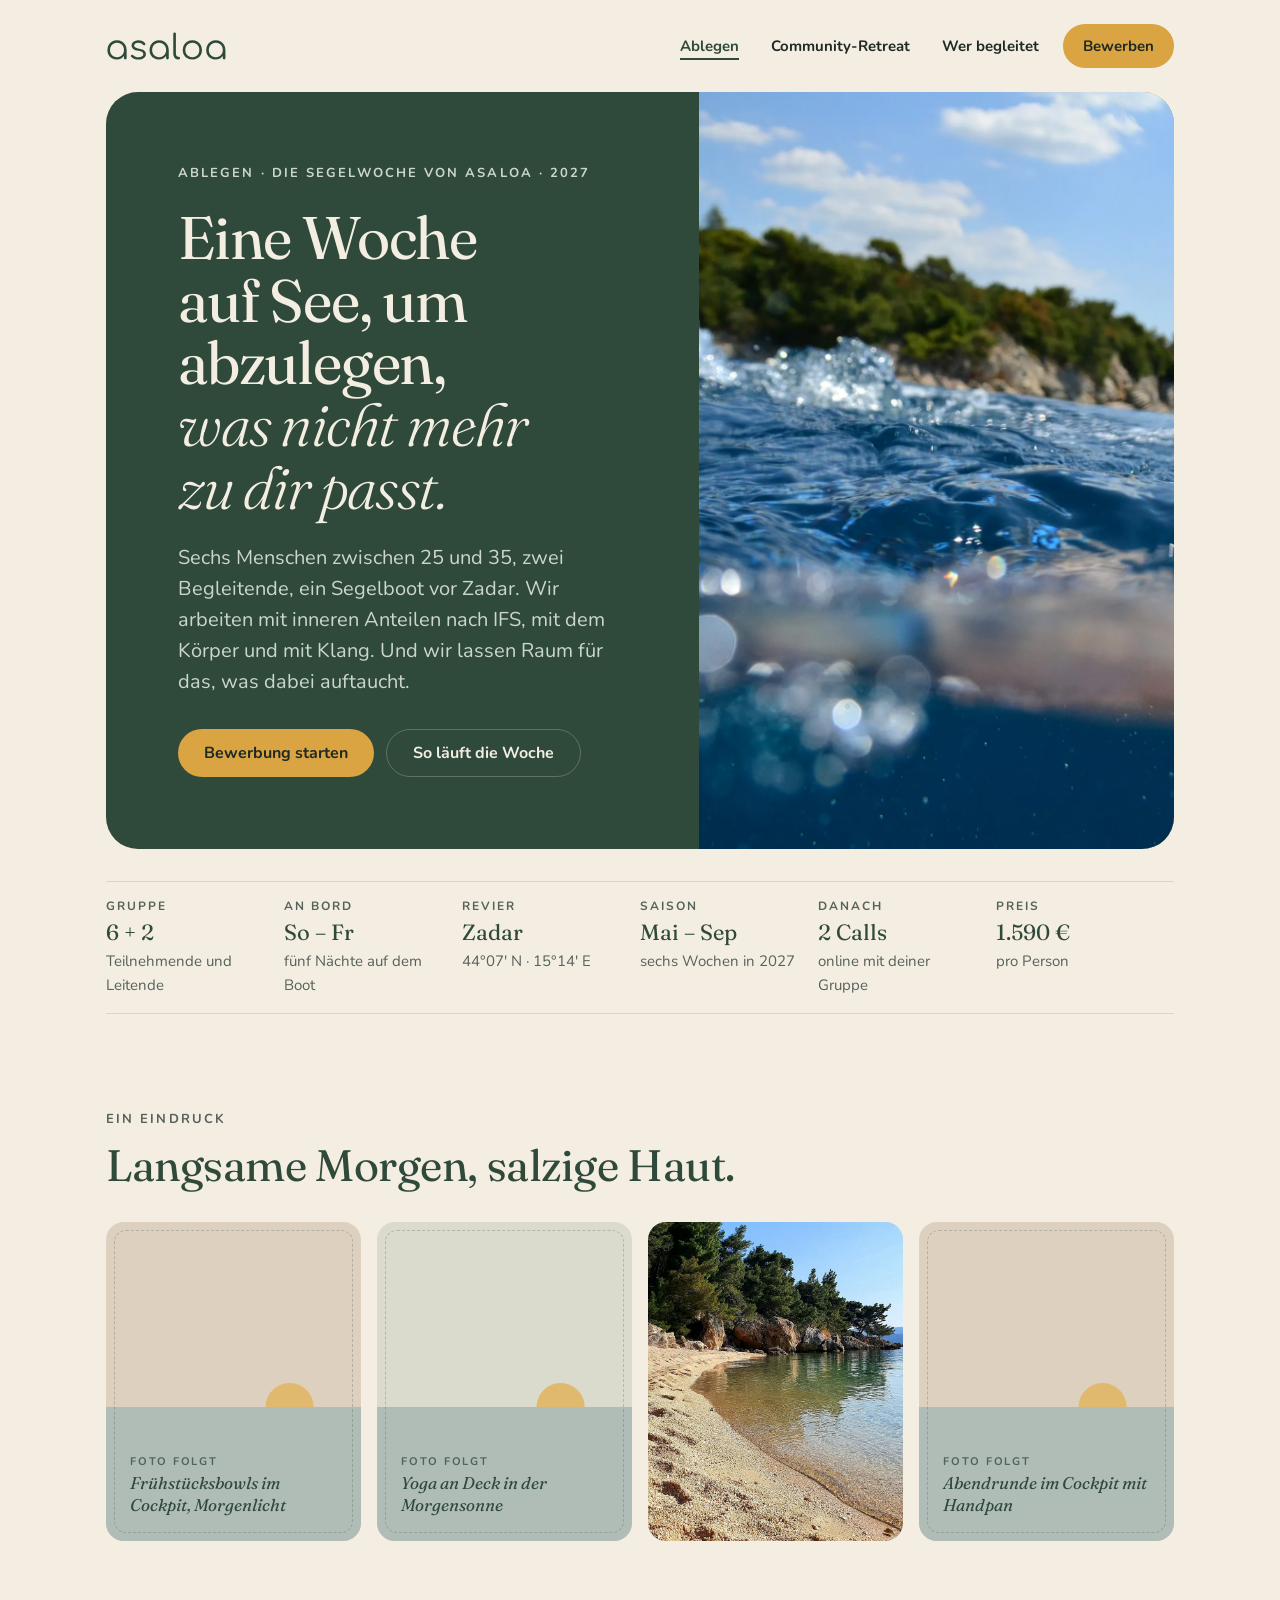
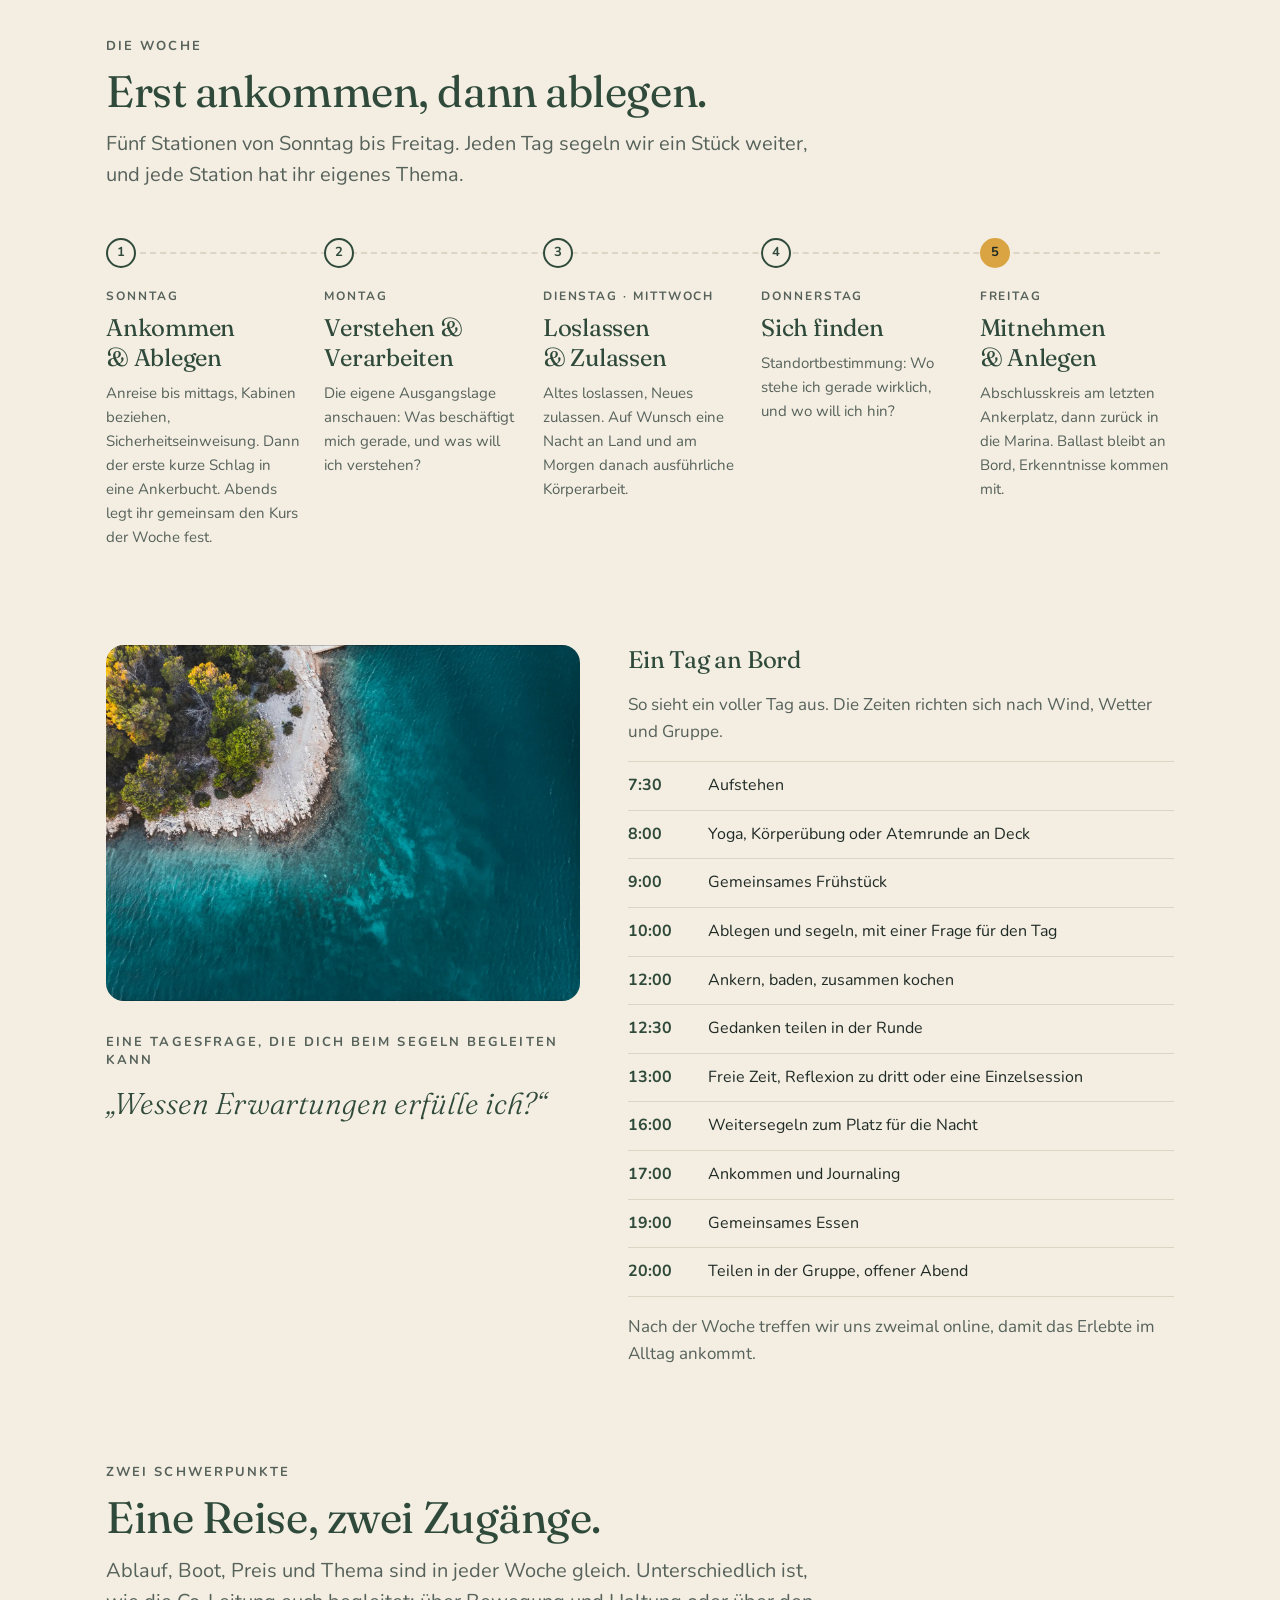
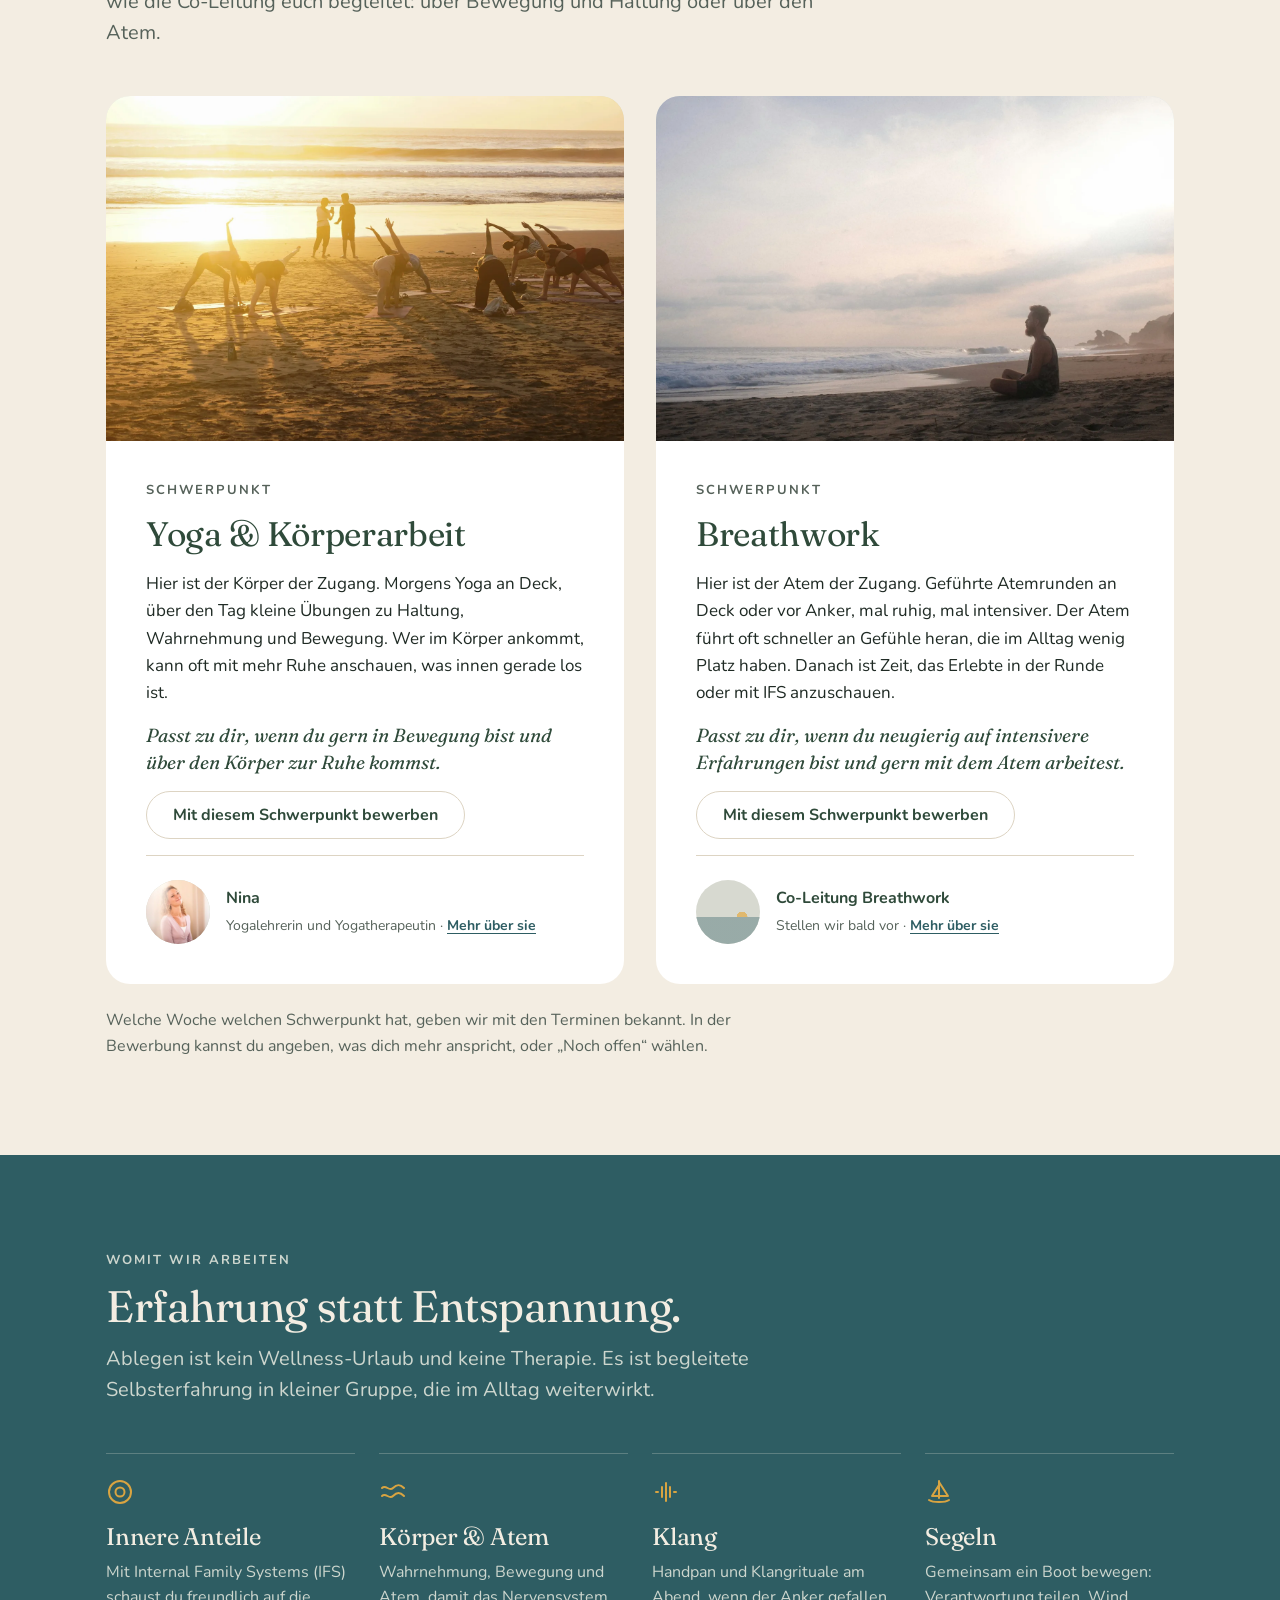
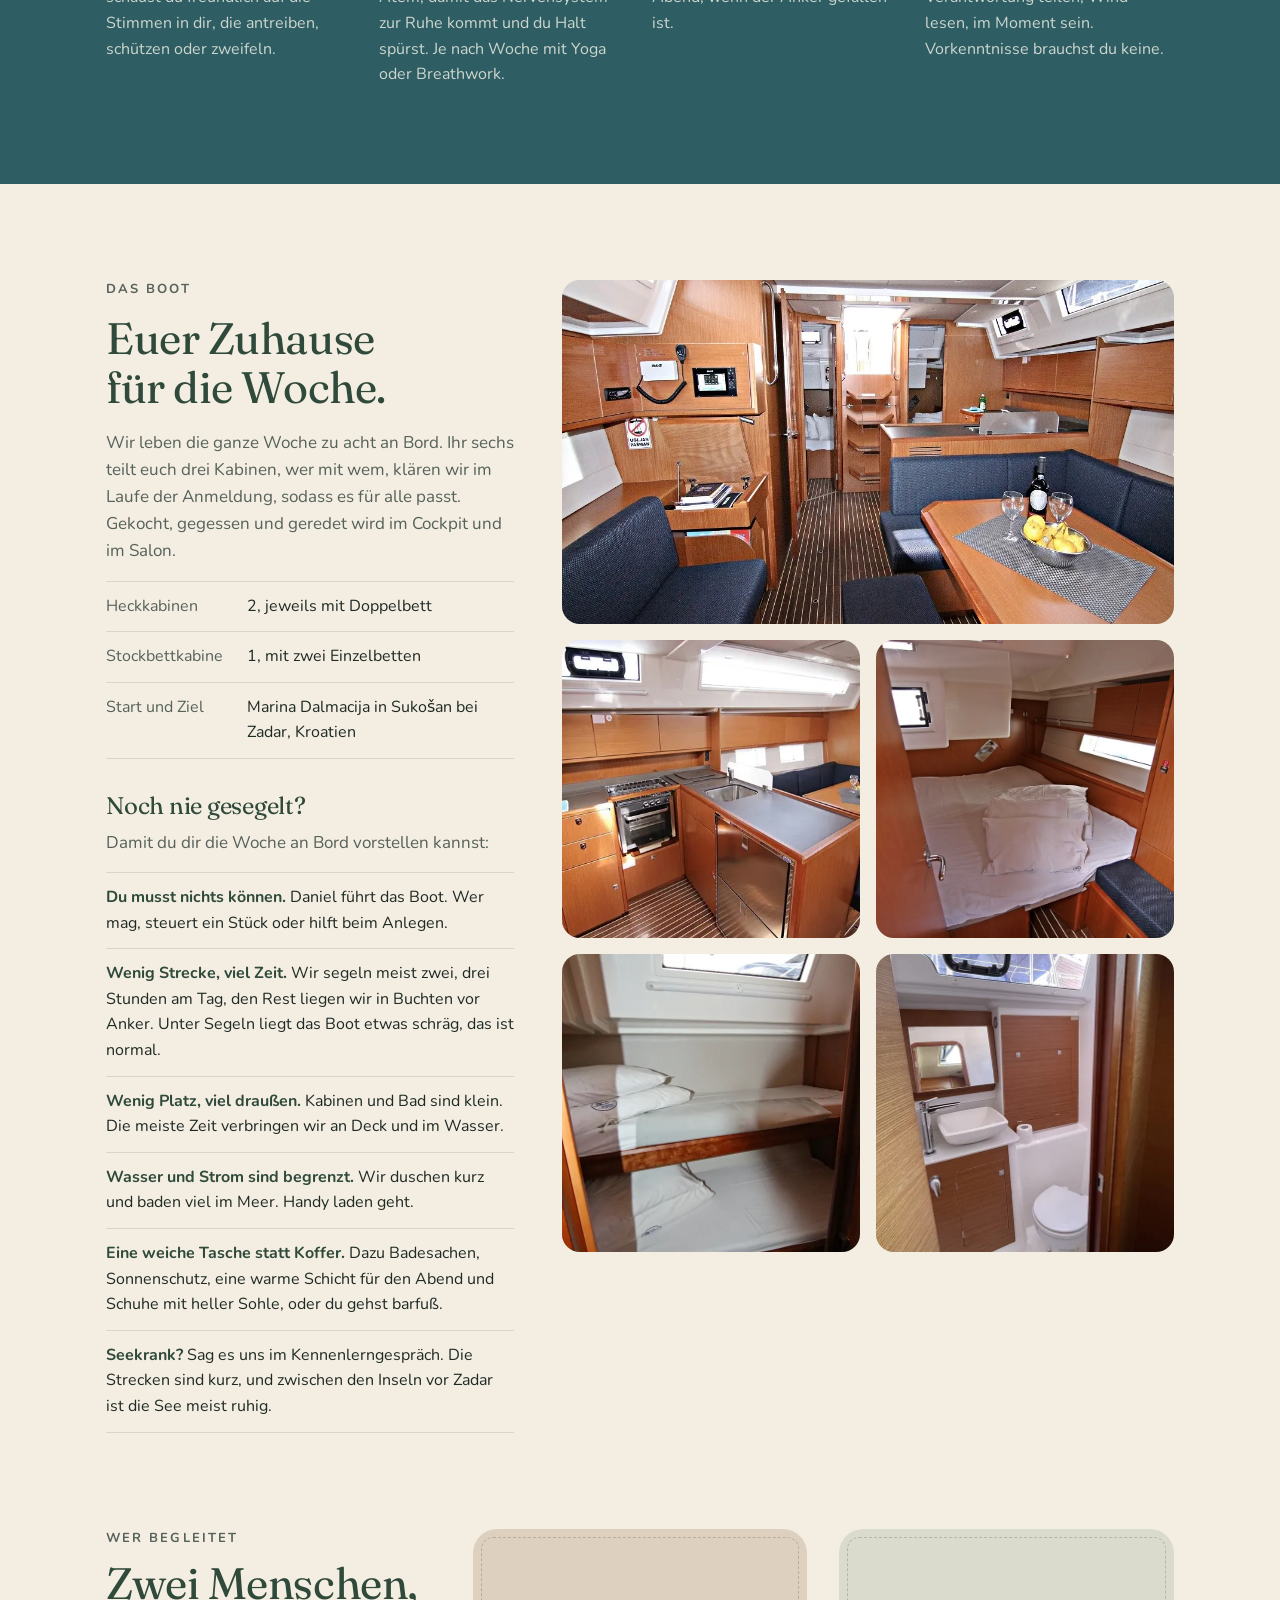
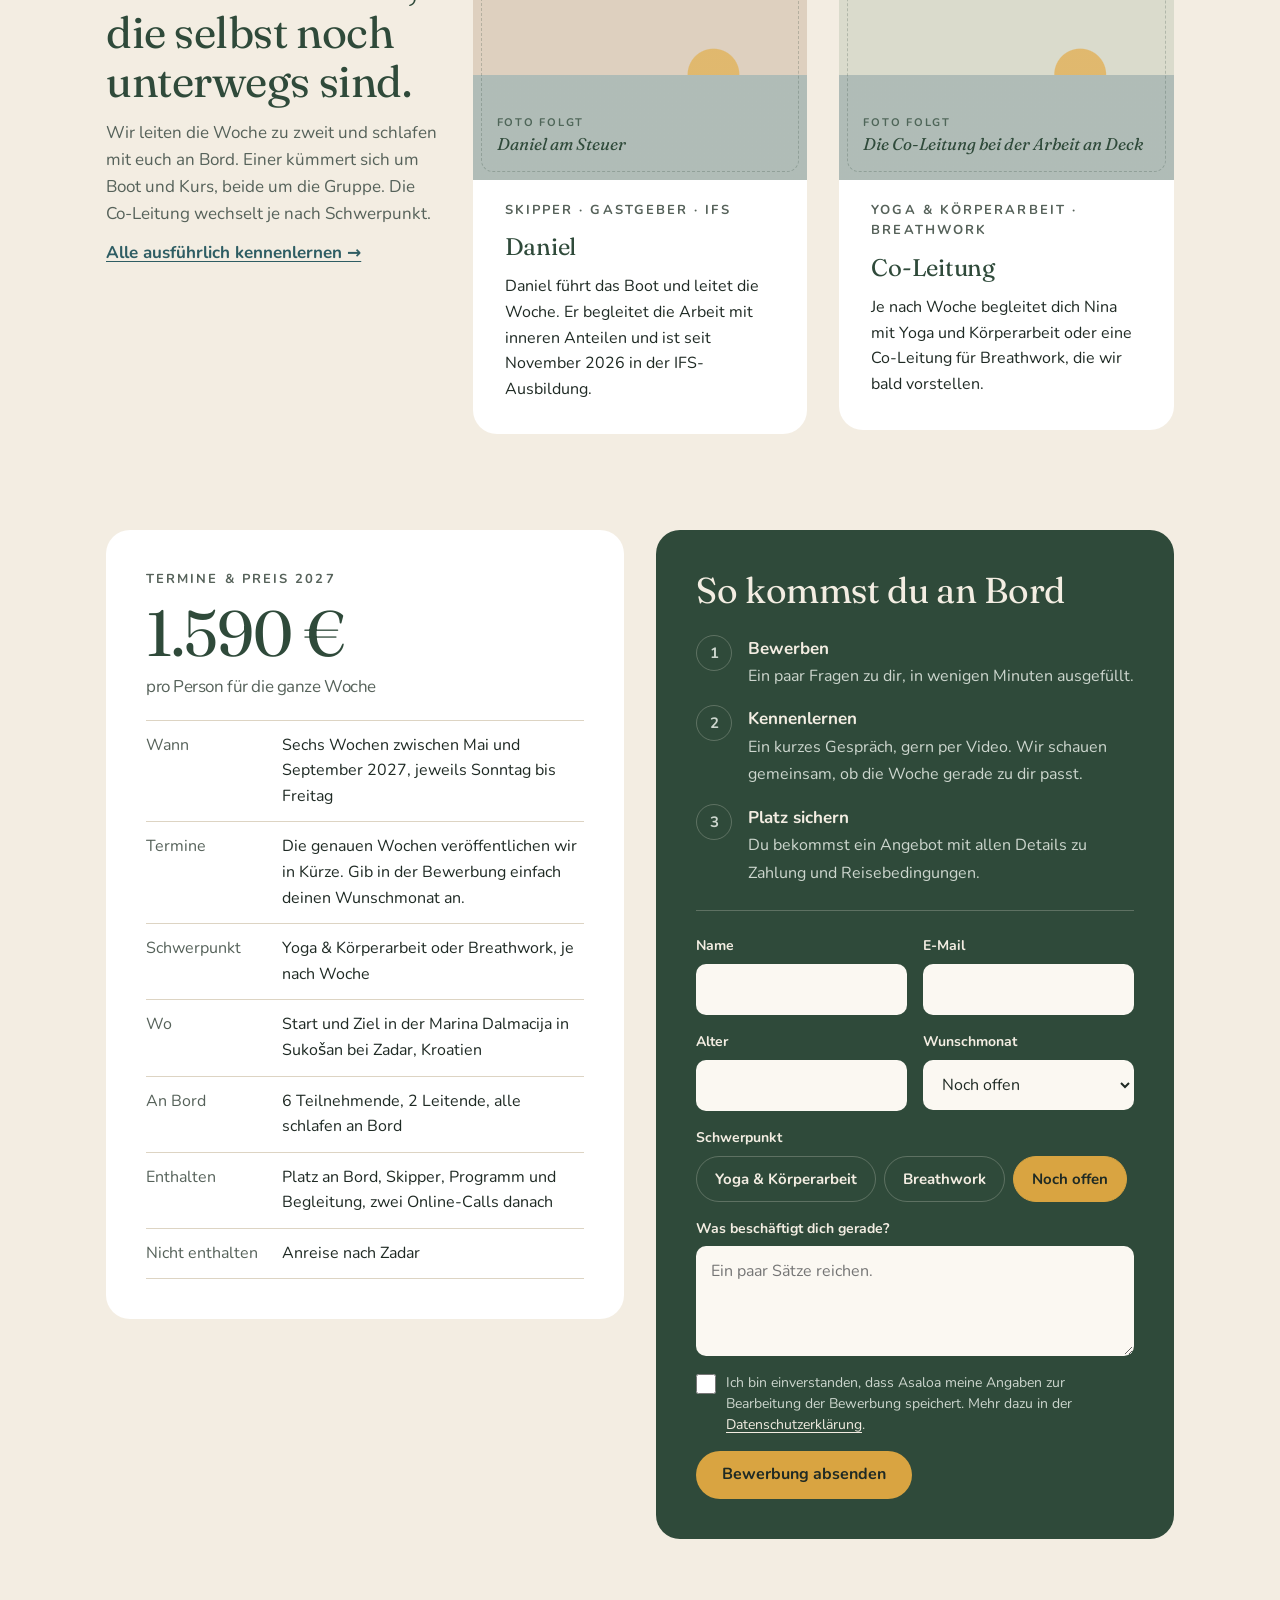
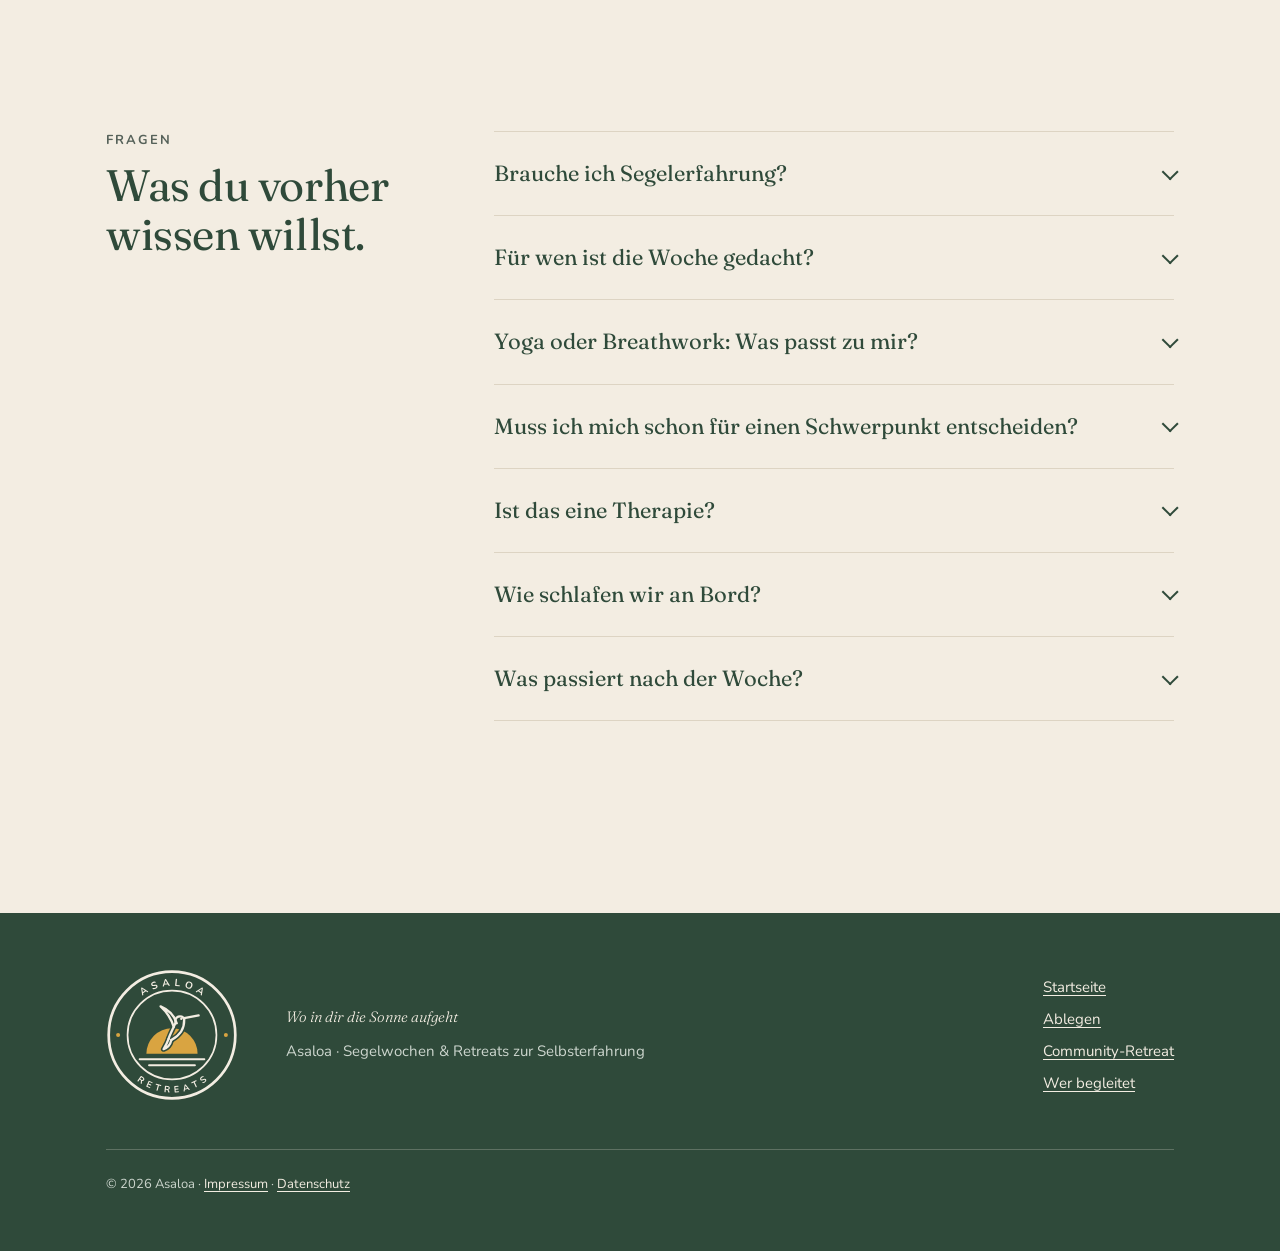
==== commit 56bf545b: "Nina als Co-Leitung Yoga & Körperarbeit: Porträts und Profil - Porträt auf Startseite (start-yoga), " ====
--- a/ablegen.html
+++ b/ablegen.html
@@ -128,8 +128,8 @@
             <p class="fits">Passt zu dir, wenn du gern in Bewegung bist und über den Körper zur Ruhe kommst.</p>
             <a class="btn btn-line" href="#bewerben" data-variante="Yoga und Körperarbeit">Mit diesem Schwerpunkt bewerben</a>
             <div class="host">
-              <figure class="bild r-1x1 mini" data-bild="ablegen-host-yoga"><div class="bild-platz" role="img" aria-label="Platzhalter für ein Foto: Porträt Co-Leitung Yoga"><span class="bild-tag">Foto folgt</span><span class="bild-motiv">Porträt Co-Leitung Yoga</span></div></figure>
-              <div><strong>Co-Leitung Yoga &amp; Körperarbeit</strong><span>Stellen wir bald vor · <a class="more" href="wer-begleitet.html#yoga">Mehr über sie</a></span></div>
+              <figure class="bild r-1x1 mini" data-bild="ablegen-host-yoga"><img src="img/ablegen-host-yoga.webp" alt="Porträt von Nina, Co-Leitung Yoga &amp; Körperarbeit" width="320" height="320" loading="lazy"></figure>
+              <div><strong>Nina</strong><span>Yogalehrerin und Yogatherapeutin · <a class="more" href="wer-begleitet.html#yoga">Mehr über sie</a></span></div>
             </div>
           </div>
         </article>
@@ -236,7 +236,7 @@
         <figure class="bild r-4x3" data-bild="ablegen-team-co"><div class="bild-platz" role="img" aria-label="Platzhalter für ein Foto: Die Co-Leitung bei der Arbeit an Deck"><span class="bild-tag">Foto folgt</span><span class="bild-motiv">Die Co-Leitung bei der Arbeit an Deck</span></div></figure>
         <span class="role">Yoga &amp; Körperarbeit · Breathwork</span>
         <h3>Co-Leitung</h3>
-        <p>Je nach Woche begleitet dich eine Co-Leitung mit Erfahrung in Yoga und Körperarbeit oder in Breathwork. Wir stellen beide bald vor.</p>
+        <p>Je nach Woche begleitet dich Nina mit Yoga und Körperarbeit oder eine Co-Leitung für Breathwork, die wir bald vorstellen.</p>
       </div>
     </div>
   </section>
--- a/assets/asaloa.css
+++ b/assets/asaloa.css
@@ -365,7 +365,7 @@
 .profile-text .role{font-size:13px;font-weight:700;letter-spacing:.16em;text-transform:uppercase;color:var(--ink-muted)}
 .profile-block{display:flex;flex-direction:column;gap:var(--space-2);padding-top:var(--space-4);border-top:1px solid var(--line)}
 .profile-block h3{font-size:clamp(19px,2vw,22px)}
-@media (max-width: 860px){.profile{grid-template-columns:1fr;gap:var(--space-6)}.profile > .bild{position:static;max-width:440px}}
+@media (max-width: 860px){.profile{grid-template-columns:1fr;gap:var(--space-6)}.profile > .bild{position:relative;top:auto;max-width:440px}}
 
 /* Abschluss-Band */
 .cta-band{background:var(--brand-block);color:var(--ink-on-brand);border-radius:var(--radius-xl);padding:clamp(28px,5vw,56px);display:flex;flex-wrap:wrap;align-items:center;justify-content:space-between;gap:var(--space-6)}
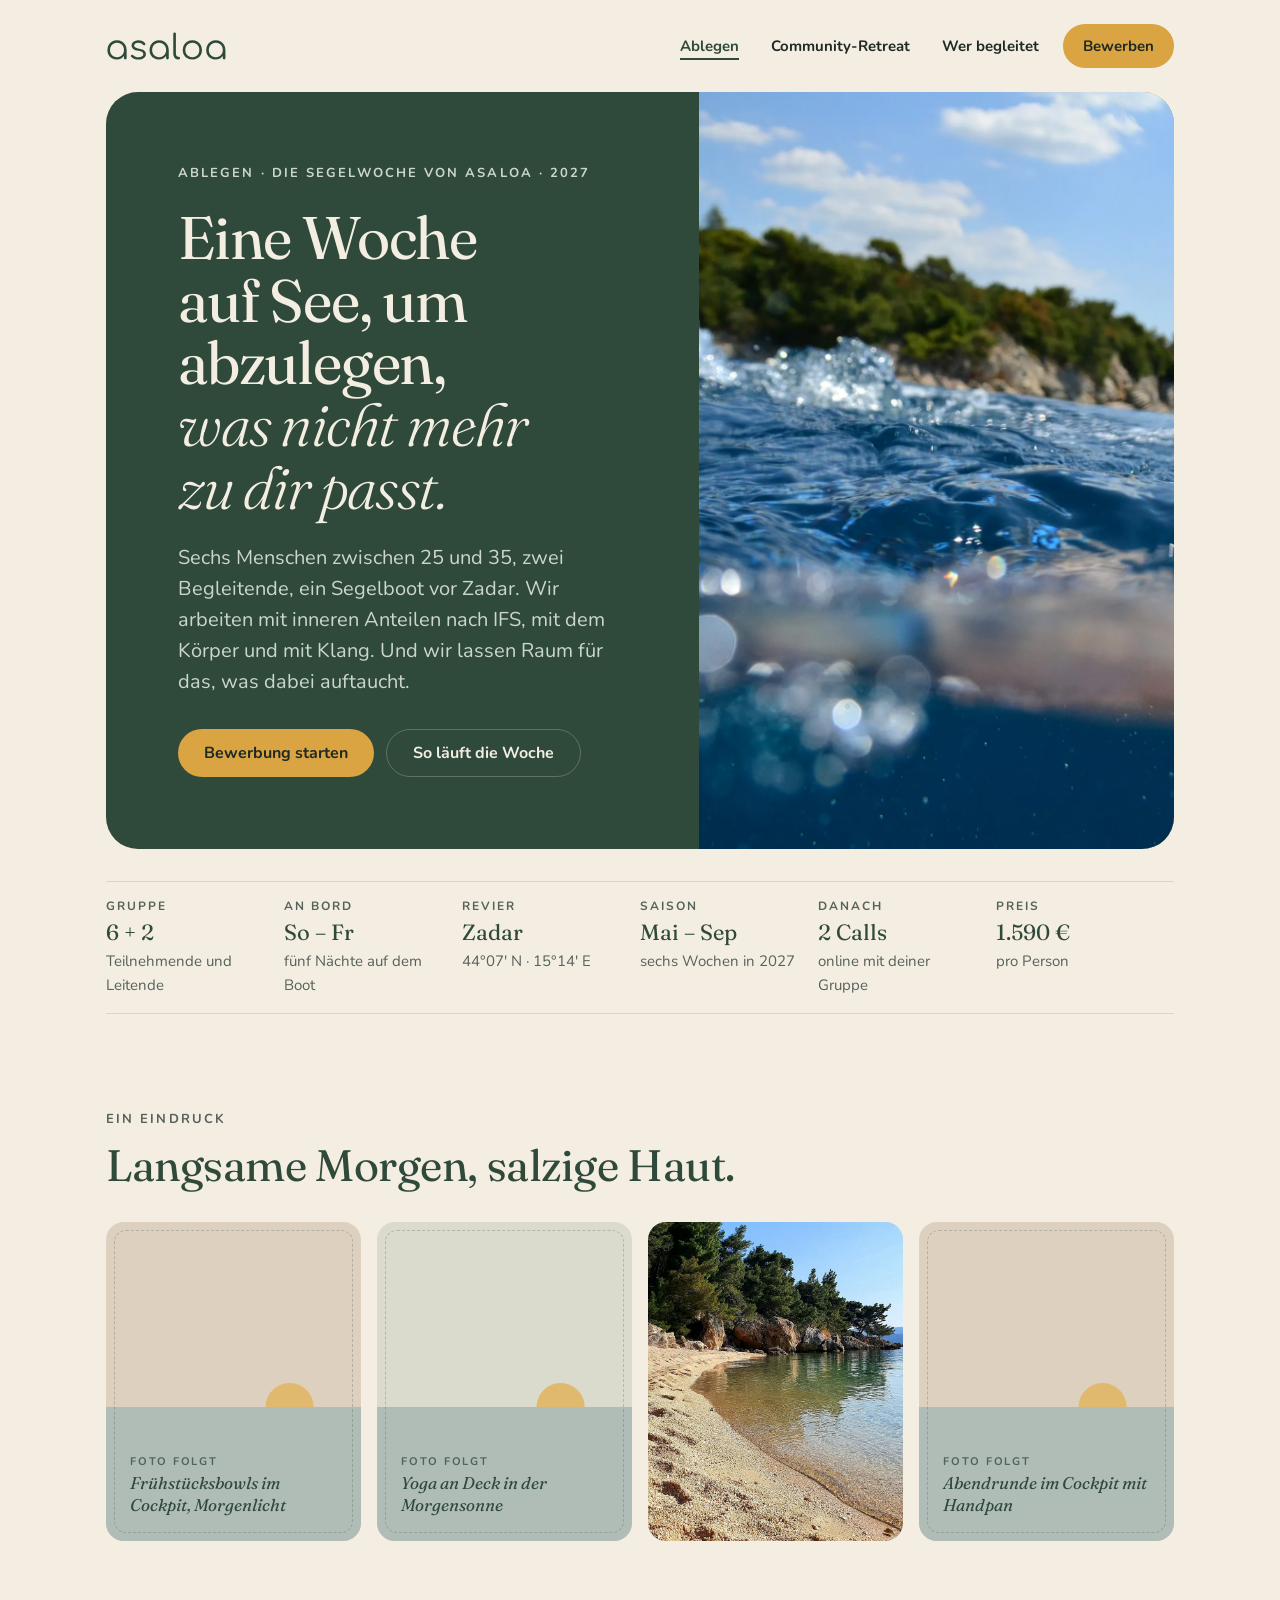
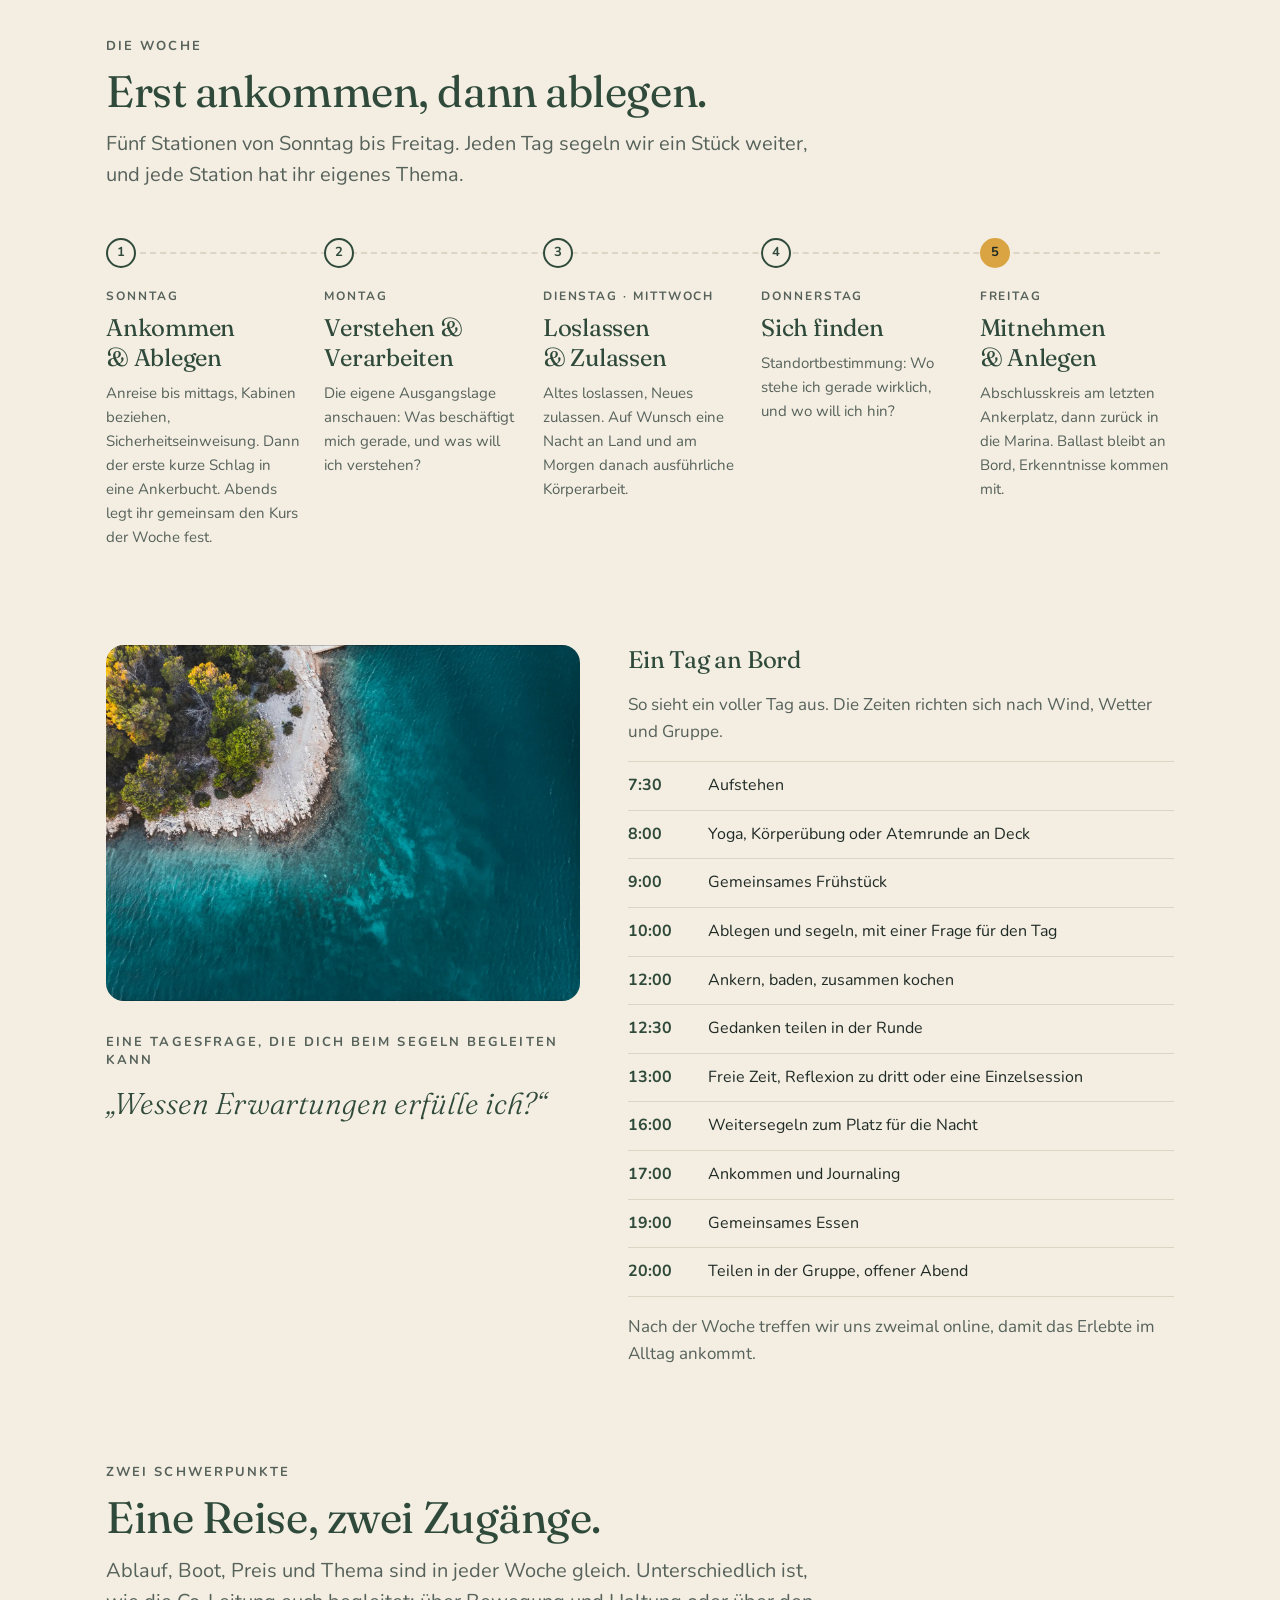
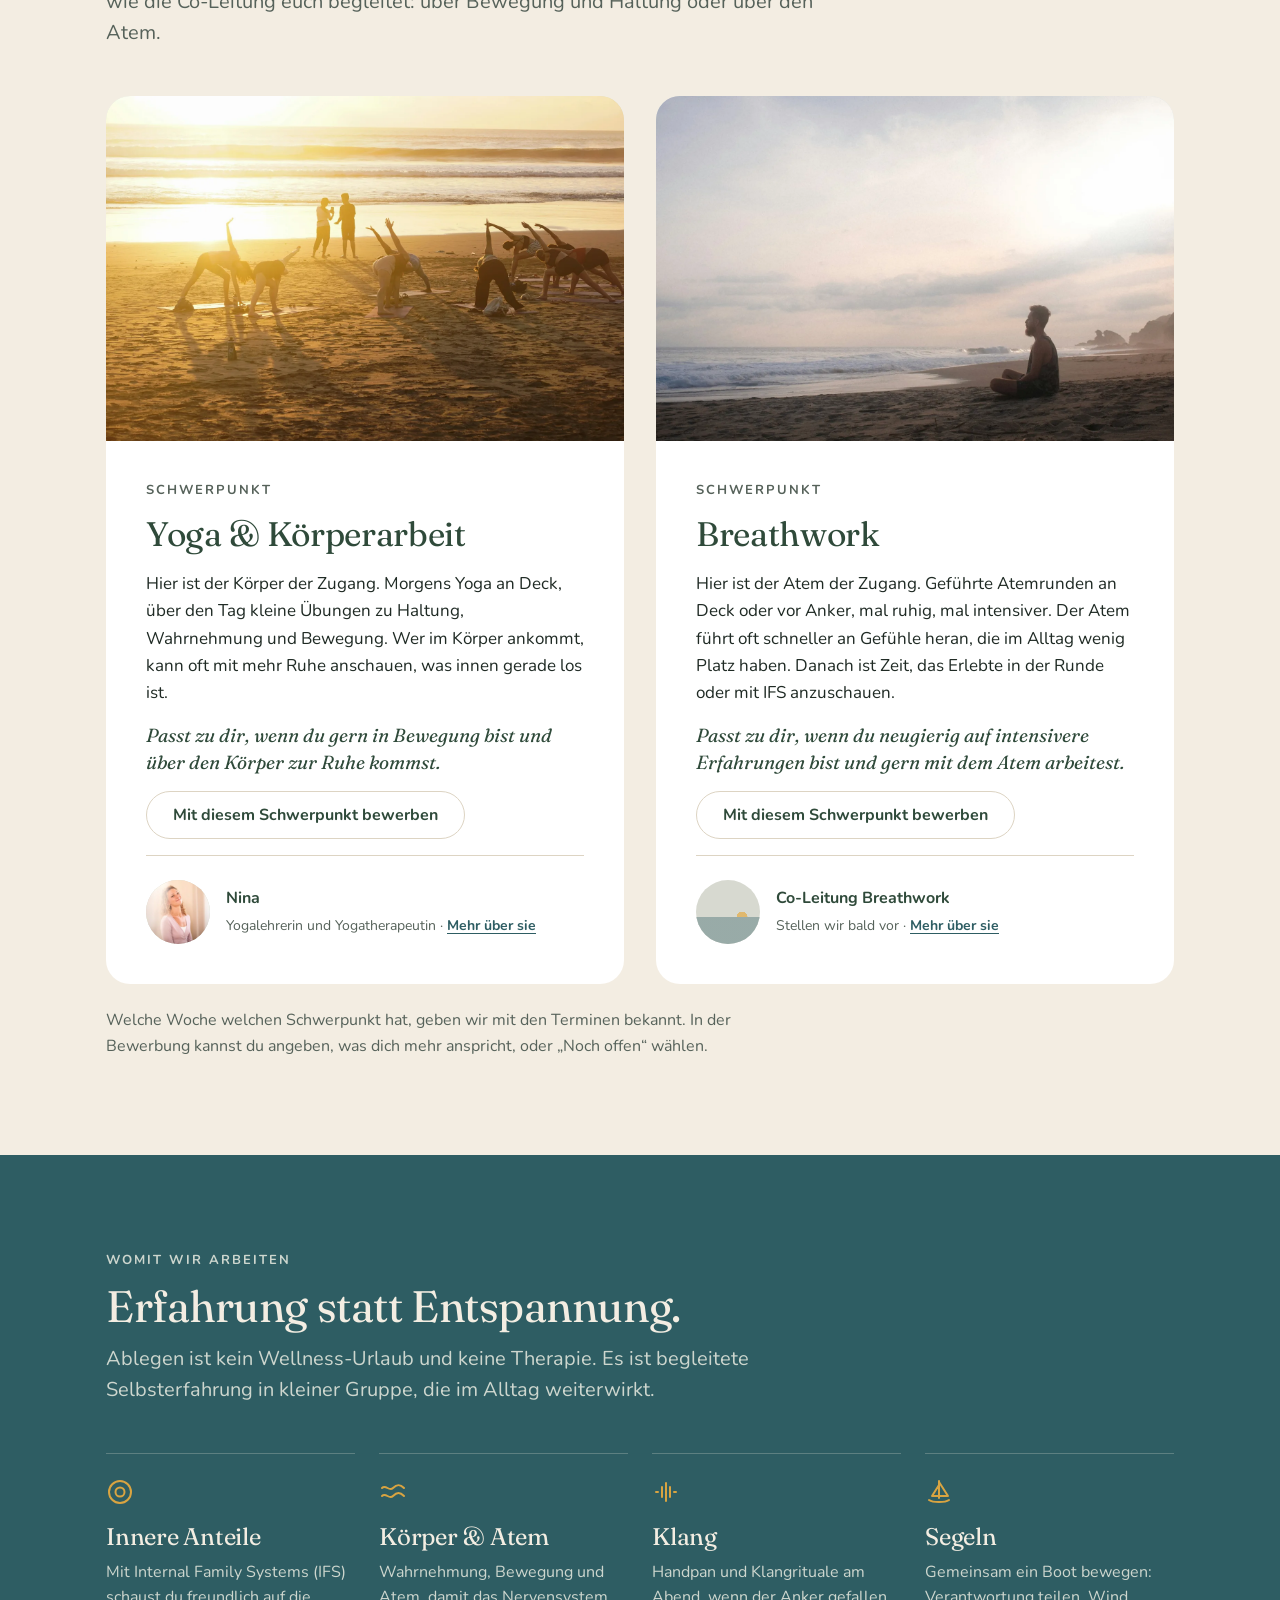
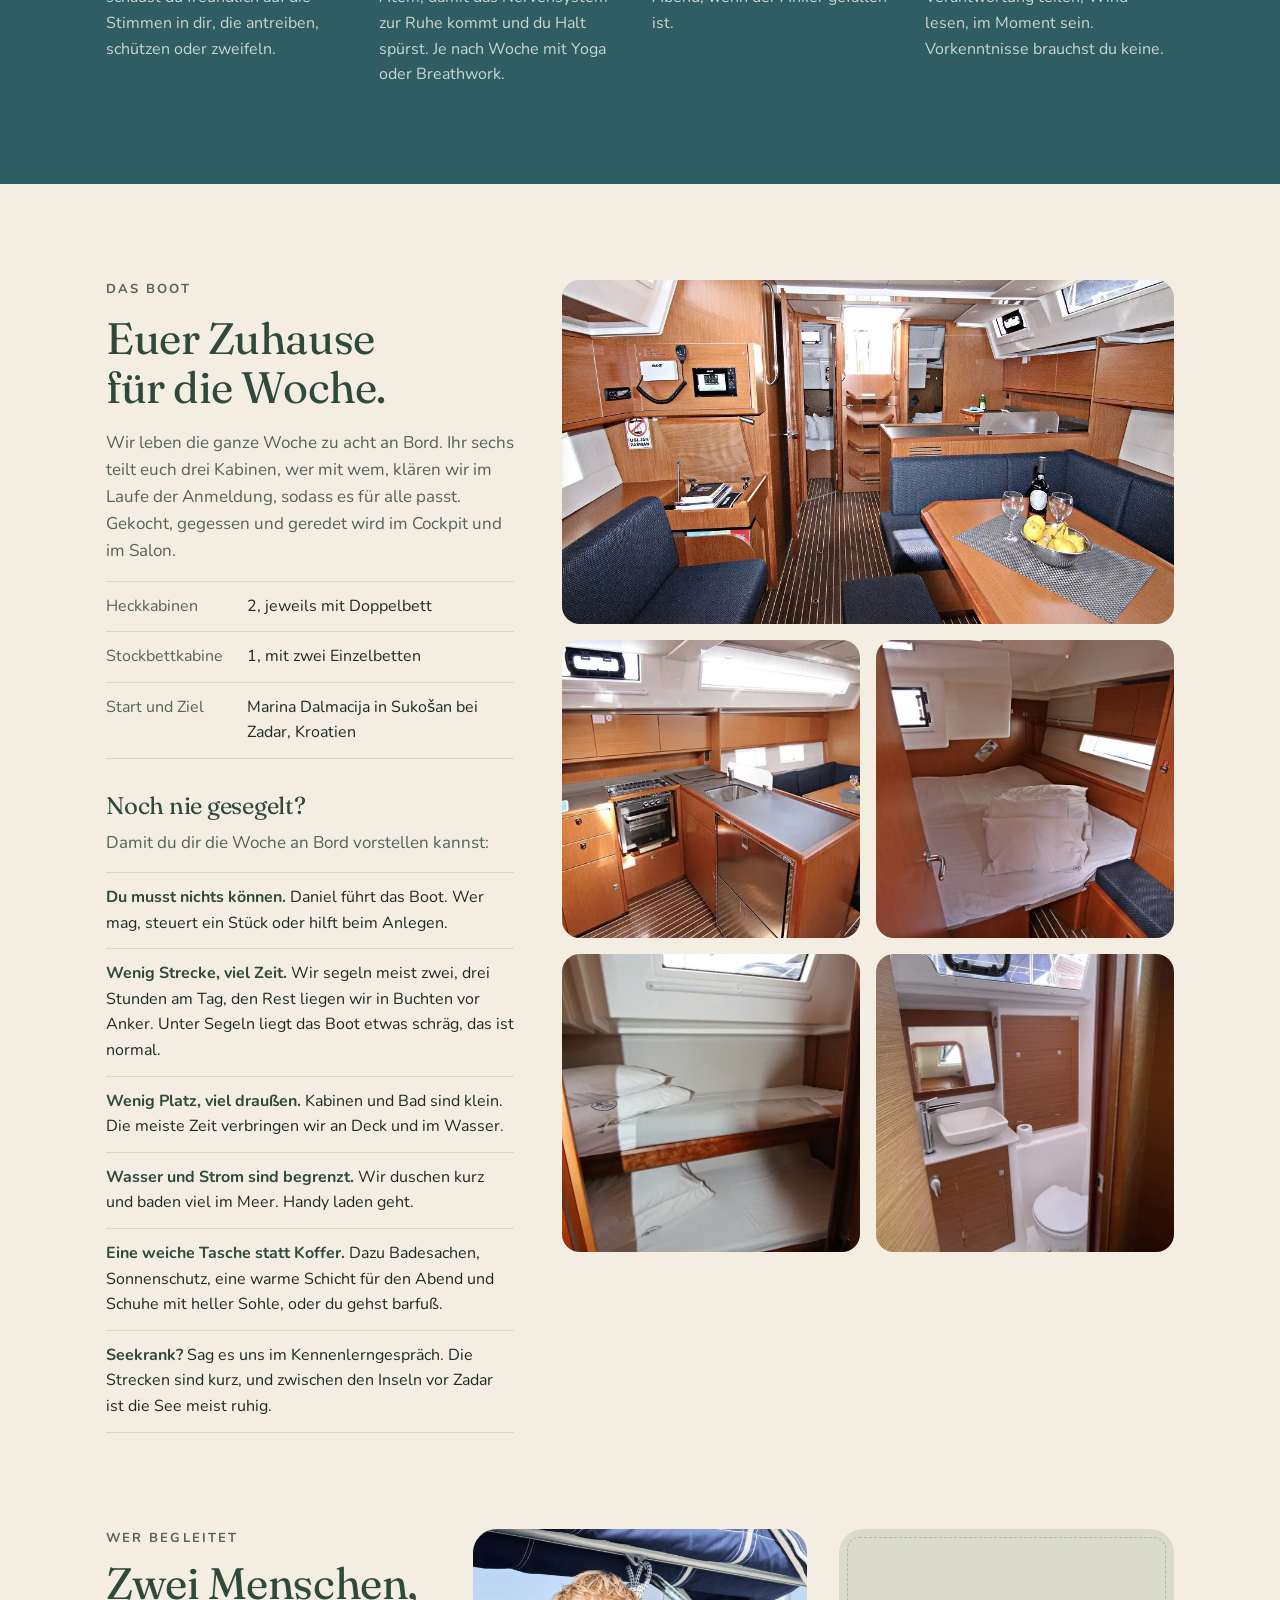
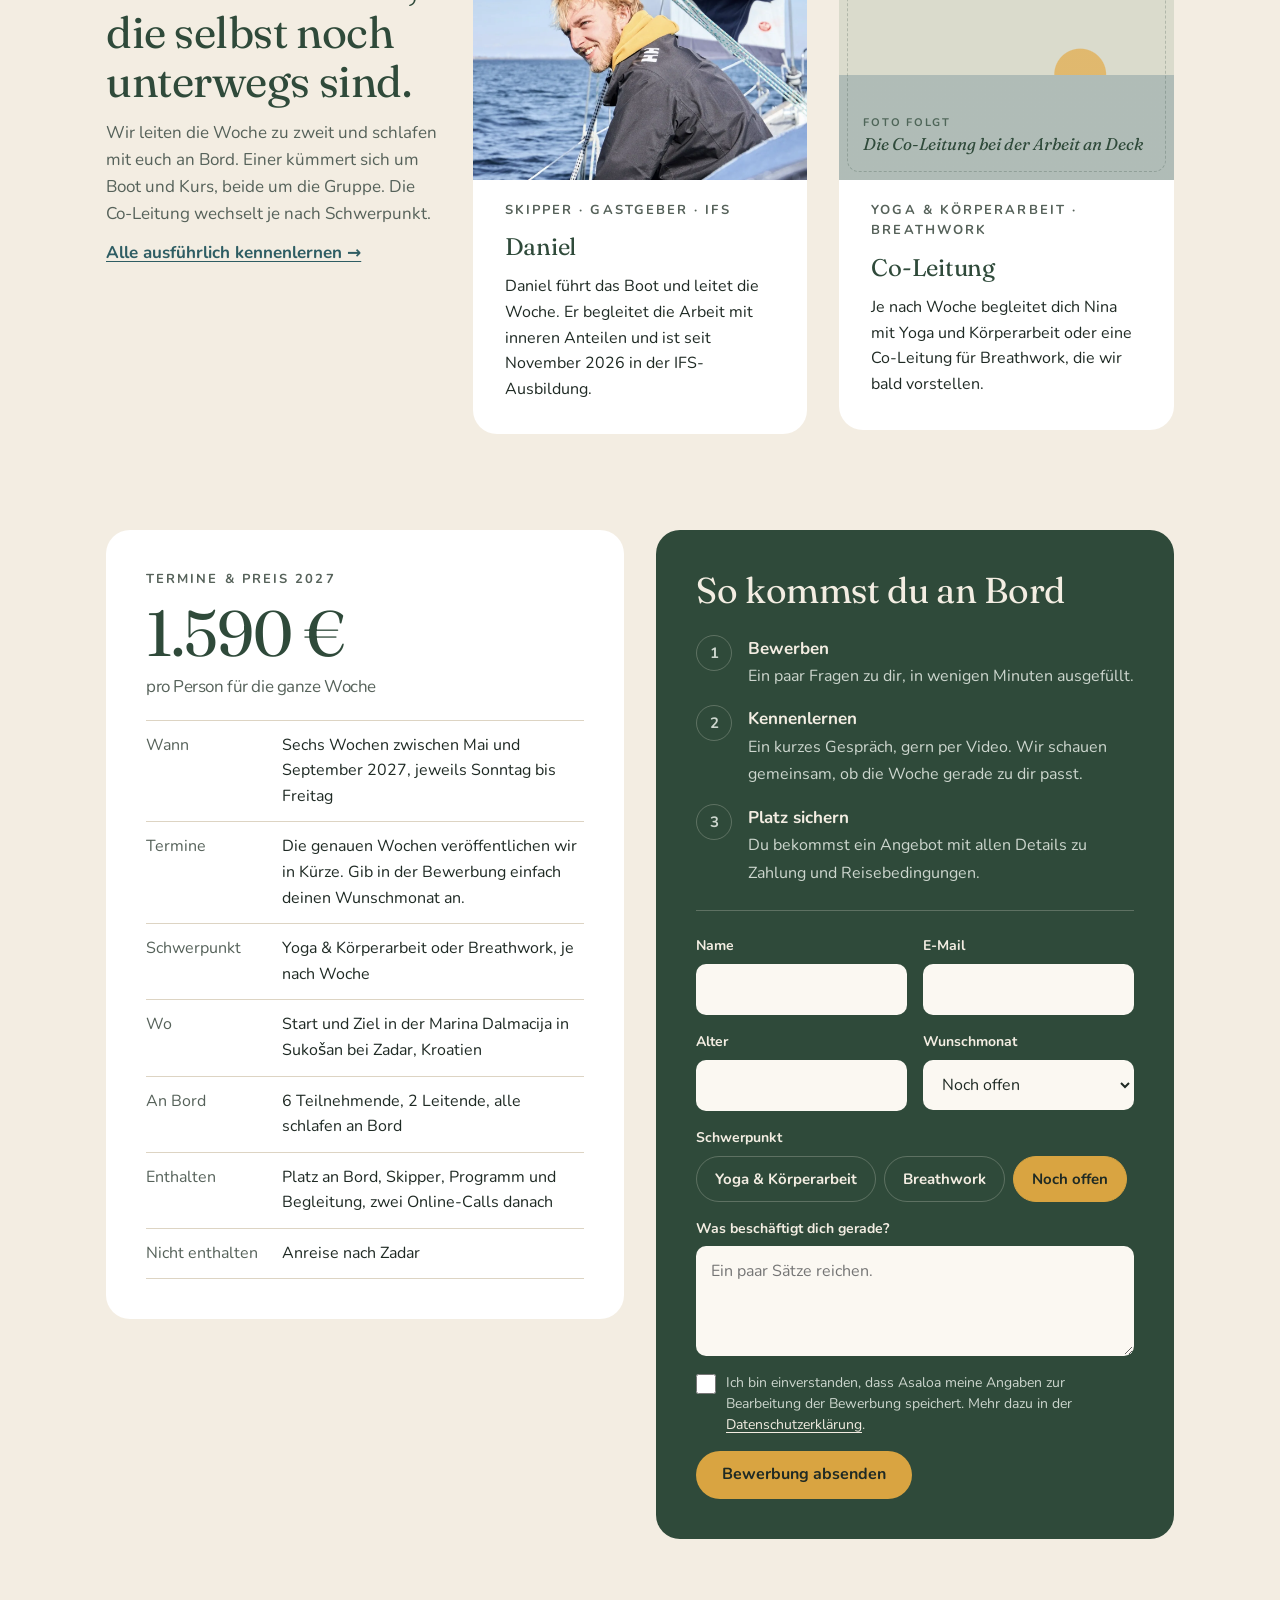
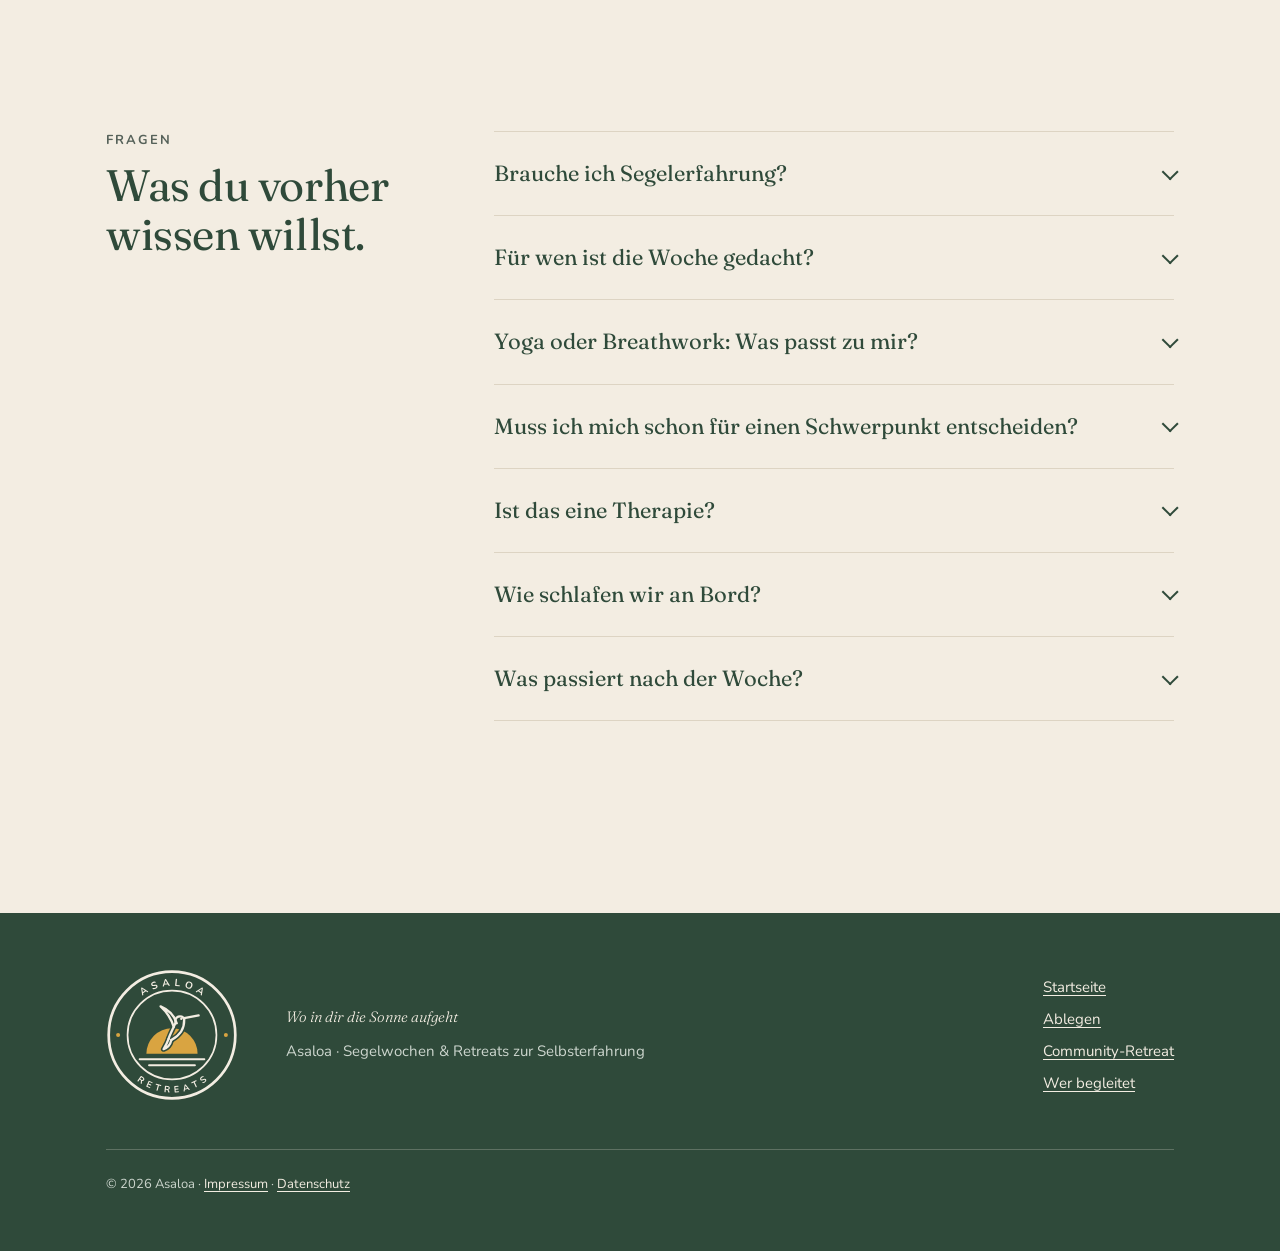
==== commit a82a26e2: "Daniels Foto auf Startseite, Team-Abschnitt und Profil start-daniel, ablegen-team-daniel, team-danie" ====
--- a/ablegen.html
+++ b/ablegen.html
@@ -227,7 +227,7 @@
         <a class="more" href="wer-begleitet.html">Alle ausführlich kennenlernen →</a>
       </div>
       <div class="person">
-        <figure class="bild r-4x3 t-holz" data-bild="ablegen-team-daniel"><div class="bild-platz" role="img" aria-label="Platzhalter für ein Foto: Daniel am Steuer"><span class="bild-tag">Foto folgt</span><span class="bild-motiv">Daniel am Steuer</span></div></figure>
+        <figure class="bild r-4x3 t-holz" data-bild="ablegen-team-daniel"><img src="img/ablegen-team-daniel.webp" alt="Daniel sitzt lachend an Deck eines Segelboots, hinter ihm das offene Meer" width="1200" height="900" loading="lazy"></figure>
         <span class="role">Skipper · Gastgeber · IFS</span>
         <h3>Daniel</h3>
         <p>Daniel führt das Boot und leitet die Woche. Er begleitet die Arbeit mit inneren Anteilen und ist seit November 2026 in der IFS-Ausbildung.</p>
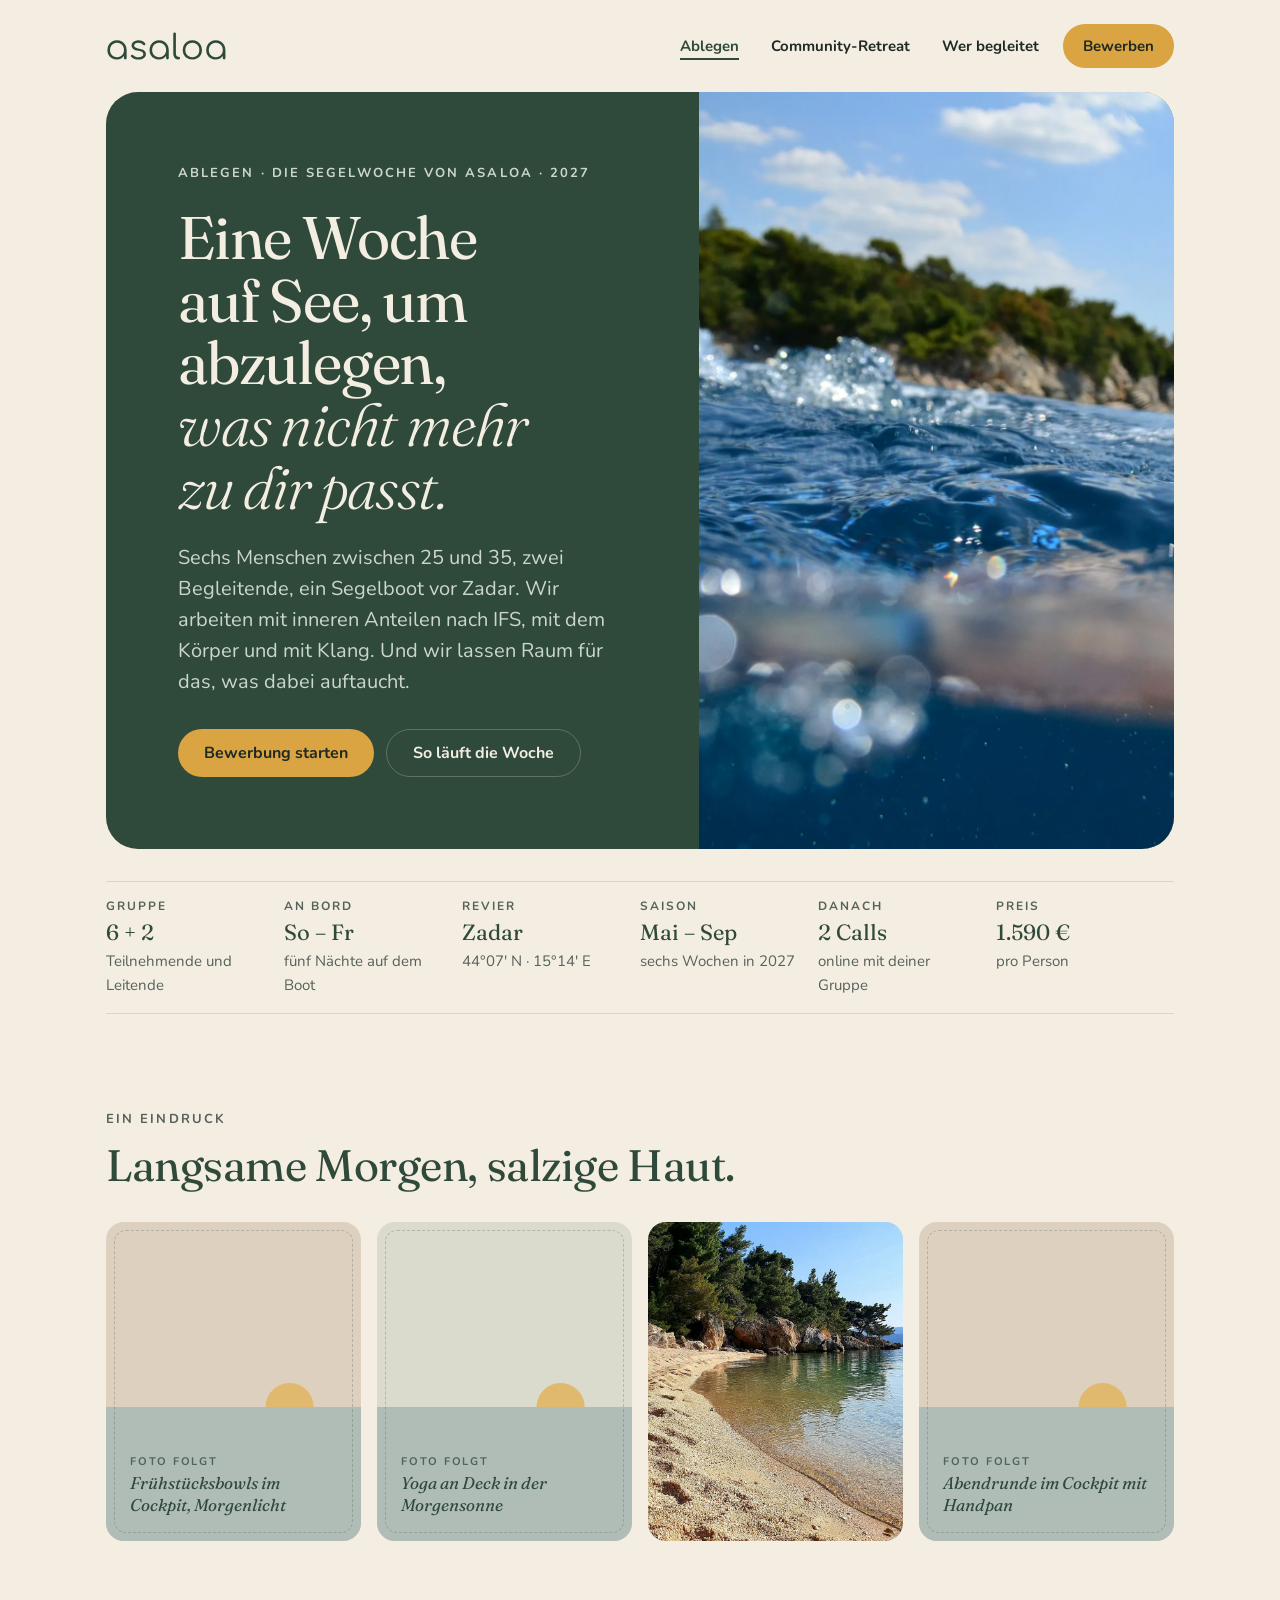
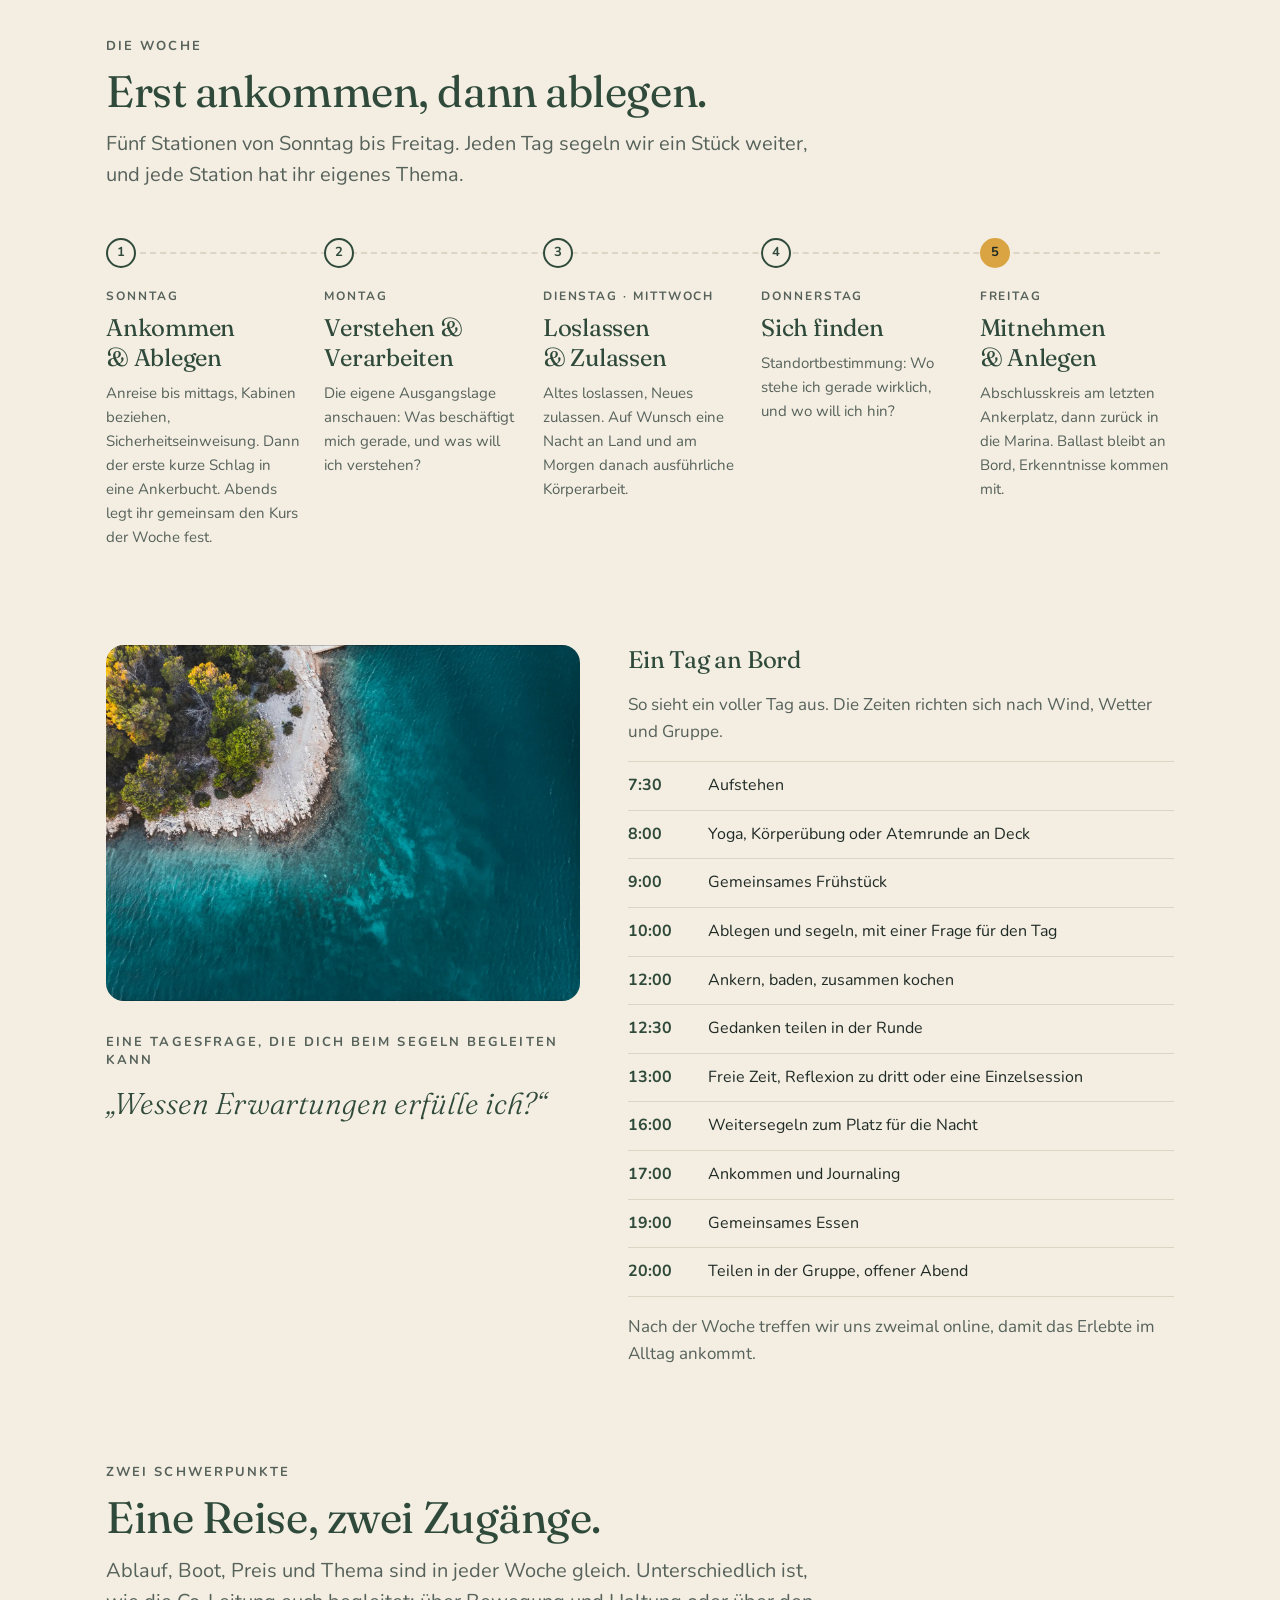
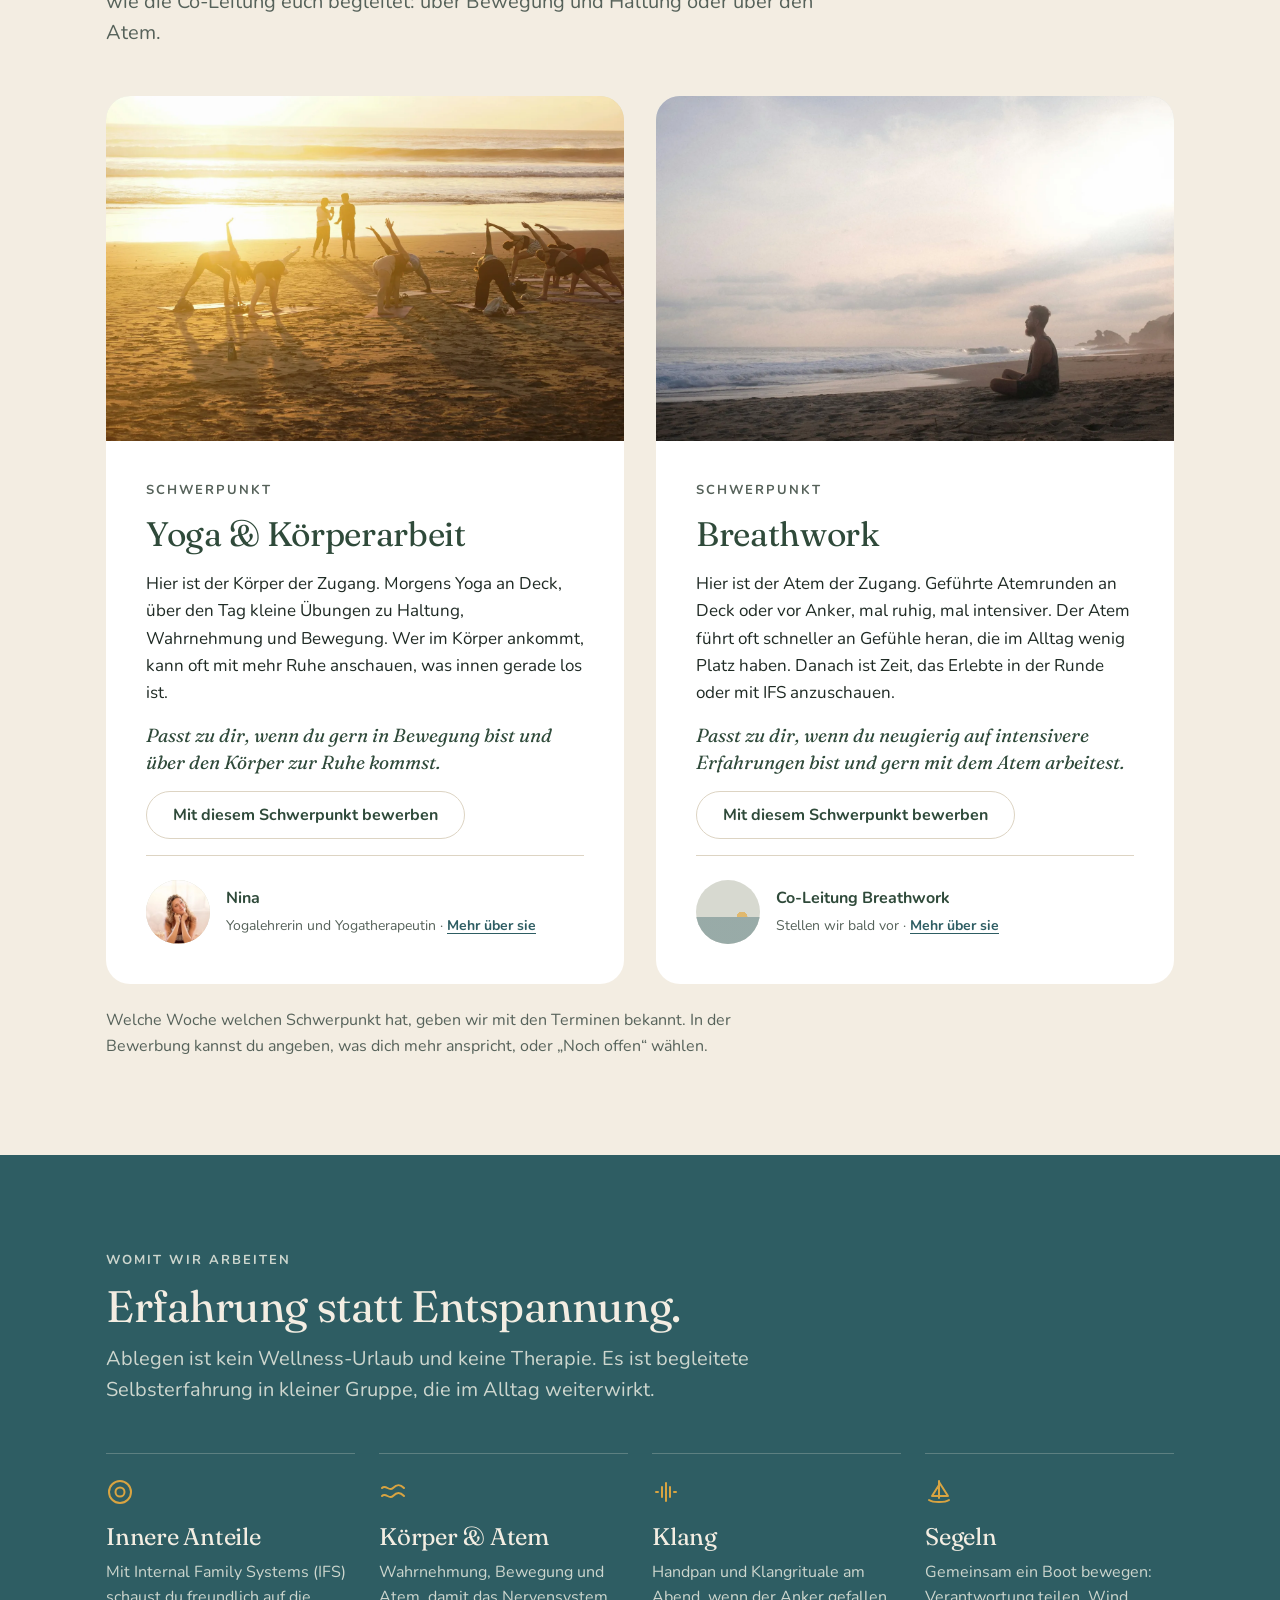
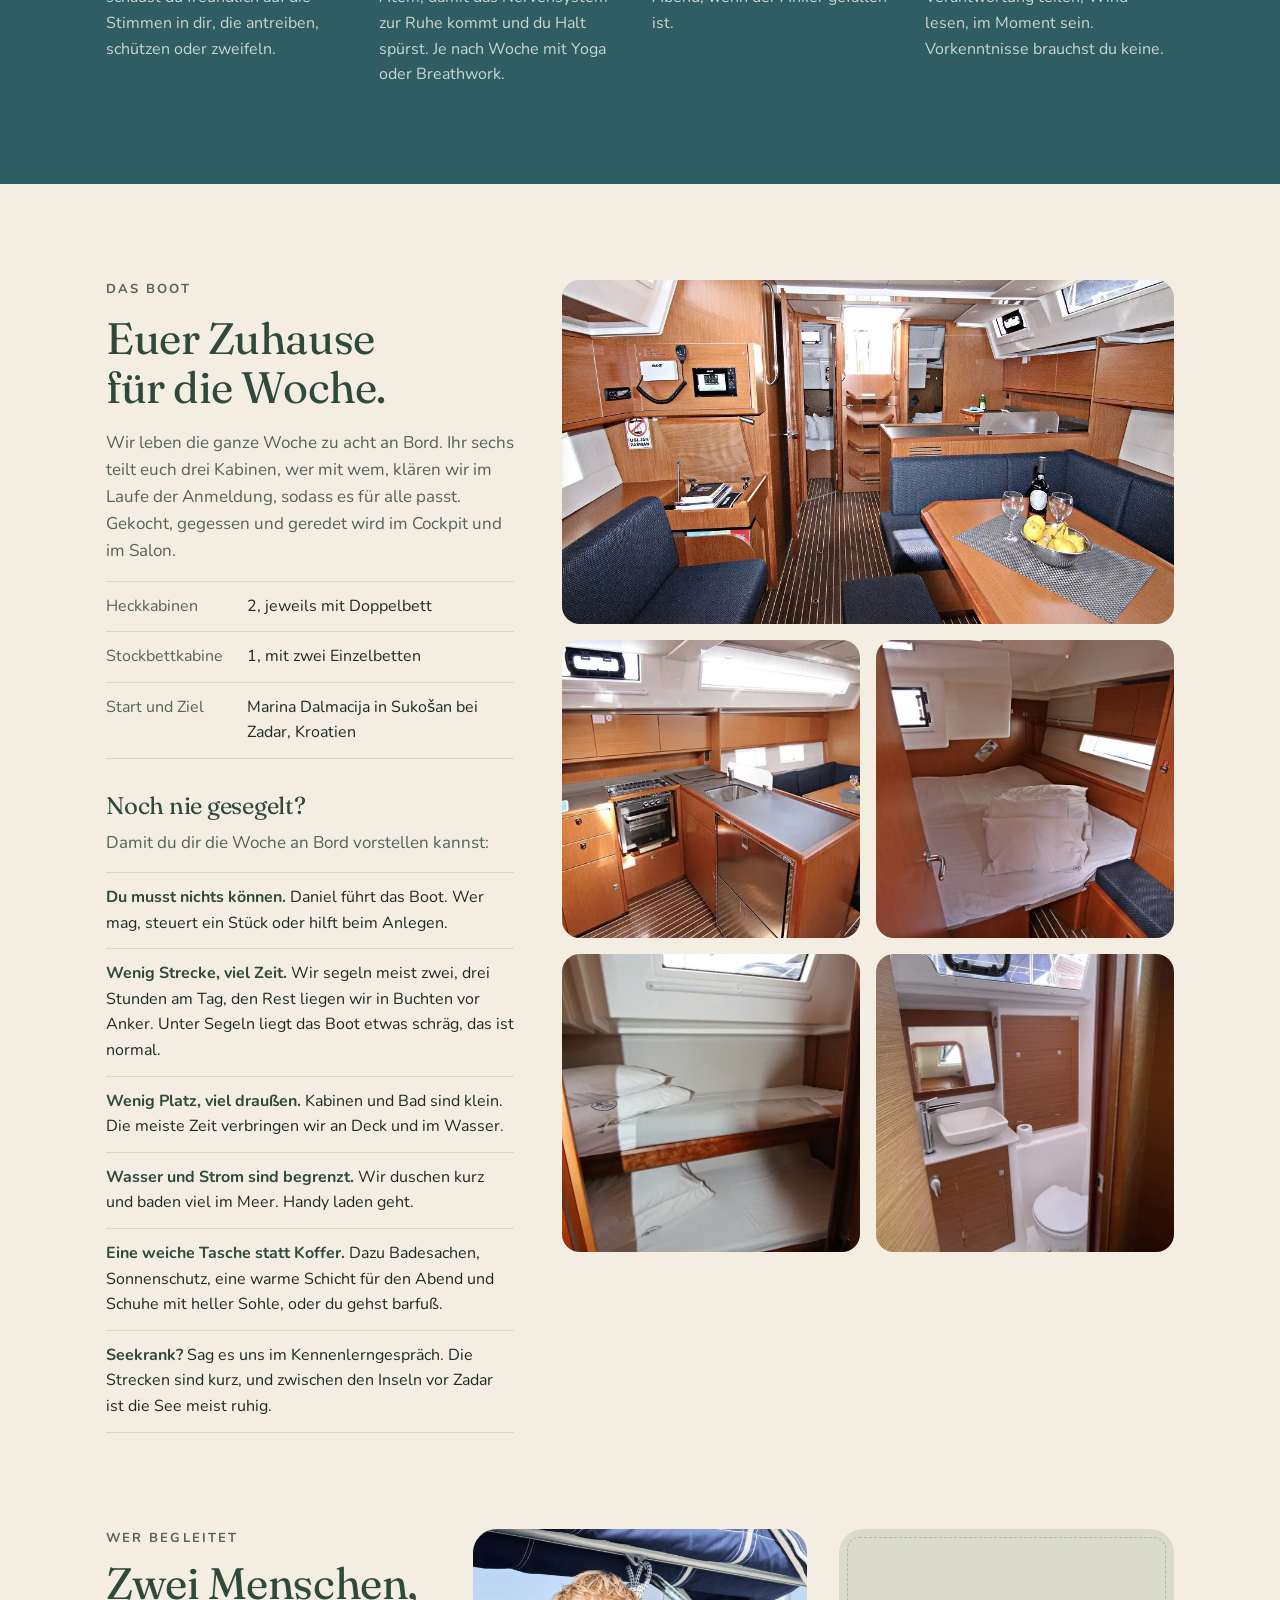
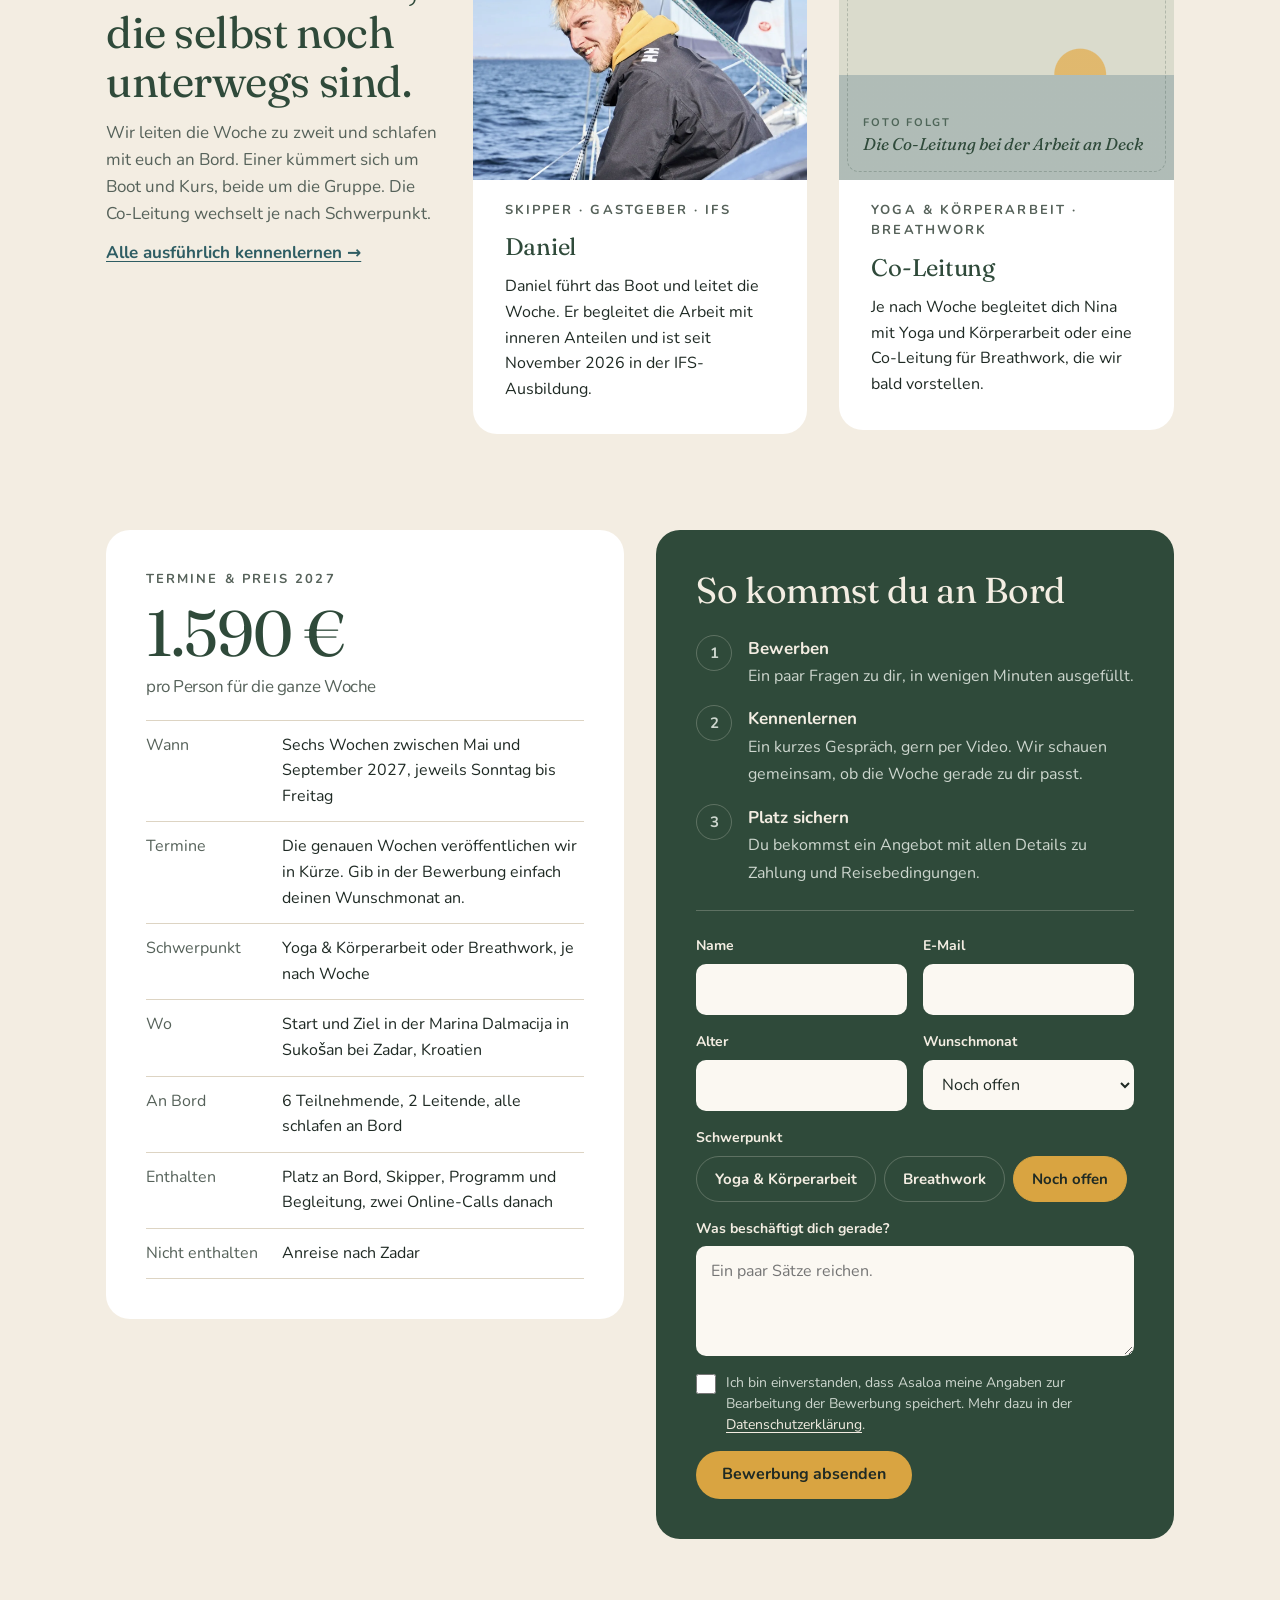
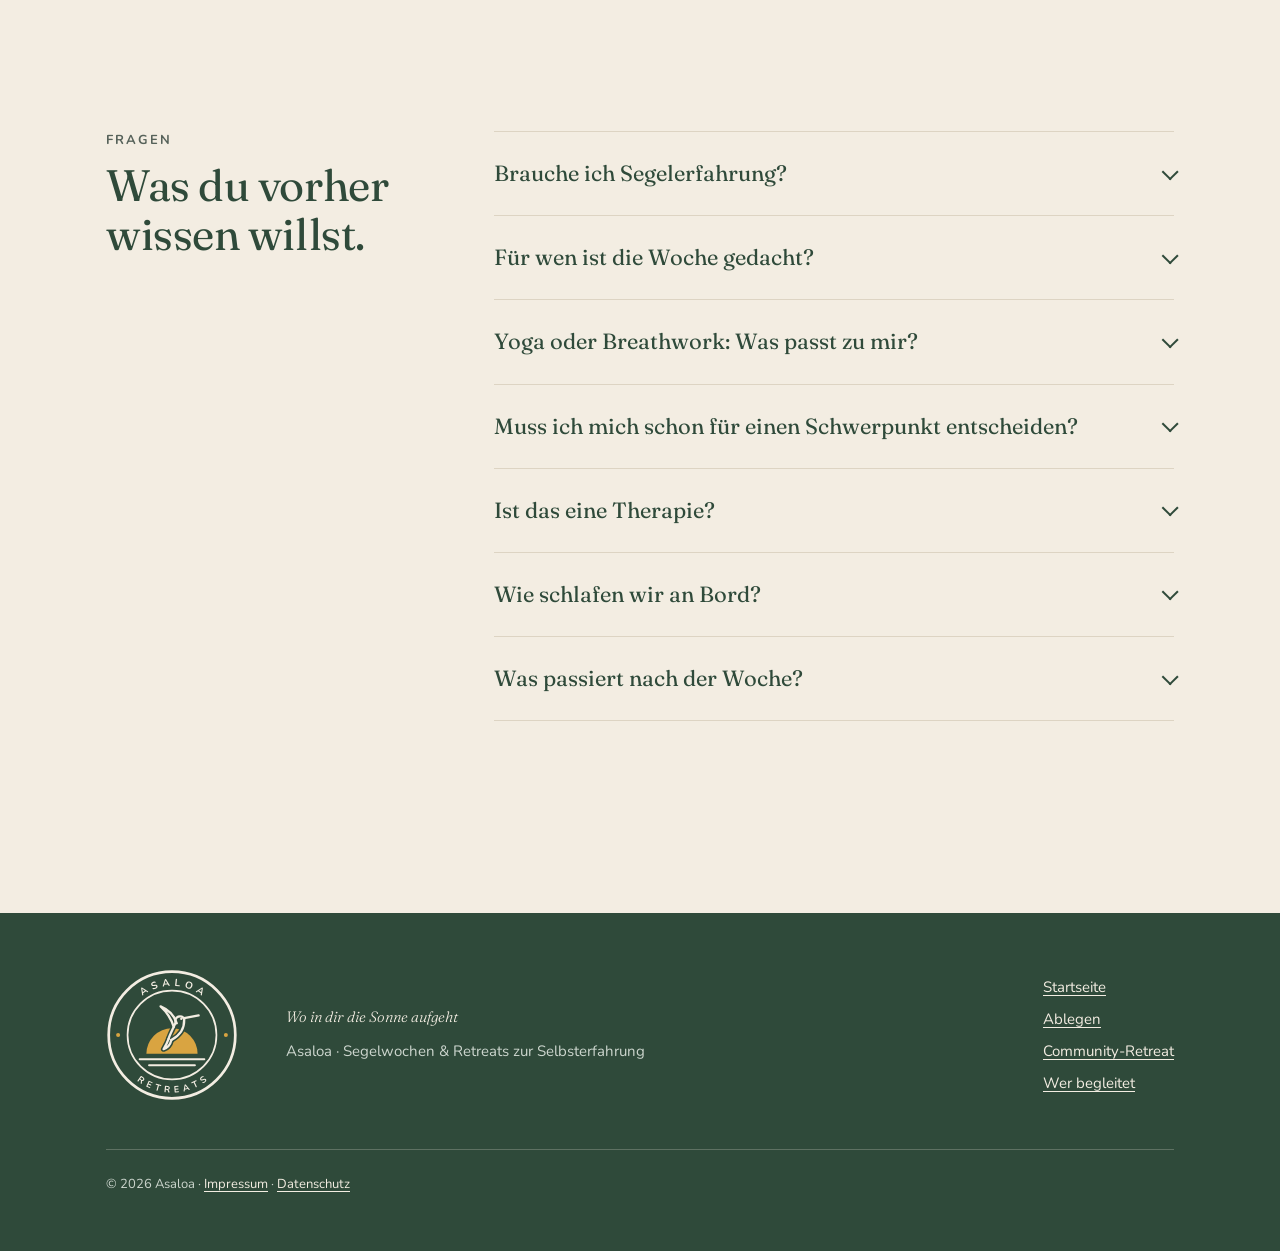
==== commit 3892697c: "Rundes Bild auf der Yoga-Karte: Nina beim Yoga (ablegen-host-yoga) Quelle: Nina_Yoga.avif aus dem Dr" ====
--- a/ablegen.html
+++ b/ablegen.html
@@ -128,7 +128,7 @@
             <p class="fits">Passt zu dir, wenn du gern in Bewegung bist und über den Körper zur Ruhe kommst.</p>
             <a class="btn btn-line" href="#bewerben" data-variante="Yoga und Körperarbeit">Mit diesem Schwerpunkt bewerben</a>
             <div class="host">
-              <figure class="bild r-1x1 mini" data-bild="ablegen-host-yoga"><img src="img/ablegen-host-yoga.webp" alt="Porträt von Nina, Co-Leitung Yoga &amp; Körperarbeit" width="320" height="320" loading="lazy"></figure>
+              <figure class="bild r-1x1 mini" data-bild="ablegen-host-yoga"><img src="img/ablegen-host-yoga.webp" alt="Nina beim Yoga, lächelnd auf der Matte" width="320" height="320" loading="lazy"></figure>
               <div><strong>Nina</strong><span>Yogalehrerin und Yogatherapeutin · <a class="more" href="wer-begleitet.html#yoga">Mehr über sie</a></span></div>
             </div>
           </div>
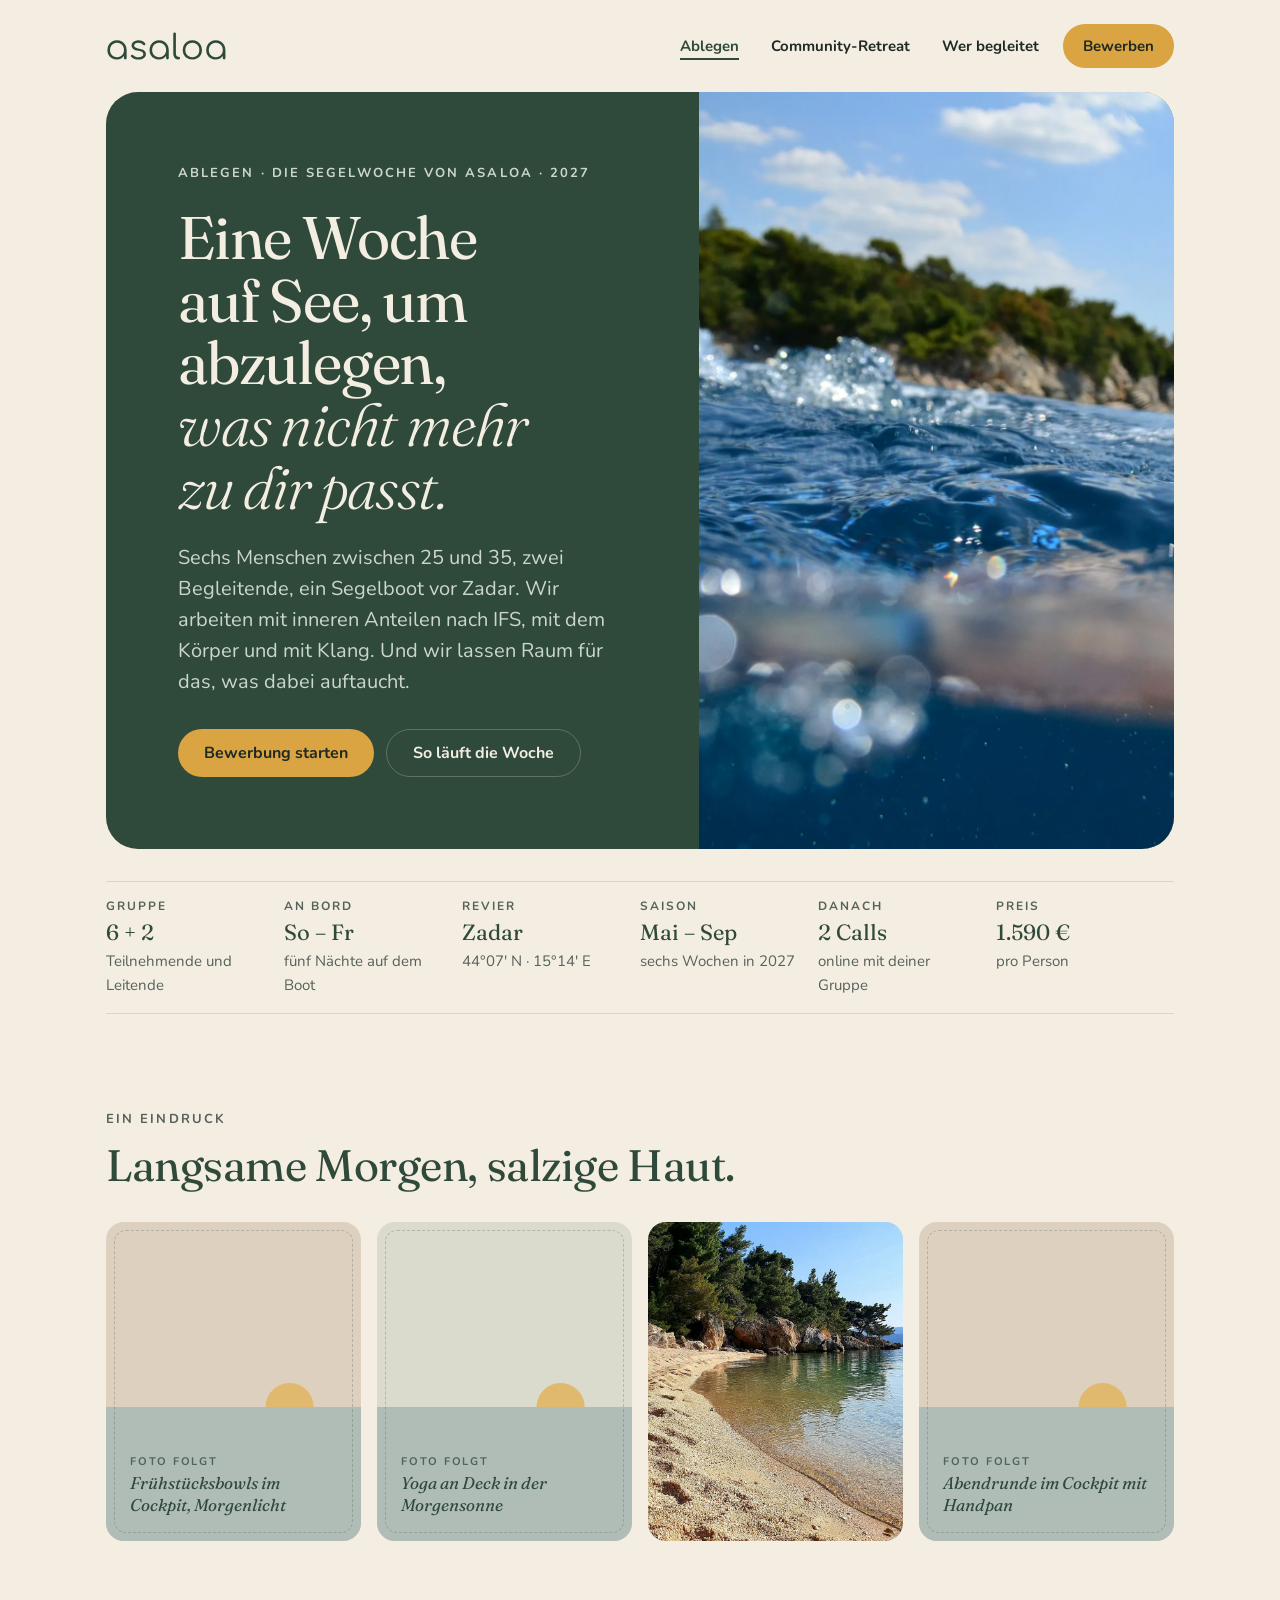
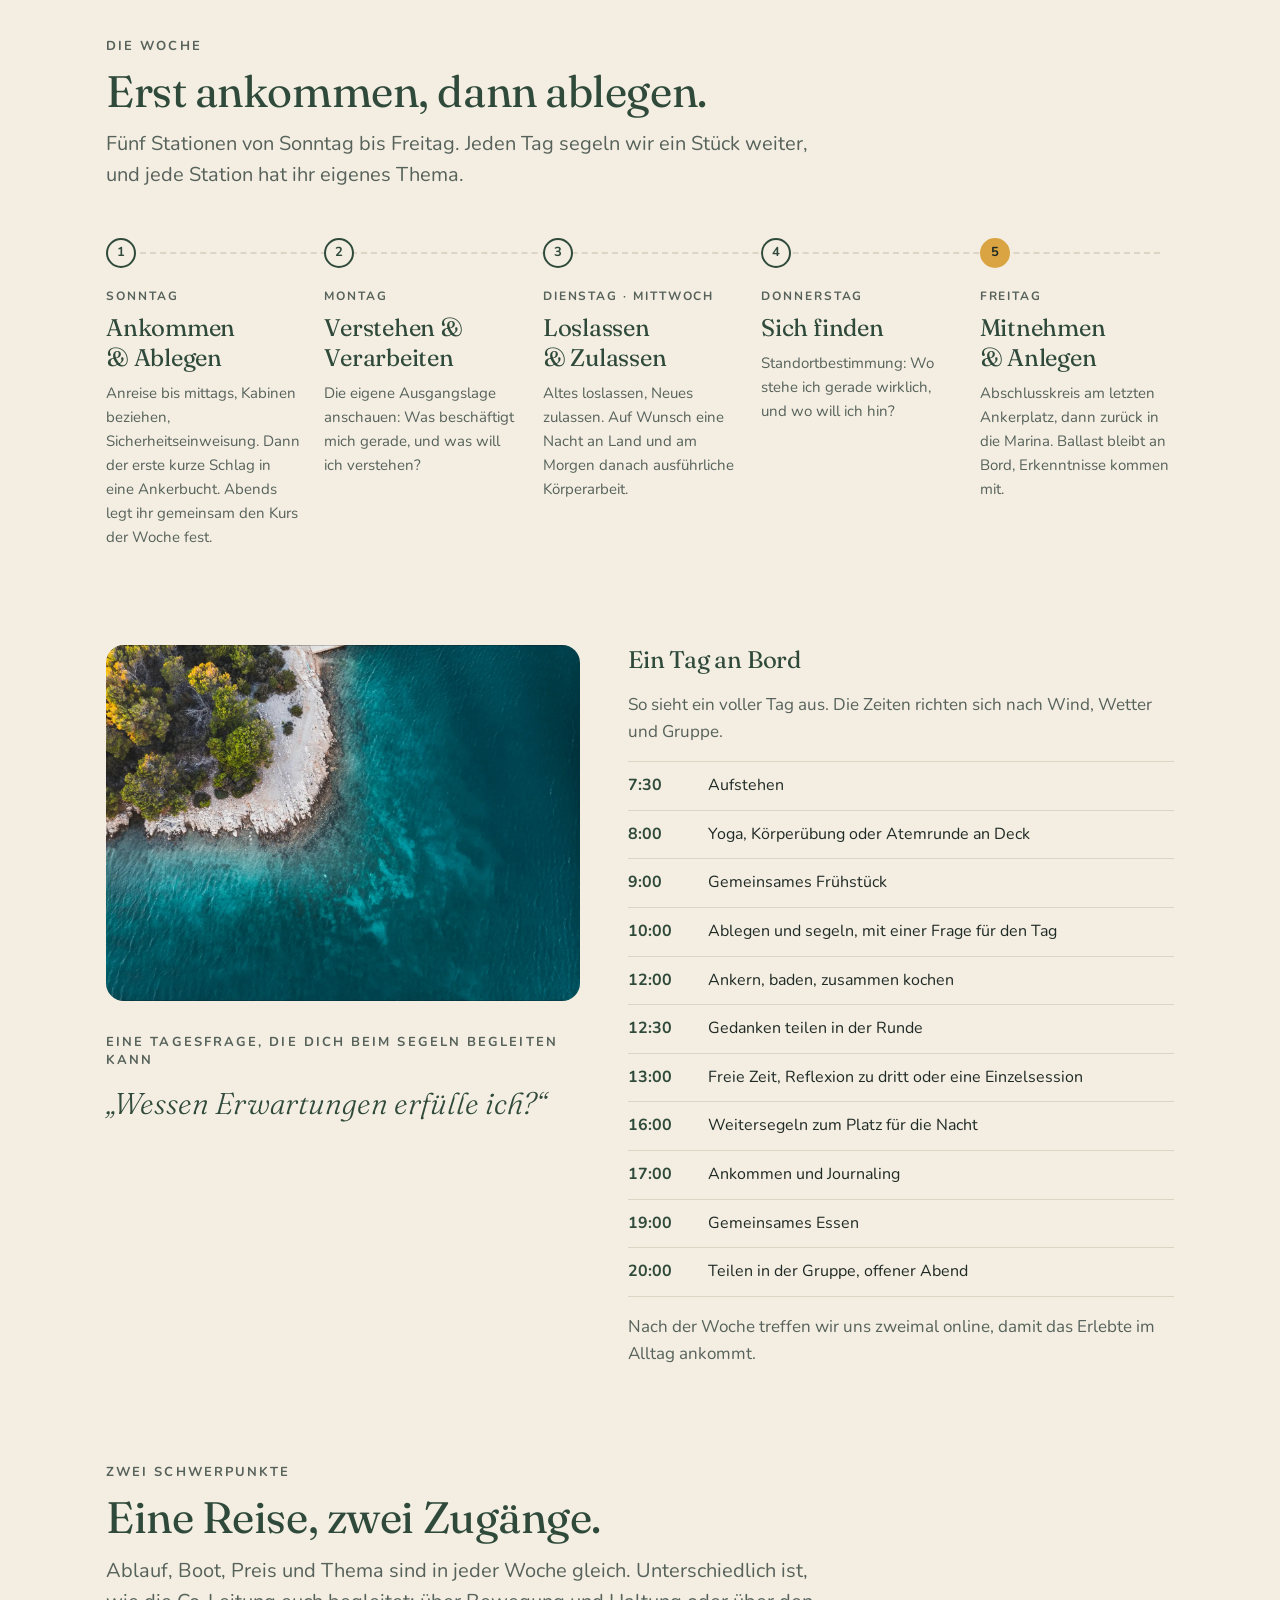
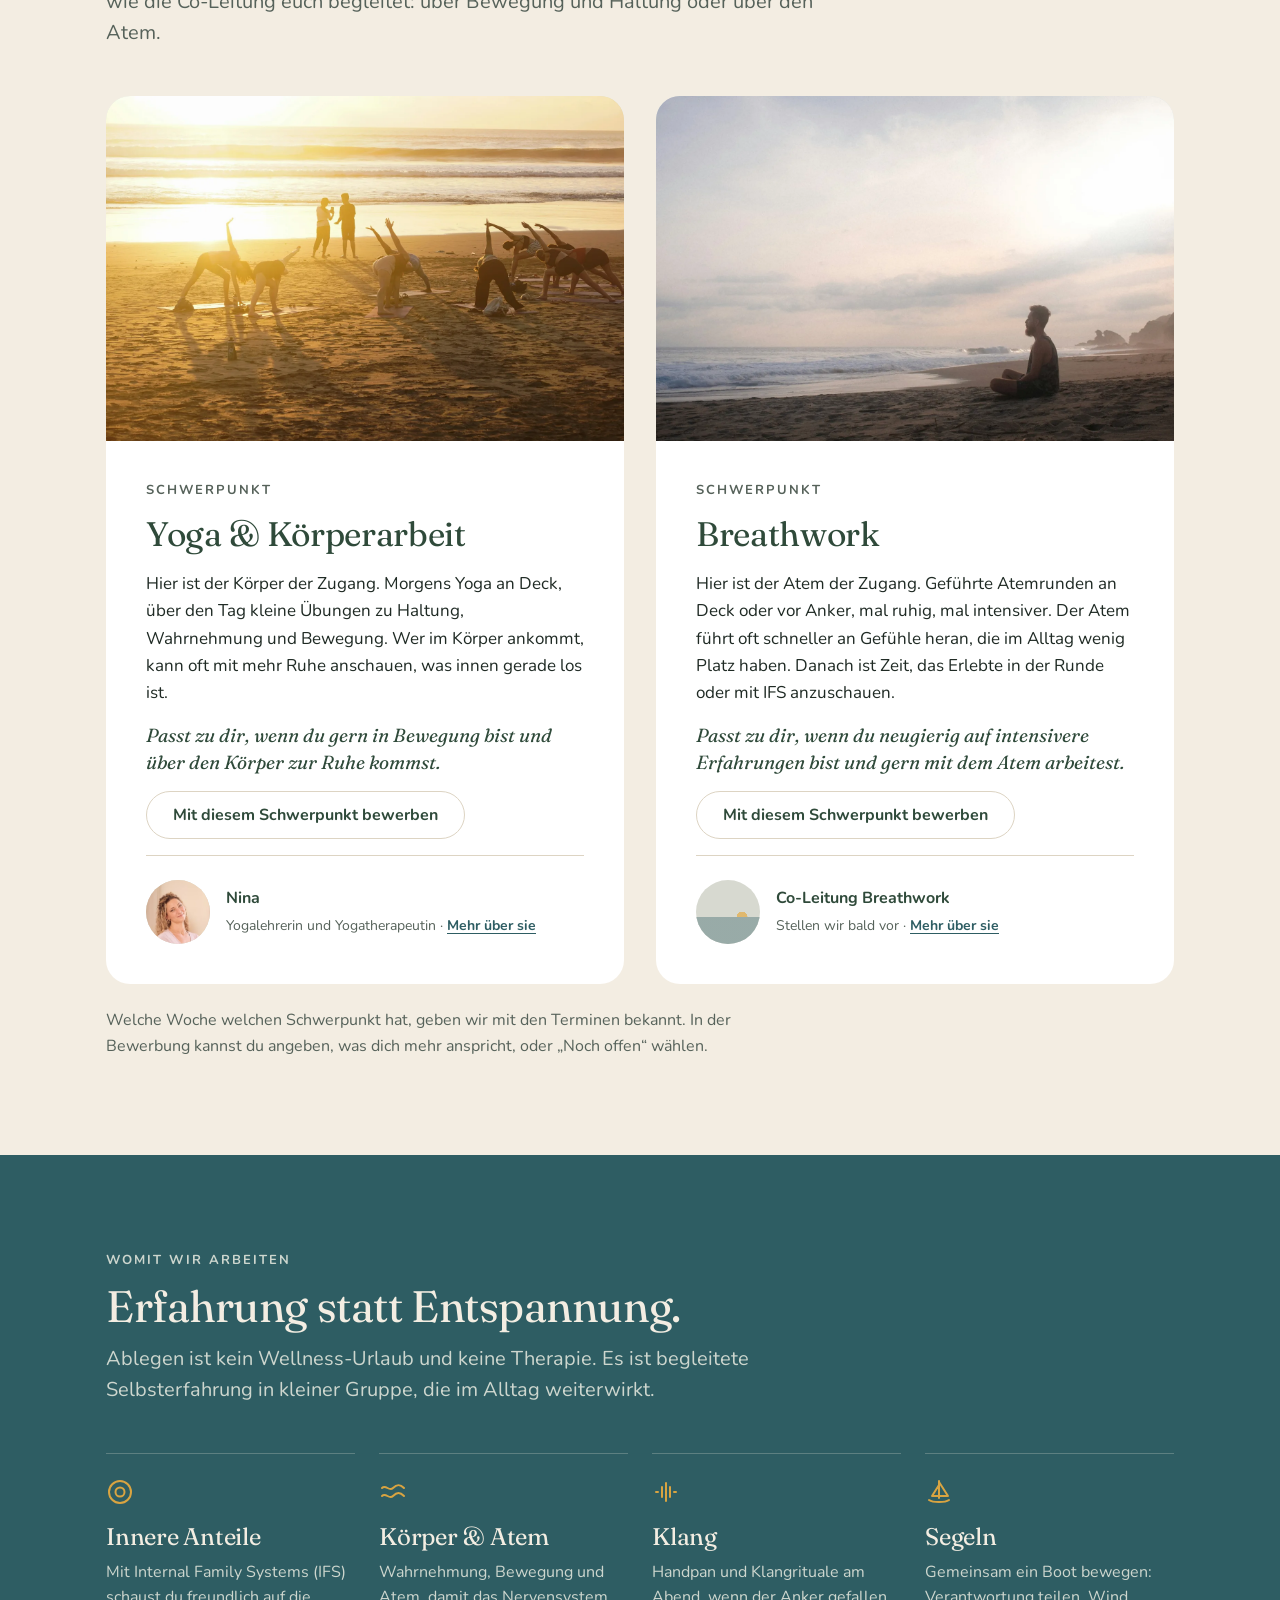
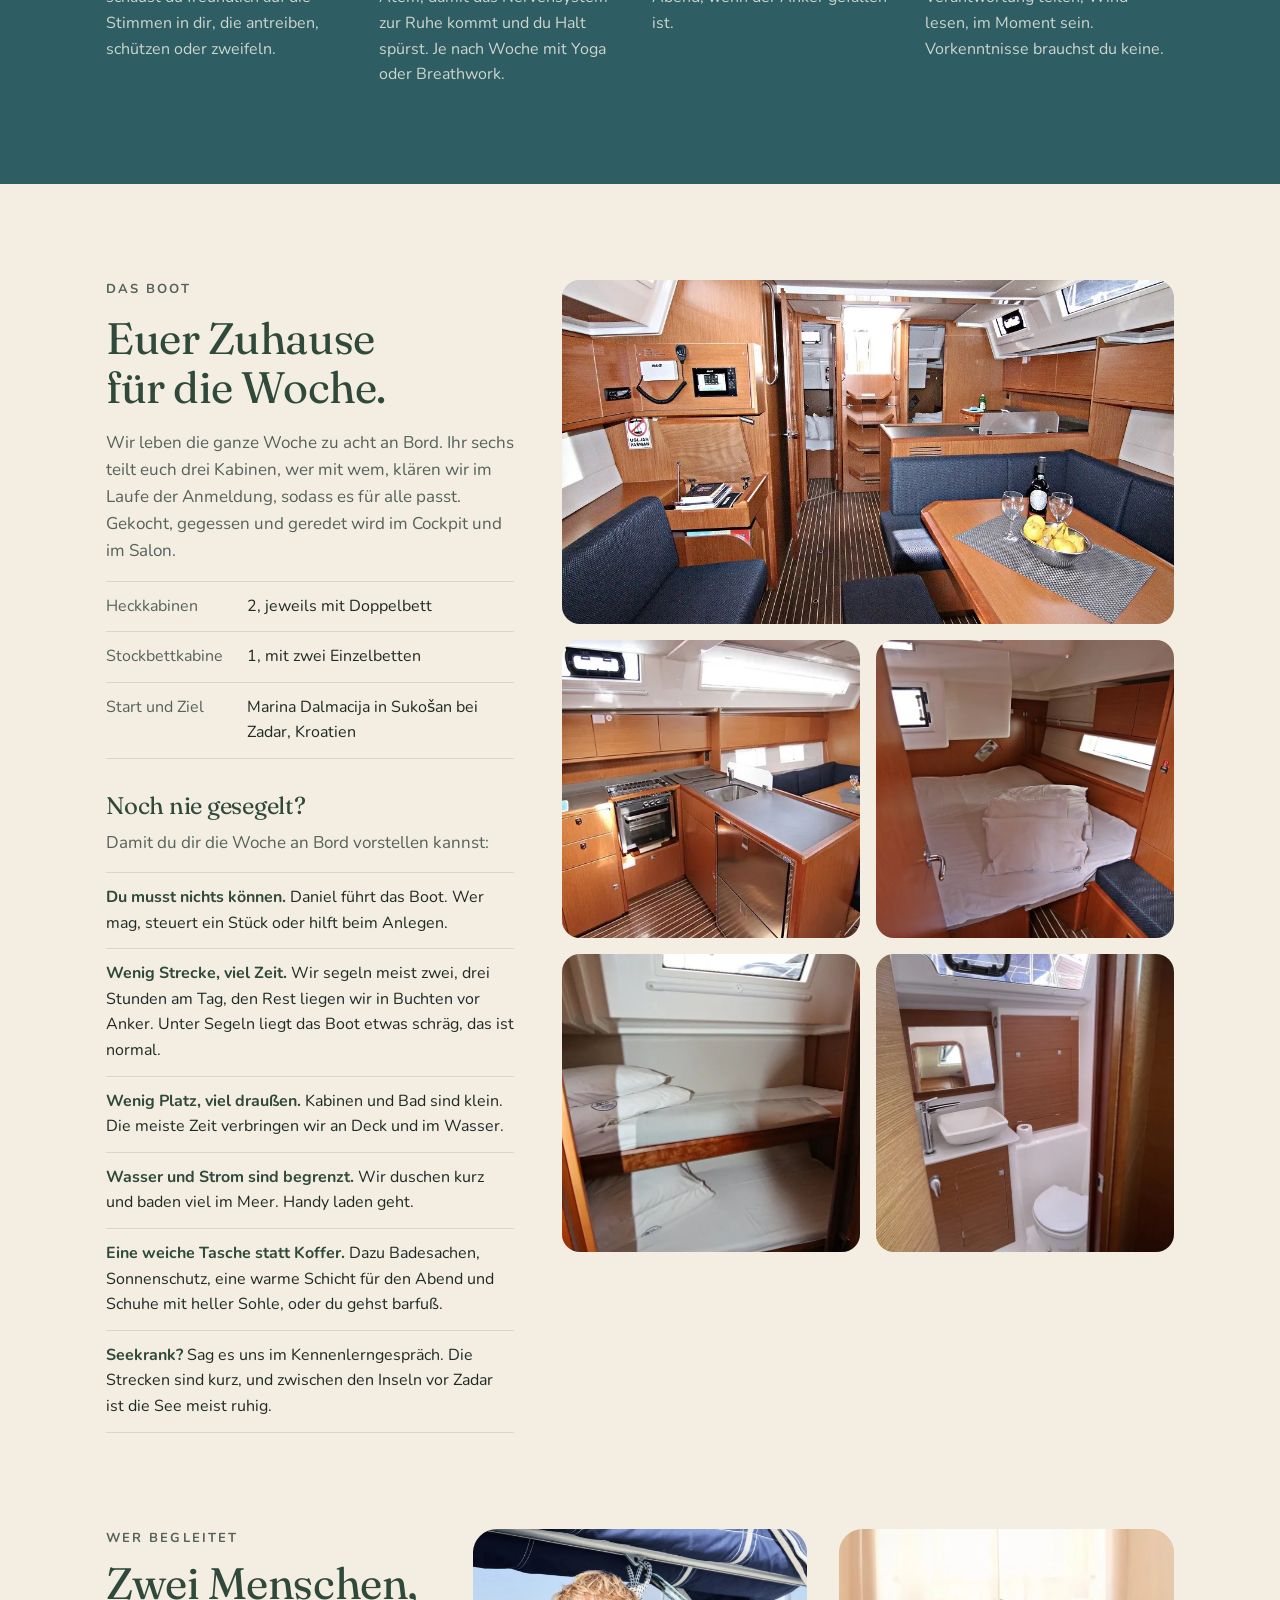
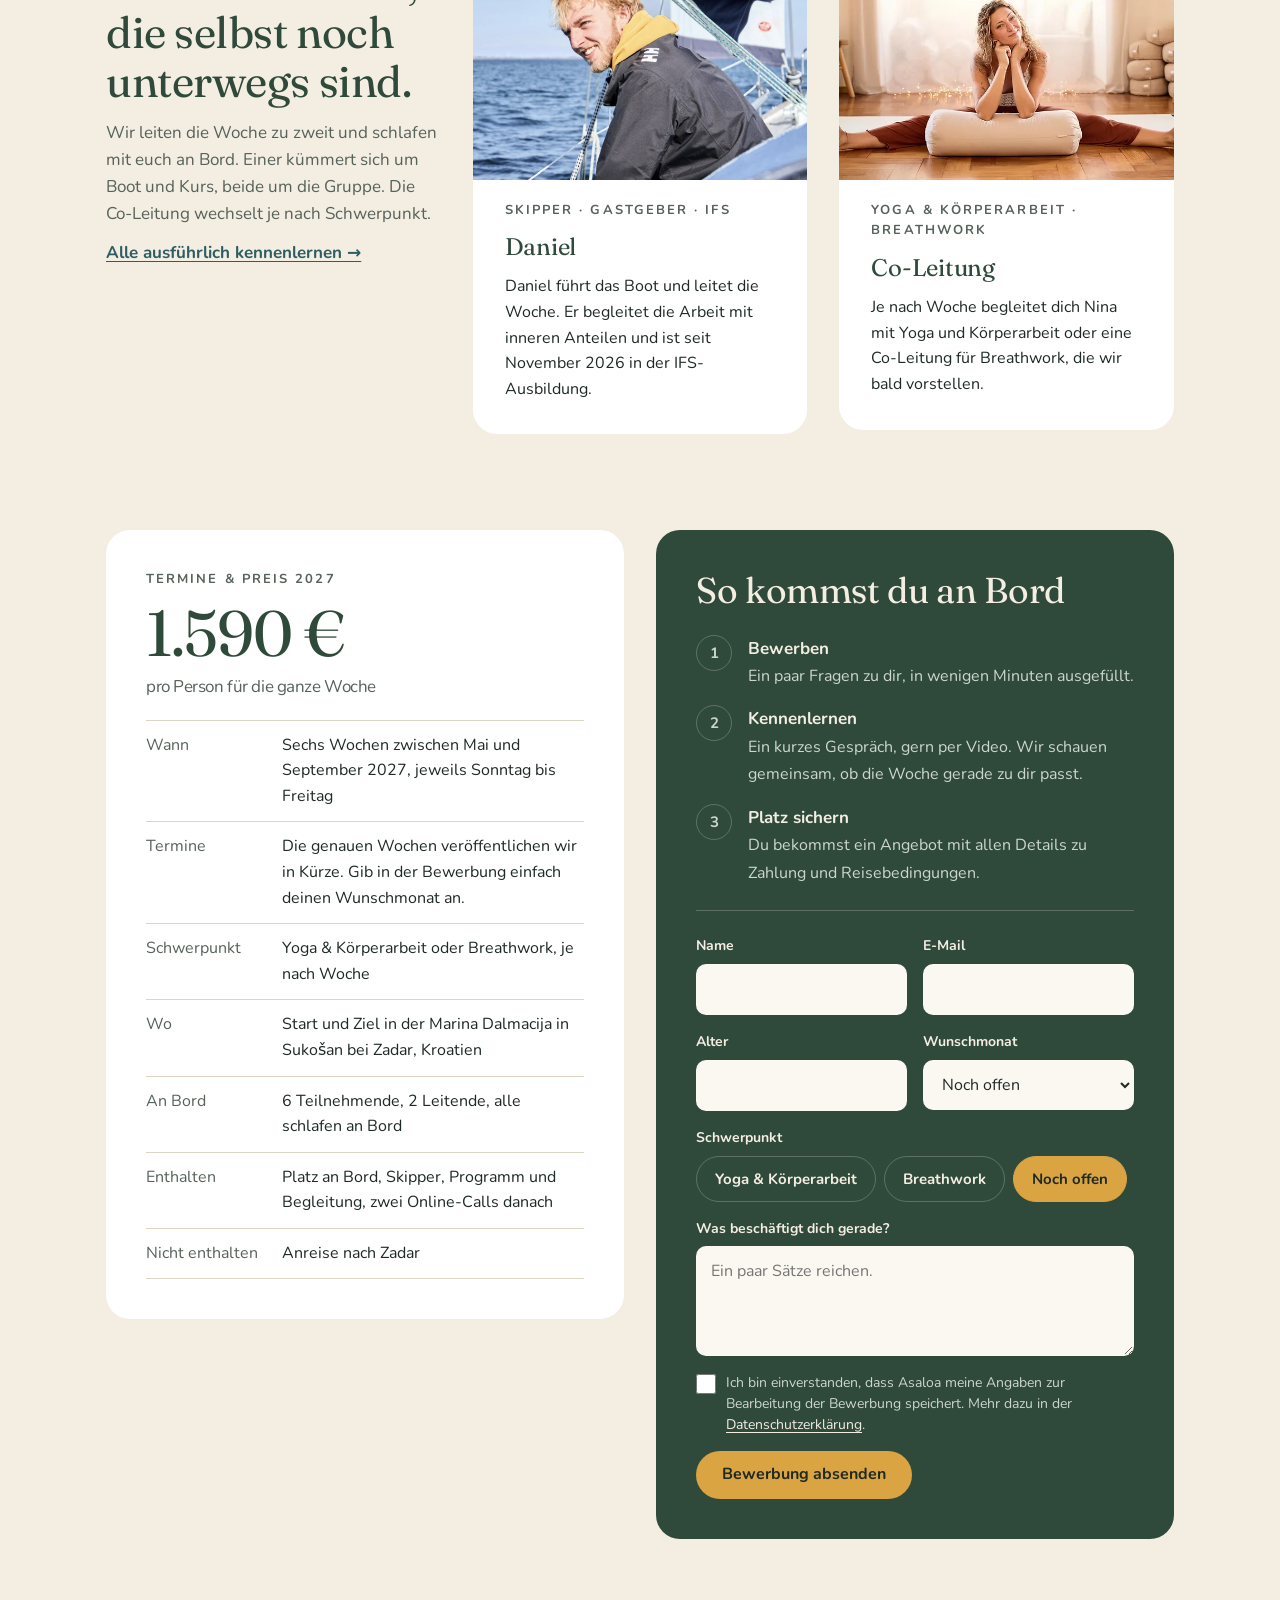
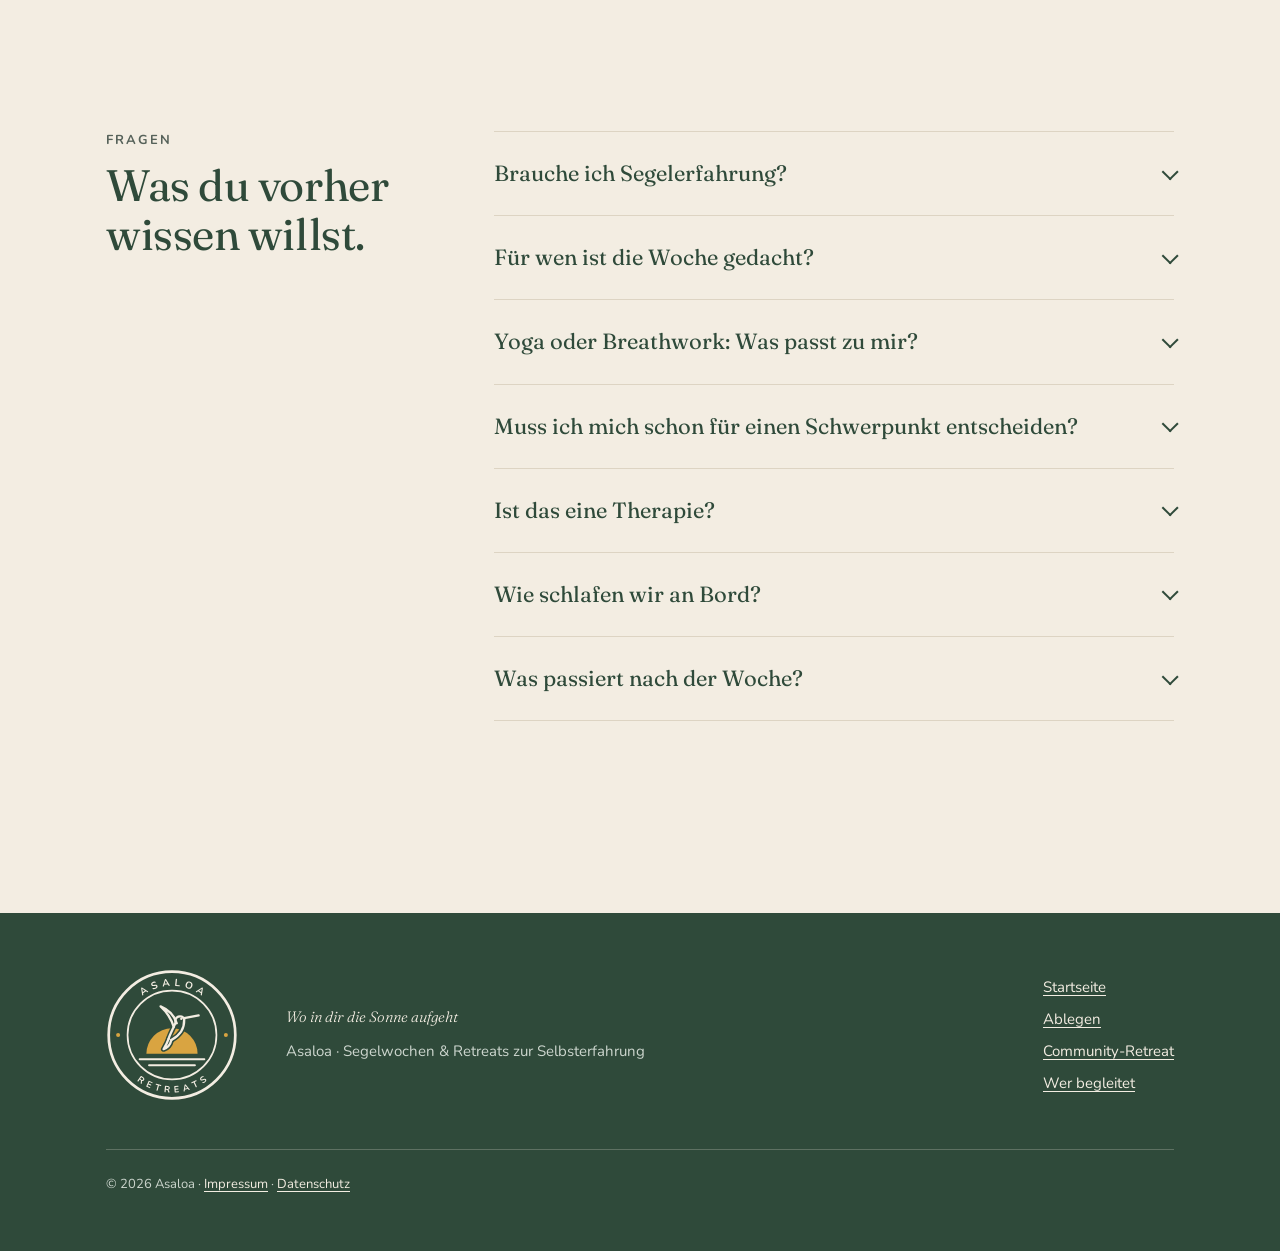
==== commit 923c7032: "Nina Vorstellung als rundes Bild der Yoga-Karte, Nina_Yoga im Team-Abschnitt - ablegen-host-yoga: Ni" ====
--- a/ablegen.html
+++ b/ablegen.html
@@ -128,7 +128,7 @@
             <p class="fits">Passt zu dir, wenn du gern in Bewegung bist und über den Körper zur Ruhe kommst.</p>
             <a class="btn btn-line" href="#bewerben" data-variante="Yoga und Körperarbeit">Mit diesem Schwerpunkt bewerben</a>
             <div class="host">
-              <figure class="bild r-1x1 mini" data-bild="ablegen-host-yoga"><img src="img/ablegen-host-yoga.webp" alt="Nina beim Yoga, lächelnd auf der Matte" width="320" height="320" loading="lazy"></figure>
+              <figure class="bild r-1x1 mini" data-bild="ablegen-host-yoga"><img src="img/ablegen-host-yoga.webp" alt="Porträt von Nina, Co-Leitung Yoga &amp; Körperarbeit" width="320" height="320" loading="lazy"></figure>
               <div><strong>Nina</strong><span>Yogalehrerin und Yogatherapeutin · <a class="more" href="wer-begleitet.html#yoga">Mehr über sie</a></span></div>
             </div>
           </div>
@@ -233,7 +233,7 @@
         <p>Daniel führt das Boot und leitet die Woche. Er begleitet die Arbeit mit inneren Anteilen und ist seit November 2026 in der IFS-Ausbildung.</p>
       </div>
       <div class="person">
-        <figure class="bild r-4x3" data-bild="ablegen-team-co"><div class="bild-platz" role="img" aria-label="Platzhalter für ein Foto: Die Co-Leitung bei der Arbeit an Deck"><span class="bild-tag">Foto folgt</span><span class="bild-motiv">Die Co-Leitung bei der Arbeit an Deck</span></div></figure>
+        <figure class="bild r-4x3" data-bild="ablegen-team-co"><img src="img/ablegen-team-co.webp" alt="Nina lächelt auf ihrer Yogamatte, an ein Bolster gelehnt" width="632" height="474" loading="lazy"></figure>
         <span class="role">Yoga &amp; Körperarbeit · Breathwork</span>
         <h3>Co-Leitung</h3>
         <p>Je nach Woche begleitet dich Nina mit Yoga und Körperarbeit oder eine Co-Leitung für Breathwork, die wir bald vorstellen.</p>
